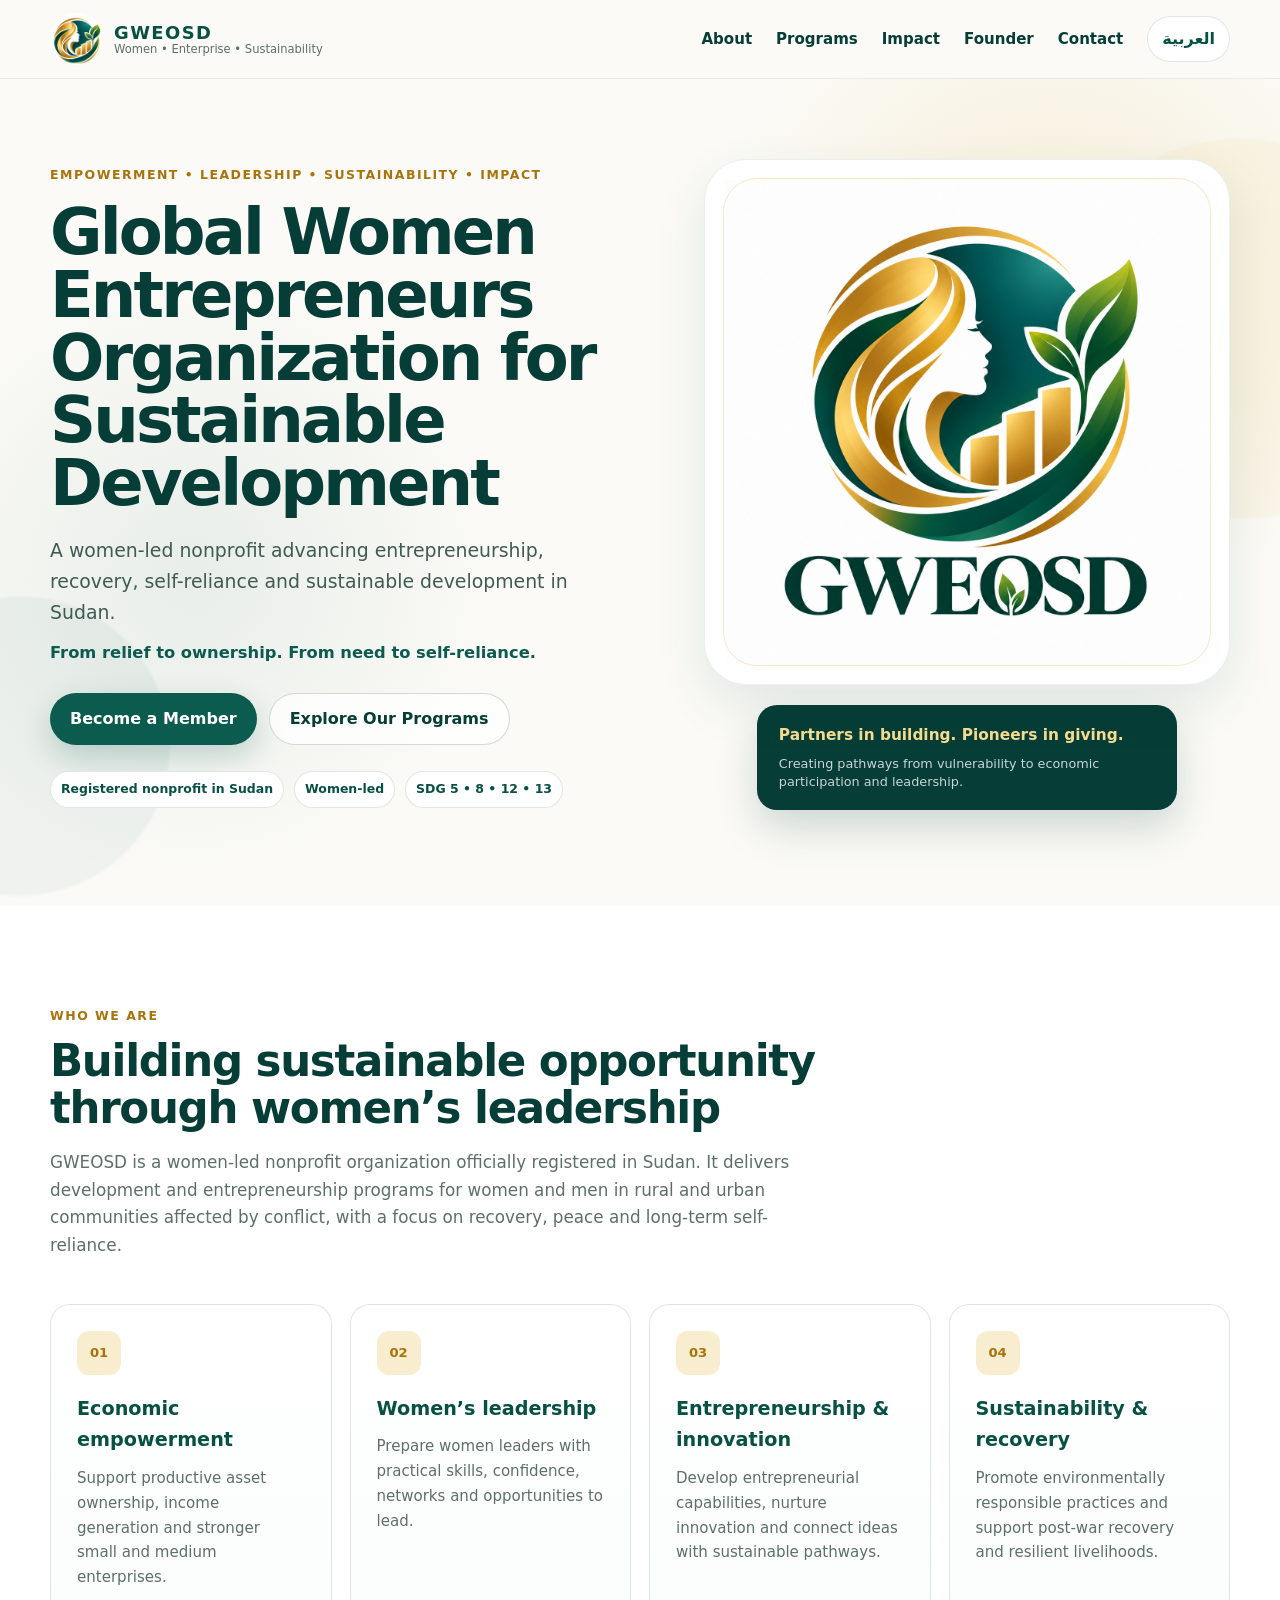
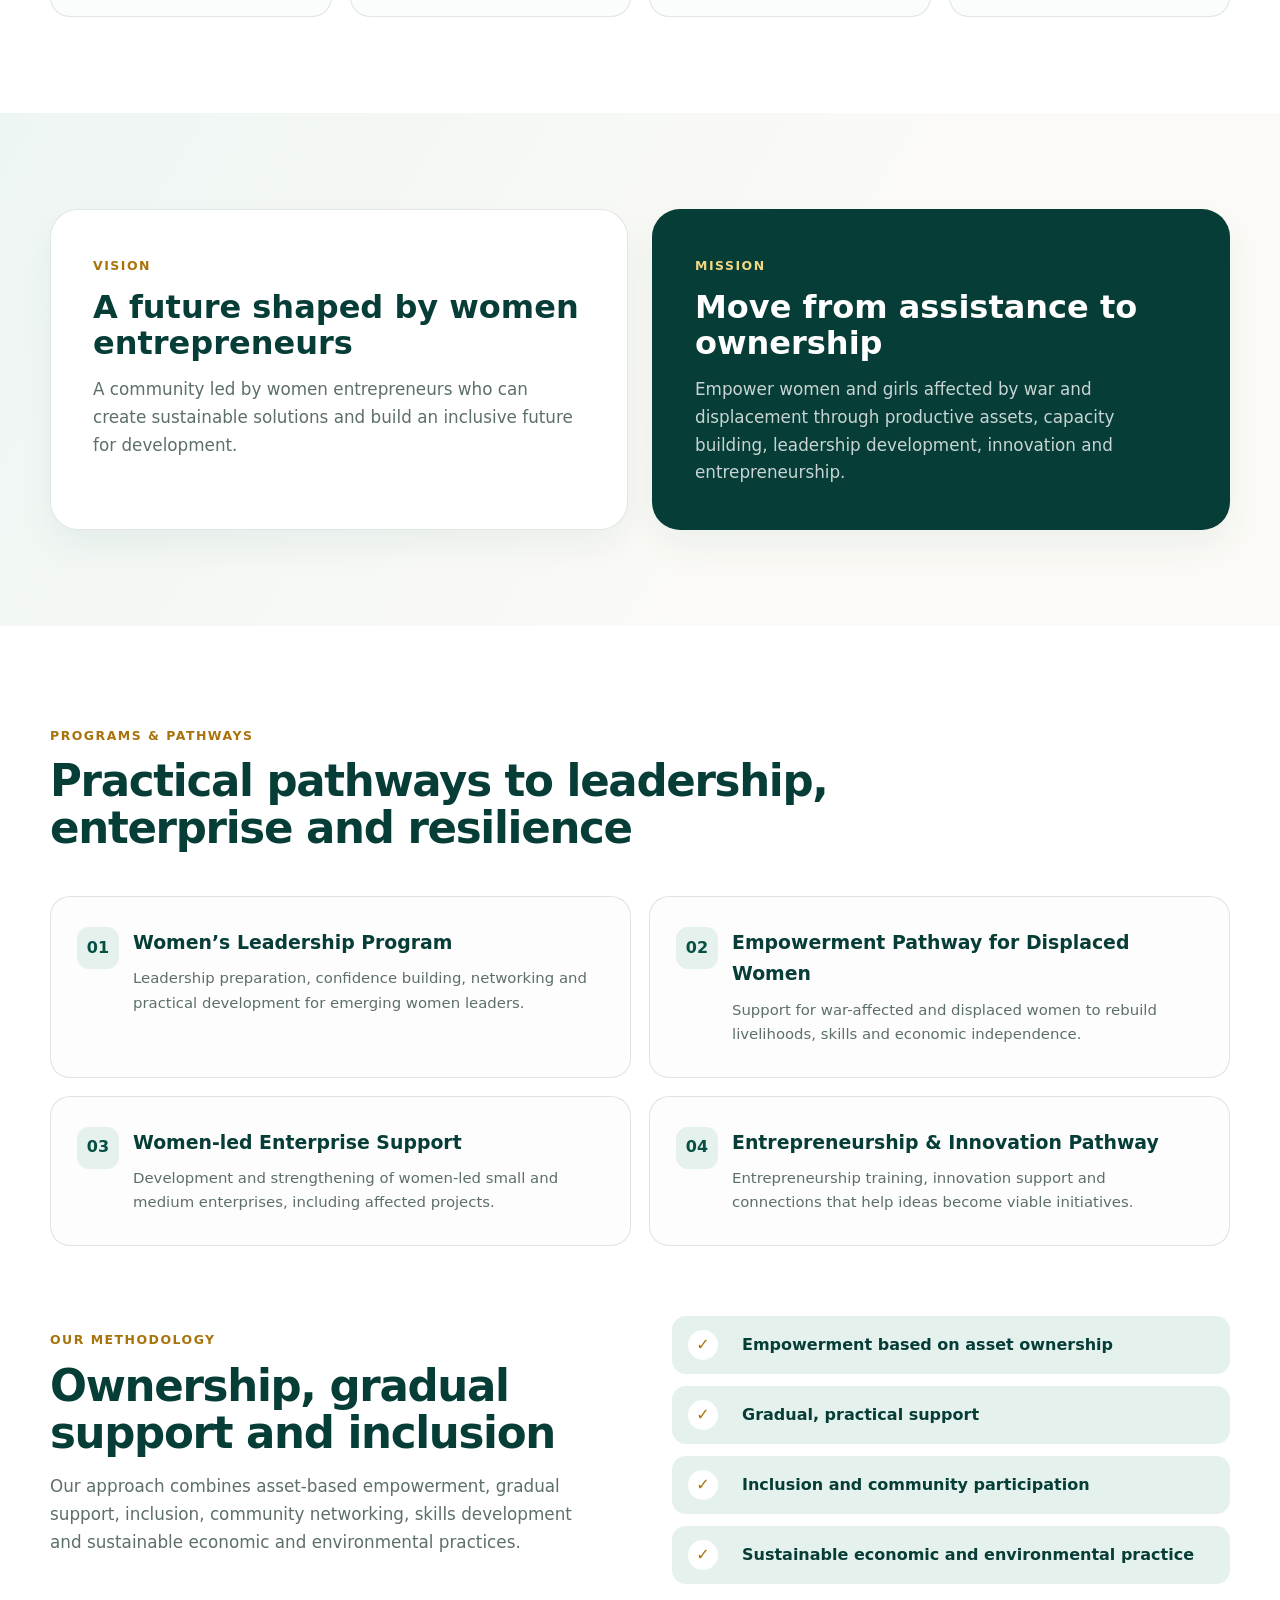
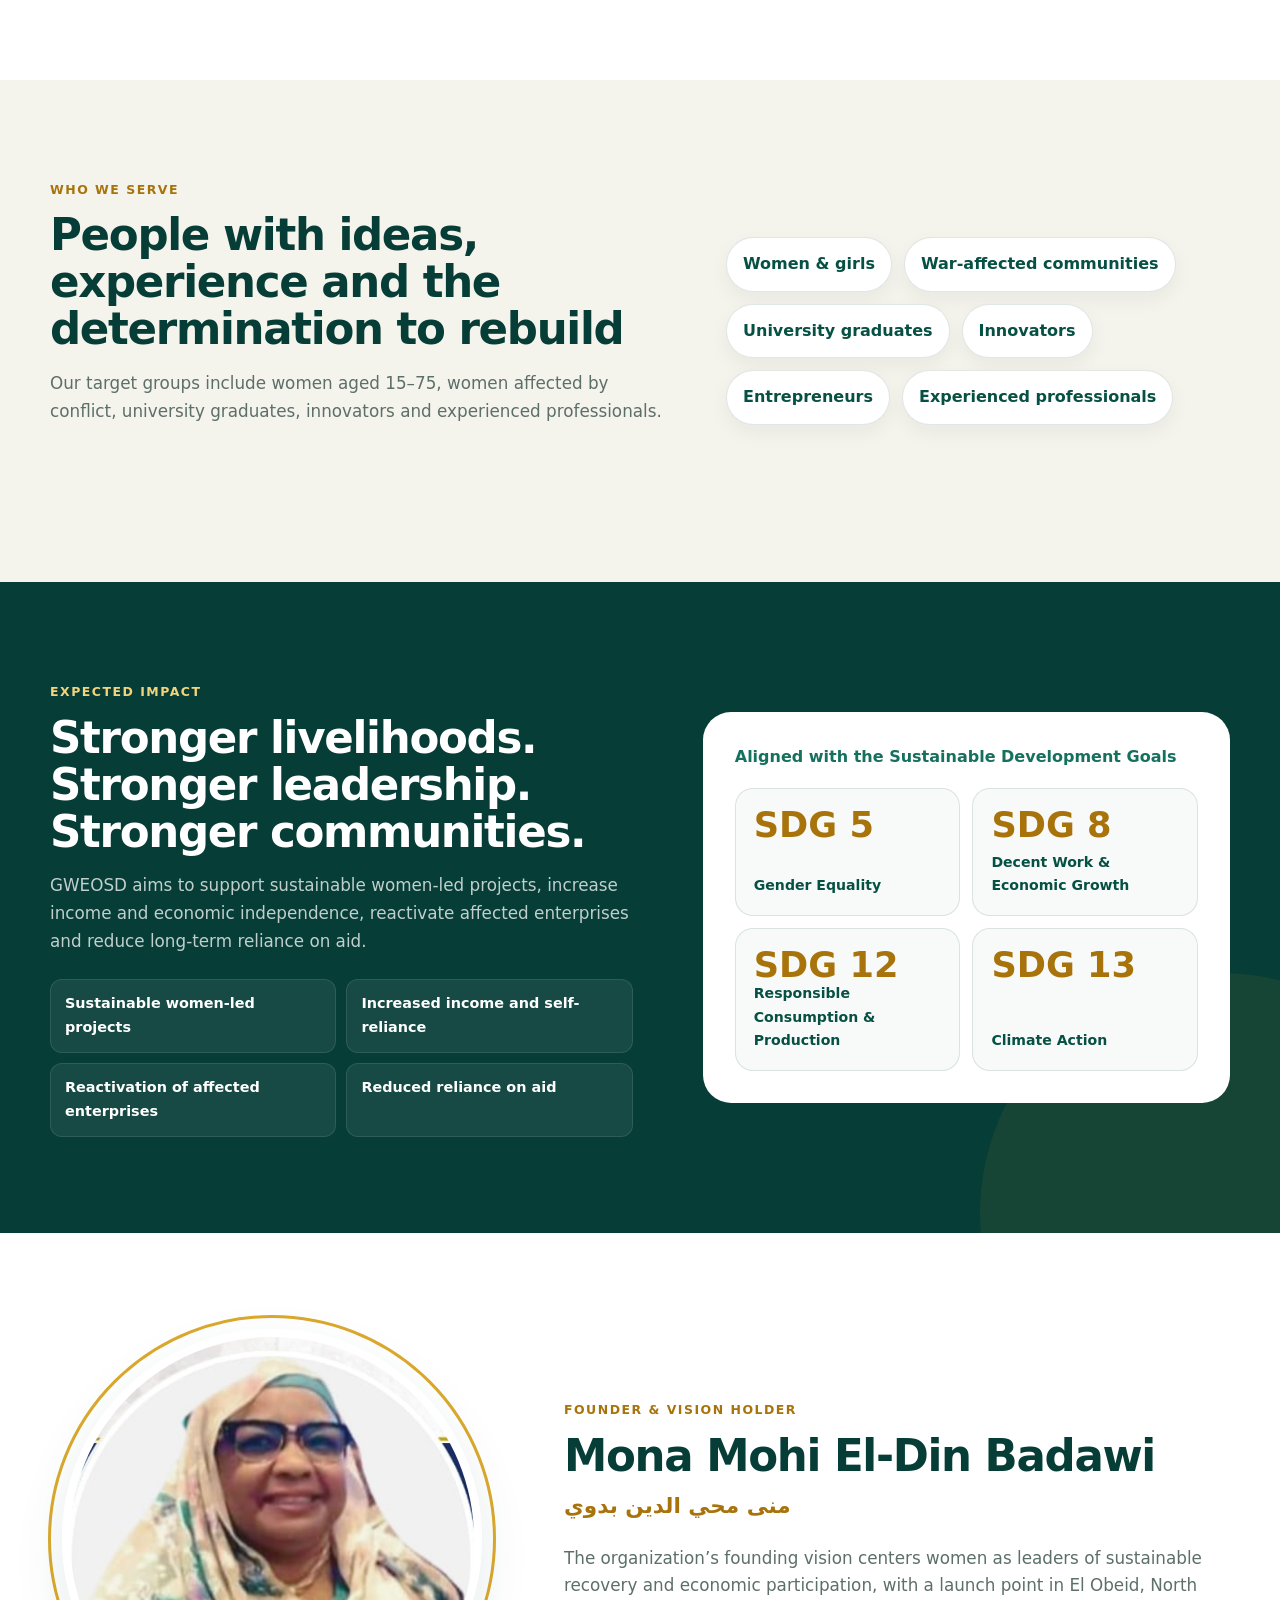
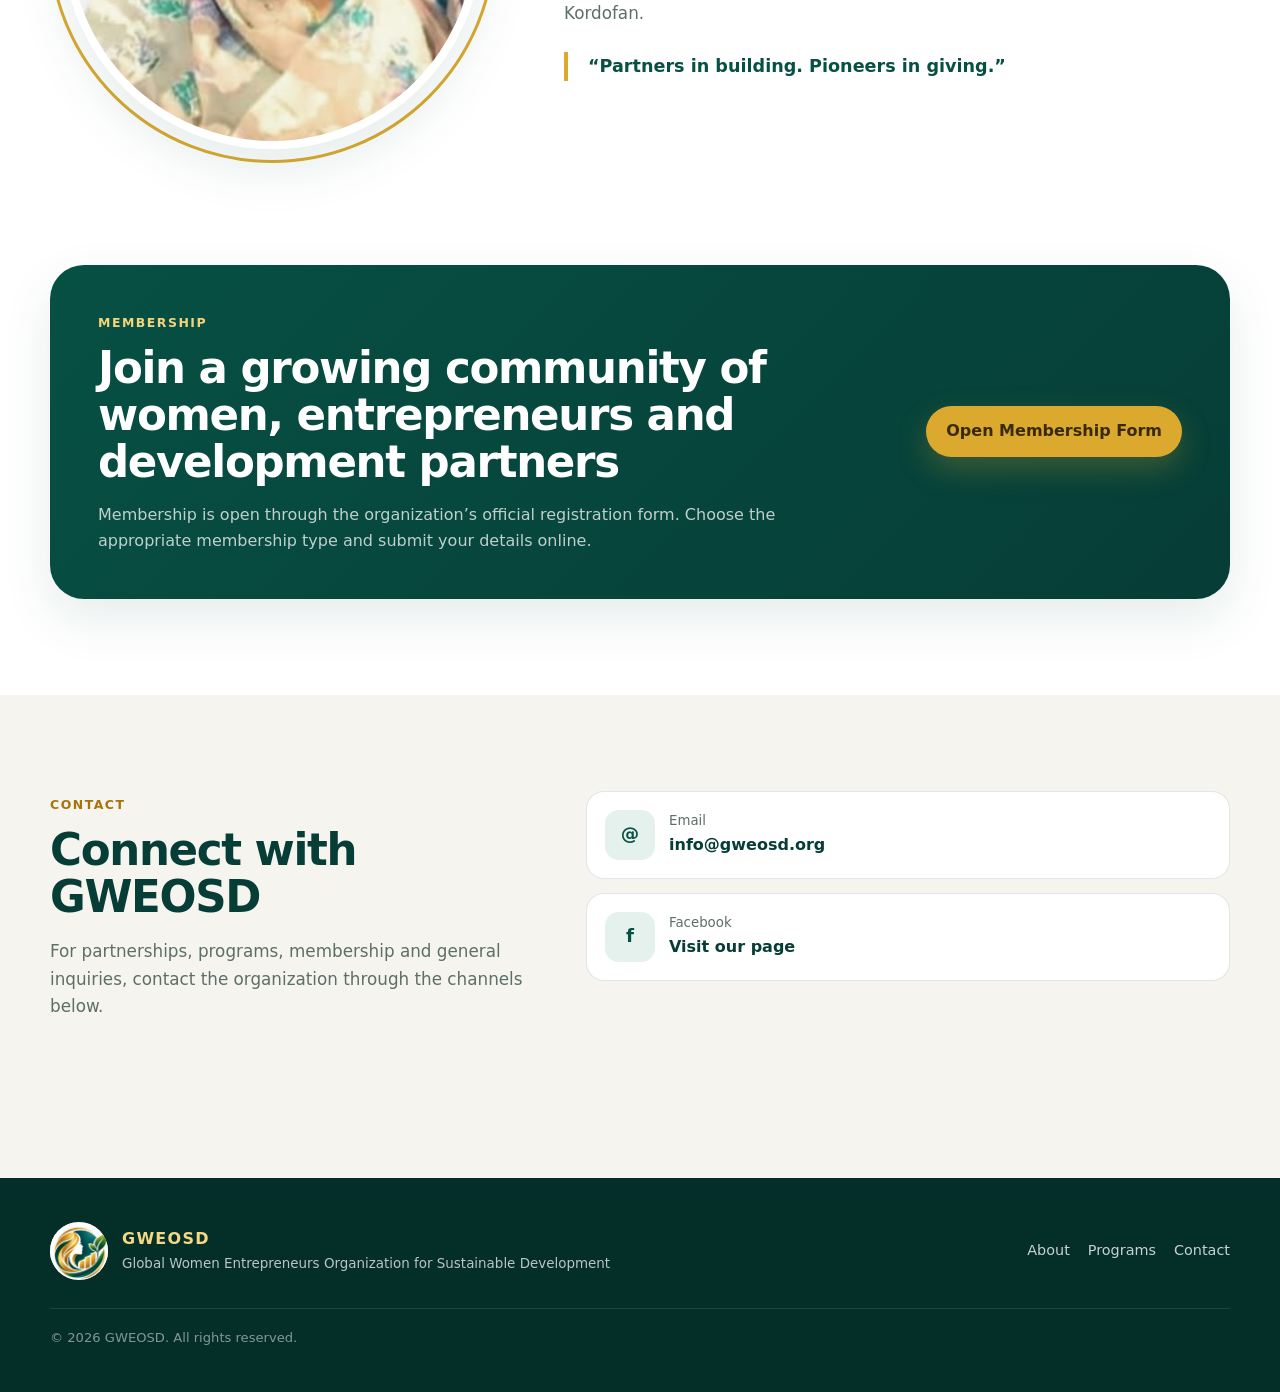
==== index.html @ f2658f23 "site files" ====
<!doctype html>
<html lang="en" dir="ltr">
<head>
  <meta charset="utf-8" />
  <meta name="viewport" content="width=device-width, initial-scale=1" />
  <meta name="theme-color" content="#0b5b4f" />
  <meta name="description" content="GWEOSD - Global Women Entrepreneurs Organization for Sustainable Development. A women-led nonprofit supporting entrepreneurship, recovery, leadership and sustainable development in Sudan." />
  <meta property="og:title" content="GWEOSD | Global Women Entrepreneurs Organization for Sustainable Development" />
  <meta property="og:description" content="Empowerment, leadership, sustainability and impact." />
  <meta property="og:image" content="assets/img/gweosd-logo.png" />
  <meta property="og:type" content="website" />
  <link rel="icon" type="image/png" href="assets/img/favicon.png" />
  <link rel="stylesheet" href="styles.css" />
  <title>GWEOSD | Global Women Entrepreneurs Organization for Sustainable Development</title>
</head>
<body>
  <a class="skip-link" href="#main" data-i18n="skip">Skip to content</a>

  <header class="site-header" id="top">
    <div class="container header-inner">
      <a class="brand" href="#top" aria-label="GWEOSD home">
        <img src="assets/img/gweosd-mark.png" alt="GWEOSD emblem" />
        <span class="brand-copy">
          <strong>GWEOSD</strong>
          <small data-i18n="brand.short">Women • Enterprise • Sustainability</small>
        </span>
      </a>

      <button class="menu-toggle" id="menuToggle" type="button" aria-expanded="false" aria-controls="mainNav" aria-label="Open menu">
        <span></span><span></span><span></span>
      </button>

      <nav class="main-nav" id="mainNav" aria-label="Primary navigation">
        <a href="#about" data-i18n="nav.about">About</a>
        <a href="#programs" data-i18n="nav.programs">Programs</a>
        <a href="#impact" data-i18n="nav.impact">Impact</a>
        <a href="#founder" data-i18n="nav.founder">Founder</a>
        <a href="#contact" data-i18n="nav.contact">Contact</a>
      </nav>

      <button class="lang-toggle" id="langToggle" type="button" aria-label="Switch language">العربية</button>
    </div>
  </header>

  <main id="main">
    <section class="hero section-pad">
      <div class="hero-orb hero-orb-a" aria-hidden="true"></div>
      <div class="hero-orb hero-orb-b" aria-hidden="true"></div>
      <div class="container hero-grid">
        <div class="hero-copy reveal">
          <div class="eyebrow" data-i18n="hero.eyebrow">Empowerment • Leadership • Sustainability • Impact</div>
          <h1 data-i18n="hero.title">Global Women Entrepreneurs Organization for Sustainable Development</h1>
          <p class="hero-lead" data-i18n="hero.lead">A women-led nonprofit advancing entrepreneurship, recovery, self-reliance and sustainable development in Sudan.</p>
          <p class="hero-tagline" data-i18n="hero.tagline">From relief to ownership. From need to self-reliance.</p>
          <div class="hero-actions">
            <a class="btn btn-primary" target="_blank" rel="noopener" href="https://docs.google.com/forms/d/e/1FAIpQLSdX2hirrXFvqdhuylFfF2Cf5Be0JFQV0zEkDz3DdsgaZJVn3w/viewform?usp=publish-editor" data-i18n="cta.join">Become a Member</a>
            <a class="btn btn-secondary" href="#programs" data-i18n="cta.programs">Explore Our Programs</a>
          </div>
          <div class="trust-row" aria-label="Organization highlights">
            <span data-i18n="trust.registered">Registered nonprofit in Sudan</span>
            <span data-i18n="trust.womenled">Women-led</span>
            <span>SDG 5 • 8 • 12 • 13</span>
          </div>
        </div>
        <div class="hero-visual reveal">
          <div class="logo-card">
            <img src="assets/img/gweosd-logo.png" alt="GWEOSD logo" />
          </div>
          <div class="floating-note">
            <strong data-i18n="hero.noteTitle">Partners in building. Pioneers in giving.</strong>
            <span data-i18n="hero.noteText">Creating pathways from vulnerability to economic participation and leadership.</span>
          </div>
        </div>
      </div>
    </section>

    <section class="section-pad about" id="about">
      <div class="container">
        <div class="section-heading reveal">
          <span class="eyebrow" data-i18n="about.eyebrow">Who we are</span>
          <h2 data-i18n="about.title">Building sustainable opportunity through women’s leadership</h2>
          <p data-i18n="about.text">GWEOSD is a women-led nonprofit organization officially registered in Sudan. It delivers development and entrepreneurship programs for women and men in rural and urban communities affected by conflict, with a focus on recovery, peace and long-term self-reliance.</p>
        </div>

        <div class="pillars-grid">
          <article class="pillar reveal">
            <div class="icon-badge" aria-hidden="true">01</div>
            <h3 data-i18n="pillar.empower.title">Economic empowerment</h3>
            <p data-i18n="pillar.empower.text">Support productive asset ownership, income generation and stronger small and medium enterprises.</p>
          </article>
          <article class="pillar reveal">
            <div class="icon-badge" aria-hidden="true">02</div>
            <h3 data-i18n="pillar.lead.title">Women’s leadership</h3>
            <p data-i18n="pillar.lead.text">Prepare women leaders with practical skills, confidence, networks and opportunities to lead.</p>
          </article>
          <article class="pillar reveal">
            <div class="icon-badge" aria-hidden="true">03</div>
            <h3 data-i18n="pillar.innovation.title">Entrepreneurship & innovation</h3>
            <p data-i18n="pillar.innovation.text">Develop entrepreneurial capabilities, nurture innovation and connect ideas with sustainable pathways.</p>
          </article>
          <article class="pillar reveal">
            <div class="icon-badge" aria-hidden="true">04</div>
            <h3 data-i18n="pillar.green.title">Sustainability & recovery</h3>
            <p data-i18n="pillar.green.text">Promote environmentally responsible practices and support post-war recovery and resilient livelihoods.</p>
          </article>
        </div>
      </div>
    </section>

    <section class="section-pad vision-section">
      <div class="container vision-grid">
        <article class="vision-card reveal">
          <span class="card-kicker" data-i18n="vision.label">Vision</span>
          <h2 data-i18n="vision.title">A future shaped by women entrepreneurs</h2>
          <p data-i18n="vision.text">A community led by women entrepreneurs who can create sustainable solutions and build an inclusive future for development.</p>
        </article>
        <article class="vision-card mission reveal">
          <span class="card-kicker" data-i18n="mission.label">Mission</span>
          <h2 data-i18n="mission.title">Move from assistance to ownership</h2>
          <p data-i18n="mission.text">Empower women and girls affected by war and displacement through productive assets, capacity building, leadership development, innovation and entrepreneurship.</p>
        </article>
      </div>
    </section>

    <section class="section-pad programs" id="programs">
      <div class="container">
        <div class="section-heading reveal">
          <span class="eyebrow" data-i18n="programs.eyebrow">Programs & pathways</span>
          <h2 data-i18n="programs.title">Practical pathways to leadership, enterprise and resilience</h2>
        </div>

        <div class="program-grid">
          <article class="program-card reveal">
            <span class="program-num">01</span>
            <h3 data-i18n="program.leadership.title">Women’s Leadership Program</h3>
            <p data-i18n="program.leadership.text">Leadership preparation, confidence building, networking and practical development for emerging women leaders.</p>
          </article>
          <article class="program-card reveal">
            <span class="program-num">02</span>
            <h3 data-i18n="program.displaced.title">Empowerment Pathway for Displaced Women</h3>
            <p data-i18n="program.displaced.text">Support for war-affected and displaced women to rebuild livelihoods, skills and economic independence.</p>
          </article>
          <article class="program-card reveal">
            <span class="program-num">03</span>
            <h3 data-i18n="program.sme.title">Women-led Enterprise Support</h3>
            <p data-i18n="program.sme.text">Development and strengthening of women-led small and medium enterprises, including affected projects.</p>
          </article>
          <article class="program-card reveal">
            <span class="program-num">04</span>
            <h3 data-i18n="program.innovation.title">Entrepreneurship & Innovation Pathway</h3>
            <p data-i18n="program.innovation.text">Entrepreneurship training, innovation support and connections that help ideas become viable initiatives.</p>
          </article>
        </div>

        <div class="method-grid">
          <div class="method-copy reveal">
            <span class="eyebrow" data-i18n="method.eyebrow">Our methodology</span>
            <h2 data-i18n="method.title">Ownership, gradual support and inclusion</h2>
            <p data-i18n="method.text">Our approach combines asset-based empowerment, gradual support, inclusion, community networking, skills development and sustainable economic and environmental practices.</p>
          </div>
          <div class="method-list reveal">
            <div><span>✓</span><p data-i18n="method.item1">Empowerment based on asset ownership</p></div>
            <div><span>✓</span><p data-i18n="method.item2">Gradual, practical support</p></div>
            <div><span>✓</span><p data-i18n="method.item3">Inclusion and community participation</p></div>
            <div><span>✓</span><p data-i18n="method.item4">Sustainable economic and environmental practice</p></div>
          </div>
        </div>
      </div>
    </section>

    <section class="section-pad target-section">
      <div class="container target-grid">
        <div class="section-heading reveal">
          <span class="eyebrow" data-i18n="target.eyebrow">Who we serve</span>
          <h2 data-i18n="target.title">People with ideas, experience and the determination to rebuild</h2>
          <p data-i18n="target.text">Our target groups include women aged 15–75, women affected by conflict, university graduates, innovators and experienced professionals.</p>
        </div>
        <div class="target-chips reveal">
          <span data-i18n="target.chip1">Women & girls</span>
          <span data-i18n="target.chip2">War-affected communities</span>
          <span data-i18n="target.chip3">University graduates</span>
          <span data-i18n="target.chip4">Innovators</span>
          <span data-i18n="target.chip5">Entrepreneurs</span>
          <span data-i18n="target.chip6">Experienced professionals</span>
        </div>
      </div>
    </section>

    <section class="section-pad impact" id="impact">
      <div class="container impact-grid">
        <div class="impact-copy reveal">
          <span class="eyebrow light" data-i18n="impact.eyebrow">Expected impact</span>
          <h2 data-i18n="impact.title">Stronger livelihoods. Stronger leadership. Stronger communities.</h2>
          <p data-i18n="impact.text">GWEOSD aims to support sustainable women-led projects, increase income and economic independence, reactivate affected enterprises and reduce long-term reliance on aid.</p>
          <div class="impact-list">
            <span data-i18n="impact.item1">Sustainable women-led projects</span>
            <span data-i18n="impact.item2">Increased income and self-reliance</span>
            <span data-i18n="impact.item3">Reactivation of affected enterprises</span>
            <span data-i18n="impact.item4">Reduced reliance on aid</span>
          </div>
        </div>
        <div class="sdg-panel reveal">
          <span class="small-label" data-i18n="sdg.label">Aligned with the Sustainable Development Goals</span>
          <div class="sdg-grid">
            <div><strong>SDG 5</strong><span data-i18n="sdg.5">Gender Equality</span></div>
            <div><strong>SDG 8</strong><span data-i18n="sdg.8">Decent Work & Economic Growth</span></div>
            <div><strong>SDG 12</strong><span data-i18n="sdg.12">Responsible Consumption & Production</span></div>
            <div><strong>SDG 13</strong><span data-i18n="sdg.13">Climate Action</span></div>
          </div>
        </div>
      </div>
    </section>

    <section class="section-pad founder" id="founder">
      <div class="container founder-grid">
        <div class="founder-photo-wrap reveal">
          <img src="assets/img/founder-mona-badawi.jpg" alt="Mona Mohi El-Din Badawi, founder and vision holder" />
          <div class="founder-ring" aria-hidden="true"></div>
        </div>
        <div class="founder-copy reveal">
          <span class="eyebrow" data-i18n="founder.eyebrow">Founder & vision holder</span>
          <h2 data-i18n="founder.name">Mona Mohi El-Din Badawi</h2>
          <p class="arabic-name">منى محي الدين بدوي</p>
          <p data-i18n="founder.text">The organization’s founding vision centers women as leaders of sustainable recovery and economic participation, with a launch point in El Obeid, North Kordofan.</p>
          <blockquote data-i18n="founder.quote">“Partners in building. Pioneers in giving.”</blockquote>
        </div>
      </div>
    </section>

    <section class="section-pad join-section">
      <div class="container join-card reveal">
        <div>
          <span class="eyebrow light" data-i18n="join.eyebrow">Membership</span>
          <h2 data-i18n="join.title">Join a growing community of women, entrepreneurs and development partners</h2>
          <p data-i18n="join.text">Membership is open through the organization’s official registration form. Choose the appropriate membership type and submit your details online.</p>
        </div>
        <a class="btn btn-gold" target="_blank" rel="noopener" href="https://docs.google.com/forms/d/e/1FAIpQLSdX2hirrXFvqdhuylFfF2Cf5Be0JFQV0zEkDz3DdsgaZJVn3w/viewform?usp=publish-editor" data-i18n="cta.form">Open Membership Form</a>
      </div>
    </section>

    <section class="section-pad contact" id="contact">
      <div class="container contact-grid">
        <div class="section-heading reveal">
          <span class="eyebrow" data-i18n="contact.eyebrow">Contact</span>
          <h2 data-i18n="contact.title">Connect with GWEOSD</h2>
          <p data-i18n="contact.text">For partnerships, programs, membership and general inquiries, contact the organization through the channels below.</p>
        </div>
        <div class="contact-cards reveal">
          <a class="contact-card" href="mailto:info@gweosd.org">
            <span class="contact-icon">@</span>
            <div><small data-i18n="contact.emailLabel">Email</small><strong>info@gweosd.org</strong></div>
          </a>
          <a class="contact-card" href="https://www.facebook.com/profile.php?id=61594741172172" target="_blank" rel="noopener">
            <span class="contact-icon">f</span>
            <div><small>Facebook</small><strong data-i18n="contact.facebook">Visit our page</strong></div>
          </a>
        </div>
      </div>
    </section>
  </main>

  <footer class="site-footer">
    <div class="container footer-grid">
      <div class="footer-brand">
        <img src="assets/img/gweosd-mark.png" alt="" />
        <div><strong>GWEOSD</strong><span data-i18n="footer.name">Global Women Entrepreneurs Organization for Sustainable Development</span></div>
      </div>
      <div class="footer-links">
        <a href="#about" data-i18n="nav.about">About</a>
        <a href="#programs" data-i18n="nav.programs">Programs</a>
        <a href="#contact" data-i18n="nav.contact">Contact</a>
      </div>
      <p class="copyright">© <span id="year"></span> GWEOSD. <span data-i18n="footer.rights">All rights reserved.</span></p>
    </div>
  </footer>

  <script src="script.js"></script>
</body>
</html>
---- styles.css ----
:root {
  --green-950: #063d36;
  --green-900: #075044;
  --green-800: #0b5b4f;
  --green-700: #15705f;
  --green-100: #e5f1ed;
  --gold-700: #a8730b;
  --gold-600: #c38f1d;
  --gold-500: #dba92d;
  --gold-100: #f8edce;
  --cream: #fbfaf6;
  --ink: #19302b;
  --muted: #5d6f69;
  --white: #ffffff;
  --border: rgba(6, 61, 54, 0.12);
  --shadow: 0 20px 50px rgba(7, 80, 68, 0.10);
  --radius-lg: 28px;
  --radius-md: 20px;
  --radius-sm: 14px;
  --container: 1180px;
}

* { box-sizing: border-box; }
html { scroll-behavior: smooth; }
body {
  margin: 0;
  font-family: Inter, ui-sans-serif, system-ui, -apple-system, BlinkMacSystemFont, "Segoe UI", Arial, sans-serif;
  background: var(--cream);
  color: var(--ink);
  line-height: 1.65;
  overflow-x: hidden;
}
html[dir="rtl"] body {
  font-family: Tahoma, Arial, "Segoe UI", sans-serif;
}
img { max-width: 100%; display: block; }
a { color: inherit; text-decoration: none; }
button, a { -webkit-tap-highlight-color: transparent; }
button { font: inherit; }

.container { width: min(var(--container), calc(100% - 40px)); margin-inline: auto; }
.section-pad { padding: 96px 0; position: relative; }
.skip-link { position: fixed; top: -80px; left: 20px; z-index: 9999; background: var(--green-950); color: white; padding: 12px 16px; border-radius: 10px; }
.skip-link:focus { top: 20px; }

.site-header {
  position: sticky;
  top: 0;
  z-index: 100;
  background: rgba(251, 250, 246, 0.92);
  backdrop-filter: blur(16px);
  border-bottom: 1px solid rgba(6, 61, 54, 0.08);
}
.header-inner { min-height: 78px; display: flex; align-items: center; gap: 24px; }
.brand { display: inline-flex; align-items: center; gap: 12px; min-width: 230px; }
.brand img { width: 52px; height: 52px; object-fit: contain; border-radius: 50%; background: white; }
.brand-copy { display: flex; flex-direction: column; line-height: 1.18; }
.brand-copy strong { font-size: 1.12rem; letter-spacing: .08em; color: var(--green-900); }
.brand-copy small { color: var(--muted); font-size: .72rem; }
.main-nav { display: flex; align-items: center; gap: 24px; margin-left: auto; }
html[dir="rtl"] .main-nav { margin-left: 0; margin-right: auto; }
.main-nav a { color: var(--green-950); font-size: .94rem; font-weight: 650; position: relative; }
.main-nav a::after { content: ""; position: absolute; height: 2px; left: 0; right: 100%; bottom: -7px; background: var(--gold-500); transition: right .25s ease; }
html[dir="rtl"] .main-nav a::after { left: 100%; right: 0; transition: left .25s ease; }
.main-nav a:hover::after { right: 0; }
html[dir="rtl"] .main-nav a:hover::after { left: 0; }
.lang-toggle { border: 1px solid var(--border); background: white; color: var(--green-900); font-weight: 750; border-radius: 999px; padding: 9px 14px; cursor: pointer; }
.lang-toggle:hover { border-color: var(--gold-500); }
.menu-toggle { display: none; margin-left: auto; width: 44px; height: 44px; border: 1px solid var(--border); border-radius: 12px; background: white; cursor: pointer; padding: 10px; }
html[dir="rtl"] .menu-toggle { margin-left: 0; margin-right: auto; }
.menu-toggle span { display: block; height: 2px; background: var(--green-900); margin: 5px 0; border-radius: 99px; }

.hero { min-height: 730px; display: flex; align-items: center; padding-top: 80px; overflow: hidden; }
.hero::before { content: ""; position: absolute; inset: 0; background: radial-gradient(circle at 82% 25%, rgba(219,169,45,.16), transparent 28%), radial-gradient(circle at 15% 60%, rgba(11,91,79,.08), transparent 26%); pointer-events: none; }
.hero-grid { display: grid; grid-template-columns: 1.05fr .95fr; gap: 72px; align-items: center; position: relative; z-index: 2; }
.hero-copy h1 { margin: 14px 0 20px; font-size: clamp(2.65rem, 5vw, 5.2rem); line-height: .98; letter-spacing: -0.045em; color: var(--green-950); max-width: 880px; }
html[dir="rtl"] .hero-copy h1 { letter-spacing: 0; line-height: 1.12; }
.eyebrow { display: inline-block; color: var(--gold-700); font-size: .78rem; font-weight: 850; letter-spacing: .12em; text-transform: uppercase; }
html[dir="rtl"] .eyebrow { letter-spacing: 0; }
.eyebrow.light { color: #f3d47d; }
.hero-lead { font-size: 1.18rem; color: #405b54; max-width: 720px; margin: 0 0 12px; }
.hero-tagline { color: var(--green-800); font-weight: 800; font-size: 1.02rem; margin: 0 0 26px; }
.hero-actions { display: flex; flex-wrap: wrap; gap: 12px; }
.btn { display: inline-flex; align-items: center; justify-content: center; min-height: 50px; padding: 12px 20px; border-radius: 999px; font-weight: 800; transition: transform .2s ease, box-shadow .2s ease, background .2s ease; }
.btn:hover { transform: translateY(-2px); }
.btn-primary { background: var(--green-800); color: white; box-shadow: 0 12px 30px rgba(11,91,79,.22); }
.btn-primary:hover { background: var(--green-950); }
.btn-secondary { border: 1px solid rgba(6,61,54,.18); background: rgba(255,255,255,.75); color: var(--green-950); }
.btn-gold { background: var(--gold-500); color: #3a2a04; box-shadow: 0 12px 30px rgba(219,169,45,.25); white-space: nowrap; }
.trust-row { display: flex; flex-wrap: wrap; gap: 10px; margin-top: 26px; }
.trust-row span { background: white; border: 1px solid var(--border); color: var(--green-900); padding: 7px 10px; border-radius: 999px; font-size: .78rem; font-weight: 700; }
.hero-visual { position: relative; display: flex; flex-direction: column; align-items: center; justify-content: center; gap: 20px; }
.logo-card { width: min(100%, 540px); aspect-ratio: 1; border-radius: 42px; background: white; padding: 20px; box-shadow: var(--shadow); position: relative; border: 1px solid rgba(6,61,54,.08); }
.logo-card::after { content: ""; position: absolute; inset: 18px; border-radius: 34px; border: 1px solid rgba(219,169,45,.26); pointer-events: none; }
.logo-card img { width: 100%; height: 100%; object-fit: contain; }
.floating-note { position: static; width: min(100% - 36px, 420px); max-width: 420px; background: var(--green-950); color: white; border-radius: 20px; padding: 18px 22px; box-shadow: 0 18px 40px rgba(6,61,54,.18); text-align: start; }
html[dir="rtl"] .floating-note { text-align: right; }
.floating-note strong { display: block; font-size: .96rem; margin-bottom: 6px; color: #f7dd92; }
.floating-note span { display: block; font-size: .8rem; color: rgba(255,255,255,.78); line-height: 1.45; }
.hero-orb { position: absolute; border-radius: 50%; filter: blur(1px); opacity: .6; }
.hero-orb-a { width: 380px; height: 380px; background: rgba(219,169,45,.11); right: -150px; top: 60px; }
.hero-orb-b { width: 300px; height: 300px; background: rgba(11,91,79,.08); left: -130px; bottom: 10px; }

.section-heading { max-width: 780px; margin-bottom: 44px; }
.section-heading h2, .method-copy h2, .impact-copy h2, .founder-copy h2, .join-card h2 { margin: 10px 0 16px; font-size: clamp(2rem, 3.4vw, 3.35rem); line-height: 1.08; letter-spacing: -.03em; color: var(--green-950); }
html[dir="rtl"] .section-heading h2, html[dir="rtl"] .method-copy h2, html[dir="rtl"] .impact-copy h2, html[dir="rtl"] .founder-copy h2, html[dir="rtl"] .join-card h2 { letter-spacing: 0; line-height: 1.25; }
.section-heading p, .method-copy p, .founder-copy p { color: var(--muted); font-size: 1.05rem; }

.about { background: white; }
.pillars-grid { display: grid; grid-template-columns: repeat(4, 1fr); gap: 18px; }
.pillar { border: 1px solid var(--border); border-radius: var(--radius-md); padding: 26px; background: linear-gradient(180deg, white, #fbfdfc); min-height: 250px; }
.pillar h3 { color: var(--green-900); margin: 18px 0 10px; font-size: 1.2rem; }
.pillar p { color: var(--muted); font-size: .94rem; margin: 0; }
.icon-badge { width: 44px; height: 44px; display: grid; place-items: center; border-radius: 12px; color: var(--gold-700); background: var(--gold-100); font-weight: 900; font-size: .82rem; }

.vision-section { background: linear-gradient(120deg, #eef6f3, #fbfaf6 62%); }
.vision-grid { display: grid; grid-template-columns: 1fr 1fr; gap: 24px; }
.vision-card { border-radius: var(--radius-lg); background: white; padding: 42px; border: 1px solid var(--border); box-shadow: 0 16px 35px rgba(7,80,68,.06); }
.vision-card.mission { background: var(--green-950); color: white; border-color: transparent; }
.card-kicker { color: var(--gold-700); font-weight: 900; text-transform: uppercase; letter-spacing: .12em; font-size: .78rem; }
.vision-card.mission .card-kicker { color: #f2d782; }
.vision-card h2 { margin: 12px 0 14px; color: var(--green-950); font-size: 2rem; line-height: 1.12; }
.vision-card.mission h2 { color: white; }
.vision-card p { margin: 0; color: var(--muted); font-size: 1.05rem; }
.vision-card.mission p { color: rgba(255,255,255,.78); }

.programs { background: white; }
.program-grid { display: grid; grid-template-columns: repeat(2, 1fr); gap: 18px; }
.program-card { position: relative; padding: 30px 30px 30px 82px; border-radius: var(--radius-md); border: 1px solid var(--border); background: #fcfdfc; }
html[dir="rtl"] .program-card { padding: 30px 82px 30px 30px; }
.program-num { position: absolute; left: 26px; top: 30px; width: 42px; height: 42px; border-radius: 12px; display: grid; place-items: center; background: var(--green-100); color: var(--green-900); font-weight: 900; }
html[dir="rtl"] .program-num { left: auto; right: 26px; }
.program-card h3 { color: var(--green-950); margin: 0 0 8px; font-size: 1.18rem; }
.program-card p { margin: 0; color: var(--muted); font-size: .93rem; }
.method-grid { margin-top: 70px; display: grid; grid-template-columns: 1fr 1fr; gap: 64px; align-items: center; }
.method-list { display: grid; gap: 12px; }
.method-list > div { display: grid; grid-template-columns: 42px 1fr; gap: 12px; align-items: center; padding: 14px 16px; border-radius: 14px; background: var(--green-100); color: var(--green-950); }
.method-list span { width: 30px; height: 30px; border-radius: 50%; background: white; display: grid; place-items: center; color: var(--gold-700); font-weight: 900; }
.method-list p { margin: 0; font-weight: 700; }

.target-section { background: #f4f3ec; }
.target-grid { display: grid; grid-template-columns: 1.1fr .9fr; gap: 60px; align-items: center; }
.target-chips { display: flex; flex-wrap: wrap; gap: 12px; align-content: center; }
.target-chips span { padding: 13px 16px; border-radius: 999px; background: white; border: 1px solid var(--border); color: var(--green-900); font-weight: 750; box-shadow: 0 8px 20px rgba(6,61,54,.05); }

.impact { background: var(--green-950); color: white; overflow: hidden; }
.impact::after { content:""; position:absolute; width:480px; height:480px; border-radius:50%; background:rgba(219,169,45,.08); right:-180px; bottom:-220px; }
.impact-grid { display: grid; grid-template-columns: 1.05fr .95fr; gap: 70px; align-items: center; position: relative; z-index: 2; }
.impact-copy h2 { color: white; }
.impact-copy p { color: rgba(255,255,255,.75); font-size: 1.05rem; }
.impact-list { display: grid; grid-template-columns: 1fr 1fr; gap: 10px; margin-top: 24px; }
.impact-list span { padding: 12px 14px; border-radius: 12px; background: rgba(255,255,255,.07); border: 1px solid rgba(255,255,255,.1); font-weight: 700; font-size: .9rem; }
.sdg-panel { background: white; color: var(--ink); border-radius: 28px; padding: 32px; }
.small-label { display: block; color: var(--green-700); font-weight: 850; margin-bottom: 18px; }
.sdg-grid { display: grid; grid-template-columns: repeat(2, 1fr); gap: 12px; }
.sdg-grid div { min-height: 128px; border-radius: 18px; padding: 18px; background: #f7faf8; display: flex; flex-direction: column; justify-content: space-between; border: 1px solid var(--border); }
.sdg-grid strong { font-size: 2.2rem; color: var(--gold-700); line-height: 1; }
.sdg-grid span { color: var(--green-900); font-weight: 700; font-size: .88rem; }

.founder { background: white; }
.founder-grid { display: grid; grid-template-columns: .8fr 1.2fr; gap: 70px; align-items: center; }
.founder-photo-wrap { width: min(420px, 100%); aspect-ratio: 1; border-radius: 50%; position: relative; margin-inline: auto; }
.founder-photo-wrap img { width: 100%; height: 100%; object-fit: cover; border-radius: 50%; position: relative; z-index: 2; border: 8px solid white; box-shadow: var(--shadow); }
.founder-ring { position: absolute; inset: -14px; border-radius: 50%; border: 3px solid var(--gold-500); z-index: 1; }
.founder-copy .arabic-name { font-size: 1.35rem; color: var(--gold-700); font-weight: 850; margin-top: -8px; }
.founder-copy blockquote { margin: 24px 0 0; padding-left: 20px; border-left: 4px solid var(--gold-500); color: var(--green-900); font-size: 1.1rem; font-weight: 800; }
html[dir="rtl"] .founder-copy blockquote { padding-left: 0; padding-right: 20px; border-left: 0; border-right: 4px solid var(--gold-500); }

.join-section { padding-top: 20px; background: white; }
.join-card { border-radius: 34px; background: linear-gradient(135deg, var(--green-900), var(--green-950)); color: white; padding: 44px 48px; display: grid; grid-template-columns: 1fr auto; gap: 40px; align-items: center; box-shadow: var(--shadow); }
.join-card h2 { color: white; max-width: 850px; }
.join-card p { margin: 0; color: rgba(255,255,255,.74); max-width: 760px; }

.contact { background: #f5f4ee; }
.contact-grid { display: grid; grid-template-columns: .85fr 1.15fr; gap: 60px; align-items: start; }
.contact-cards { display: grid; gap: 14px; }
.contact-card { background: white; border-radius: 18px; padding: 18px; display: grid; grid-template-columns: 50px 1fr; gap: 14px; align-items: center; border: 1px solid var(--border); transition: transform .2s ease, border-color .2s ease; }
.contact-card:hover { transform: translateY(-2px); border-color: rgba(219,169,45,.55); }
.contact-icon { width: 50px; height: 50px; display: grid; place-items: center; border-radius: 14px; background: var(--green-100); color: var(--green-900); font-weight: 900; font-size: 1.15rem; }
.contact-card div { min-width: 0; }
.contact-card small { display: block; color: var(--muted); }
.contact-card strong { color: var(--green-950); overflow-wrap: anywhere; }

.site-footer { padding: 44px 0; background: #042f29; color: white; }
.footer-grid { display: grid; grid-template-columns: 1fr auto; gap: 28px; align-items: center; }
.footer-brand { display: flex; align-items: center; gap: 14px; max-width: 580px; }
.footer-brand img { width: 58px; height: 58px; object-fit: contain; border-radius: 50%; background: white; }
.footer-brand div { display: flex; flex-direction: column; }
.footer-brand strong { letter-spacing: .08em; color: #f5d882; }
.footer-brand span { color: rgba(255,255,255,.72); font-size: .84rem; }
.footer-links { display: flex; gap: 18px; color: rgba(255,255,255,.78); font-size: .9rem; }
.copyright { grid-column: 1 / -1; margin: 0; padding-top: 18px; border-top: 1px solid rgba(255,255,255,.1); color: rgba(255,255,255,.5); font-size: .82rem; }

.reveal { opacity: 0; transform: translateY(18px); transition: opacity .65s ease, transform .65s ease; }
.reveal.is-visible { opacity: 1; transform: translateY(0); }

@media (max-width: 980px) {
  .header-inner { flex-wrap: wrap; }
  .menu-toggle { display: block; }
  .lang-toggle { order: 3; margin-left: auto; }
  html[dir="rtl"] .lang-toggle { margin-left: 0; margin-right: auto; }
  .main-nav { display: none; order: 4; width: 100%; margin: 0; padding: 14px 0 18px; flex-direction: column; align-items: stretch; gap: 0; }
  .main-nav.open { display: flex; }
  .main-nav a { padding: 11px 4px; }
  .main-nav a::after { display: none; }
  .hero-grid, .impact-grid, .founder-grid, .contact-grid, .target-grid { grid-template-columns: 1fr; }
  .hero { padding-top: 54px; }
  .hero-visual { max-width: 620px; margin-inline: auto; width: 100%; }
  .floating-note { width: min(100% - 36px, 420px); }
  .pillars-grid { grid-template-columns: repeat(2, 1fr); }
  .method-grid { grid-template-columns: 1fr; gap: 32px; }
  .join-card { grid-template-columns: 1fr; }
  .footer-grid { grid-template-columns: 1fr; }
}

@media (max-width: 680px) {
  .container { width: min(100% - 28px, var(--container)); }
  .section-pad { padding: 72px 0; }
  .brand { min-width: 0; }
  .brand-copy small { display: none; }
  .hero-copy h1 { font-size: clamp(2.35rem, 13vw, 3.8rem); }
  .hero-grid { gap: 42px; }
  .logo-card { border-radius: 28px; }
  .floating-note { width: calc(100% - 24px); max-width: none; margin: 0 12px; }
  .pillars-grid, .vision-grid, .program-grid, .sdg-grid, .impact-list { grid-template-columns: 1fr; }
  .pillar { min-height: 0; }
  .vision-card { padding: 30px; }
  .program-card, html[dir="rtl"] .program-card { padding: 82px 24px 24px; }
  .program-num, html[dir="rtl"] .program-num { left: 24px; right: auto; top: 24px; }
  html[dir="rtl"] .program-num { left: auto; right: 24px; }
  .join-card { padding: 34px 26px; }
  .footer-links { flex-wrap: wrap; }
  .founder-photo-wrap { max-width: 330px; }
}

@media (prefers-reduced-motion: reduce) {
  * { scroll-behavior: auto !important; transition: none !important; animation: none !important; }
  .reveal { opacity: 1; transform: none; }
}

/* Mobile hero: preserve the desktop's side-by-side identity layout.
   The logo stays on one side and the title/content on the other in both LTR and RTL. */
@media (max-width: 680px) {
  .hero {
    min-height: auto;
    padding-top: 34px;
    padding-bottom: 54px;
  }

  .hero .container {
    width: min(100% - 20px, var(--container));
  }

  .hero-grid {
    grid-template-columns: minmax(0, .88fr) minmax(0, 1.12fr);
    gap: 14px;
    align-items: center;
  }

  .hero-copy {
    min-width: 0;
  }

  .hero-copy h1 {
    margin: 8px 0 10px;
    font-size: clamp(1.22rem, 5.8vw, 1.72rem);
    line-height: 1.08;
    letter-spacing: -0.025em;
    overflow-wrap: anywhere;
  }

  html[dir="rtl"] .hero-copy h1 {
    font-size: clamp(1.3rem, 6.1vw, 1.82rem);
    line-height: 1.22;
    letter-spacing: 0;
  }

  .hero .eyebrow {
    font-size: .57rem;
    line-height: 1.35;
    letter-spacing: .055em;
  }

  html[dir="rtl"] .hero .eyebrow {
    font-size: .62rem;
    line-height: 1.45;
    letter-spacing: 0;
  }

  .hero-lead {
    font-size: .77rem;
    line-height: 1.48;
    margin-bottom: 7px;
  }

  .hero-tagline {
    font-size: .76rem;
    line-height: 1.45;
    margin-bottom: 13px;
  }

  .hero-actions {
    gap: 7px;
  }

  .hero .btn {
    min-height: 38px;
    padding: 8px 11px;
    font-size: .72rem;
    line-height: 1.2;
  }

  .trust-row {
    gap: 5px;
    margin-top: 13px;
  }

  .trust-row span {
    padding: 4px 6px;
    font-size: .57rem;
    line-height: 1.25;
  }

  .hero-visual {
    width: 100%;
    max-width: none;
    gap: 10px;
    margin-inline: 0;
  }

  .logo-card {
    width: 100%;
    max-width: 250px;
    padding: 8px;
    border-radius: 20px;
  }

  .logo-card::after {
    inset: 7px;
    border-radius: 16px;
  }

  .floating-note {
    width: 100%;
    max-width: 250px;
    margin: 0;
    padding: 10px 11px;
    border-radius: 13px;
  }

  .floating-note strong {
    font-size: .66rem;
    line-height: 1.35;
    margin-bottom: 3px;
  }

  .floating-note span {
    font-size: .57rem;
    line-height: 1.35;
  }

  .hero-orb-a {
    width: 190px;
    height: 190px;
    right: -90px;
    top: 30px;
  }

  .hero-orb-b {
    width: 160px;
    height: 160px;
    left: -85px;
  }
}

/* Extra-small phones: keep the two-column hero but tighten it further instead of stacking. */
@media (max-width: 390px) {
  .hero-grid {
    grid-template-columns: minmax(0, .84fr) minmax(0, 1.16fr);
    gap: 9px;
  }

  .hero-copy h1 {
    font-size: clamp(1.05rem, 5.6vw, 1.28rem);
  }

  html[dir="rtl"] .hero-copy h1 {
    font-size: clamp(1.12rem, 5.9vw, 1.4rem);
  }

  .hero-lead,
  .hero-tagline {
    font-size: .68rem;
  }

  .hero .btn {
    width: 100%;
    min-height: 34px;
    padding: 7px 8px;
    font-size: .65rem;
  }

  .trust-row span {
    font-size: .52rem;
  }

  .floating-note span {
    display: none;
  }
}

/* Mobile hero refinement: give the organization name more horizontal room so
   the Arabic/English title stays compact in the upper hero area while the logo
   remains beside it. */
@media (max-width: 680px) {
  .hero-grid {
    grid-template-columns: minmax(0, 1.16fr) minmax(0, .84fr);
    gap: 12px;
    align-items: center;
  }

  .hero-copy h1 {
    margin: 6px 0 10px;
    font-size: clamp(.96rem, 4.1vw, 1.18rem);
    line-height: 1.18;
    letter-spacing: -0.015em;
    overflow-wrap: normal;
    word-break: normal;
    text-wrap: balance;
  }

  html[dir="rtl"] .hero-copy h1 {
    font-size: clamp(1rem, 4.25vw, 1.22rem);
    line-height: 1.3;
    letter-spacing: 0;
    text-wrap: balance;
  }

  .logo-card {
    max-width: 215px;
  }

  .floating-note {
    max-width: 215px;
  }

  .hero-lead {
    font-size: .74rem;
    line-height: 1.46;
  }

  .hero-tagline {
    font-size: .73rem;
    line-height: 1.42;
  }
}

@media (max-width: 390px) {
  .hero-grid {
    grid-template-columns: minmax(0, 1.18fr) minmax(0, .82fr);
    gap: 8px;
  }

  .hero-copy h1 {
    font-size: .9rem;
    line-height: 1.18;
  }

  html[dir="rtl"] .hero-copy h1 {
    font-size: .94rem;
    line-height: 1.28;
  }

  .logo-card,
  .floating-note {
    max-width: 185px;
  }
}


/* Final mobile refinements — SDG labels remain explicit and readable. */
@media (max-width: 680px) {
  .sdg-grid strong {
    font-size: 1.55rem;
    line-height: 1.05;
    letter-spacing: .01em;
  }

  .sdg-grid div {
    min-height: 118px;
  }
}
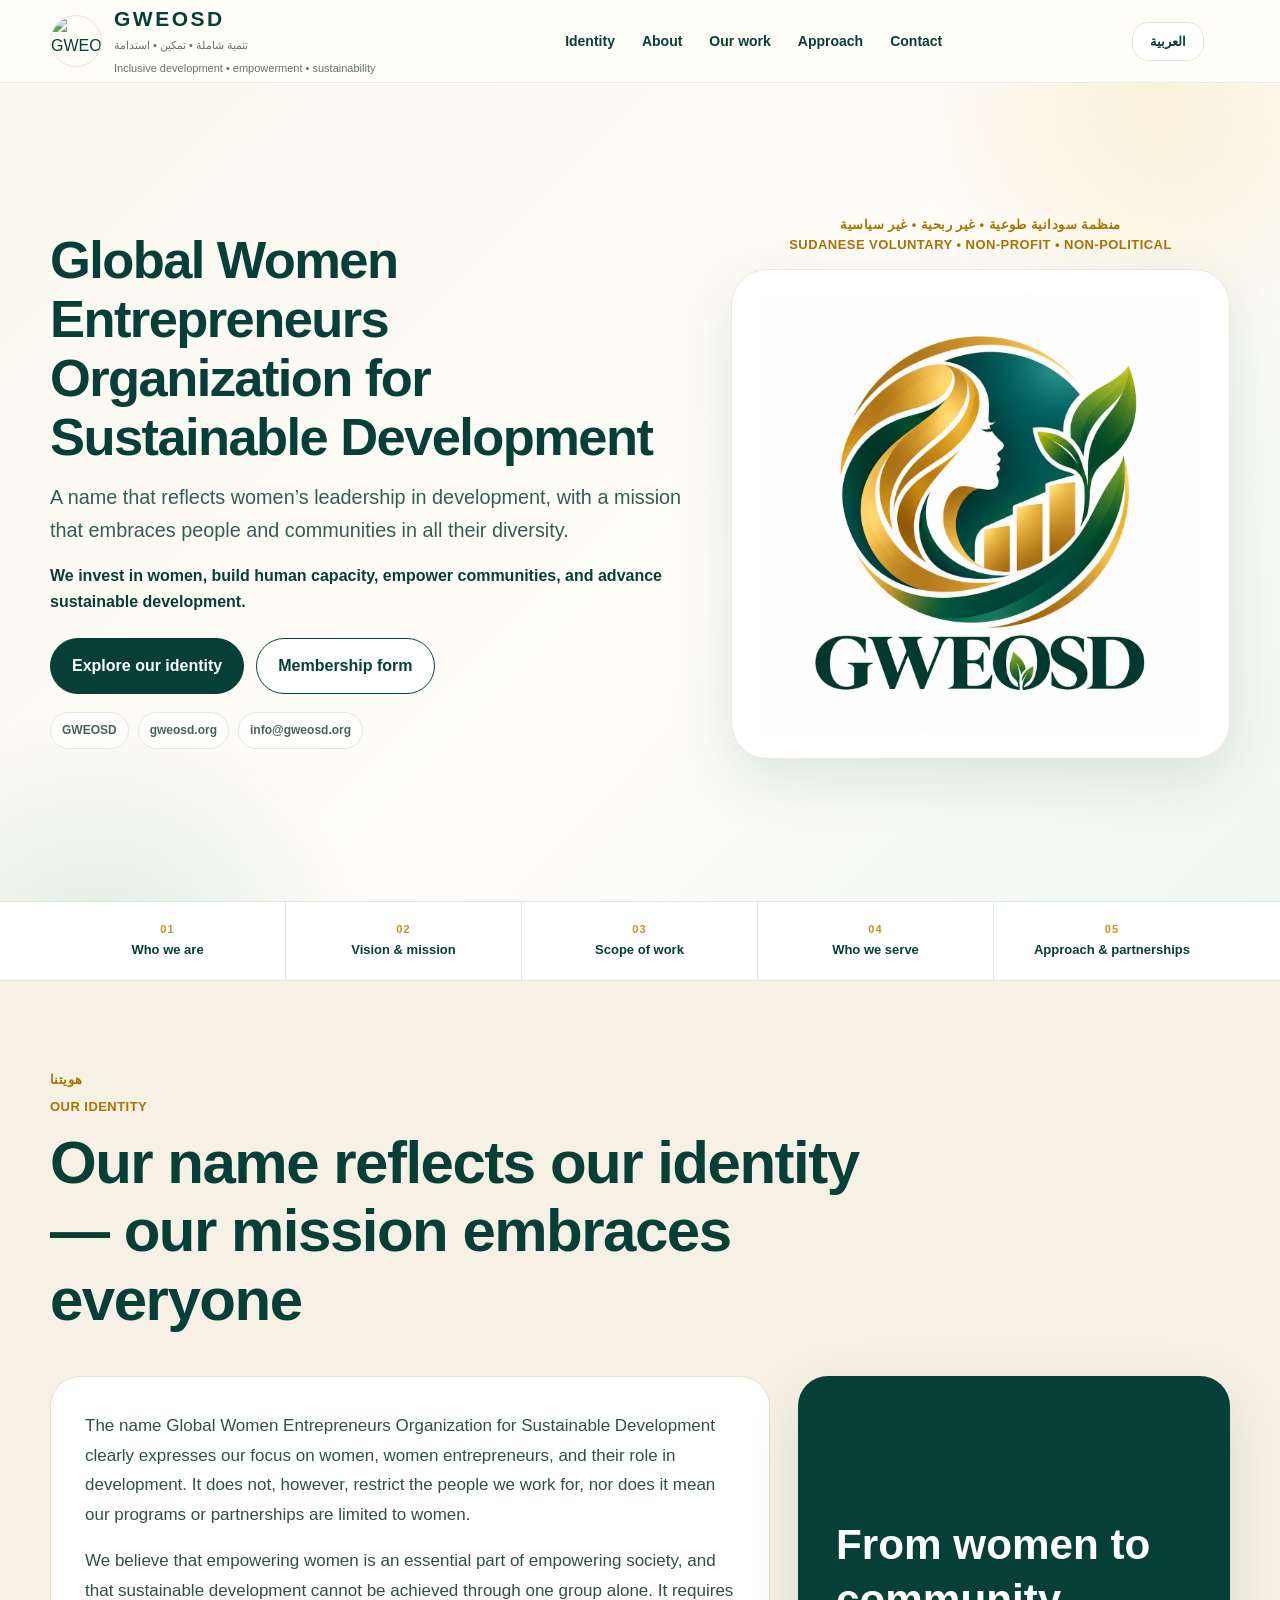
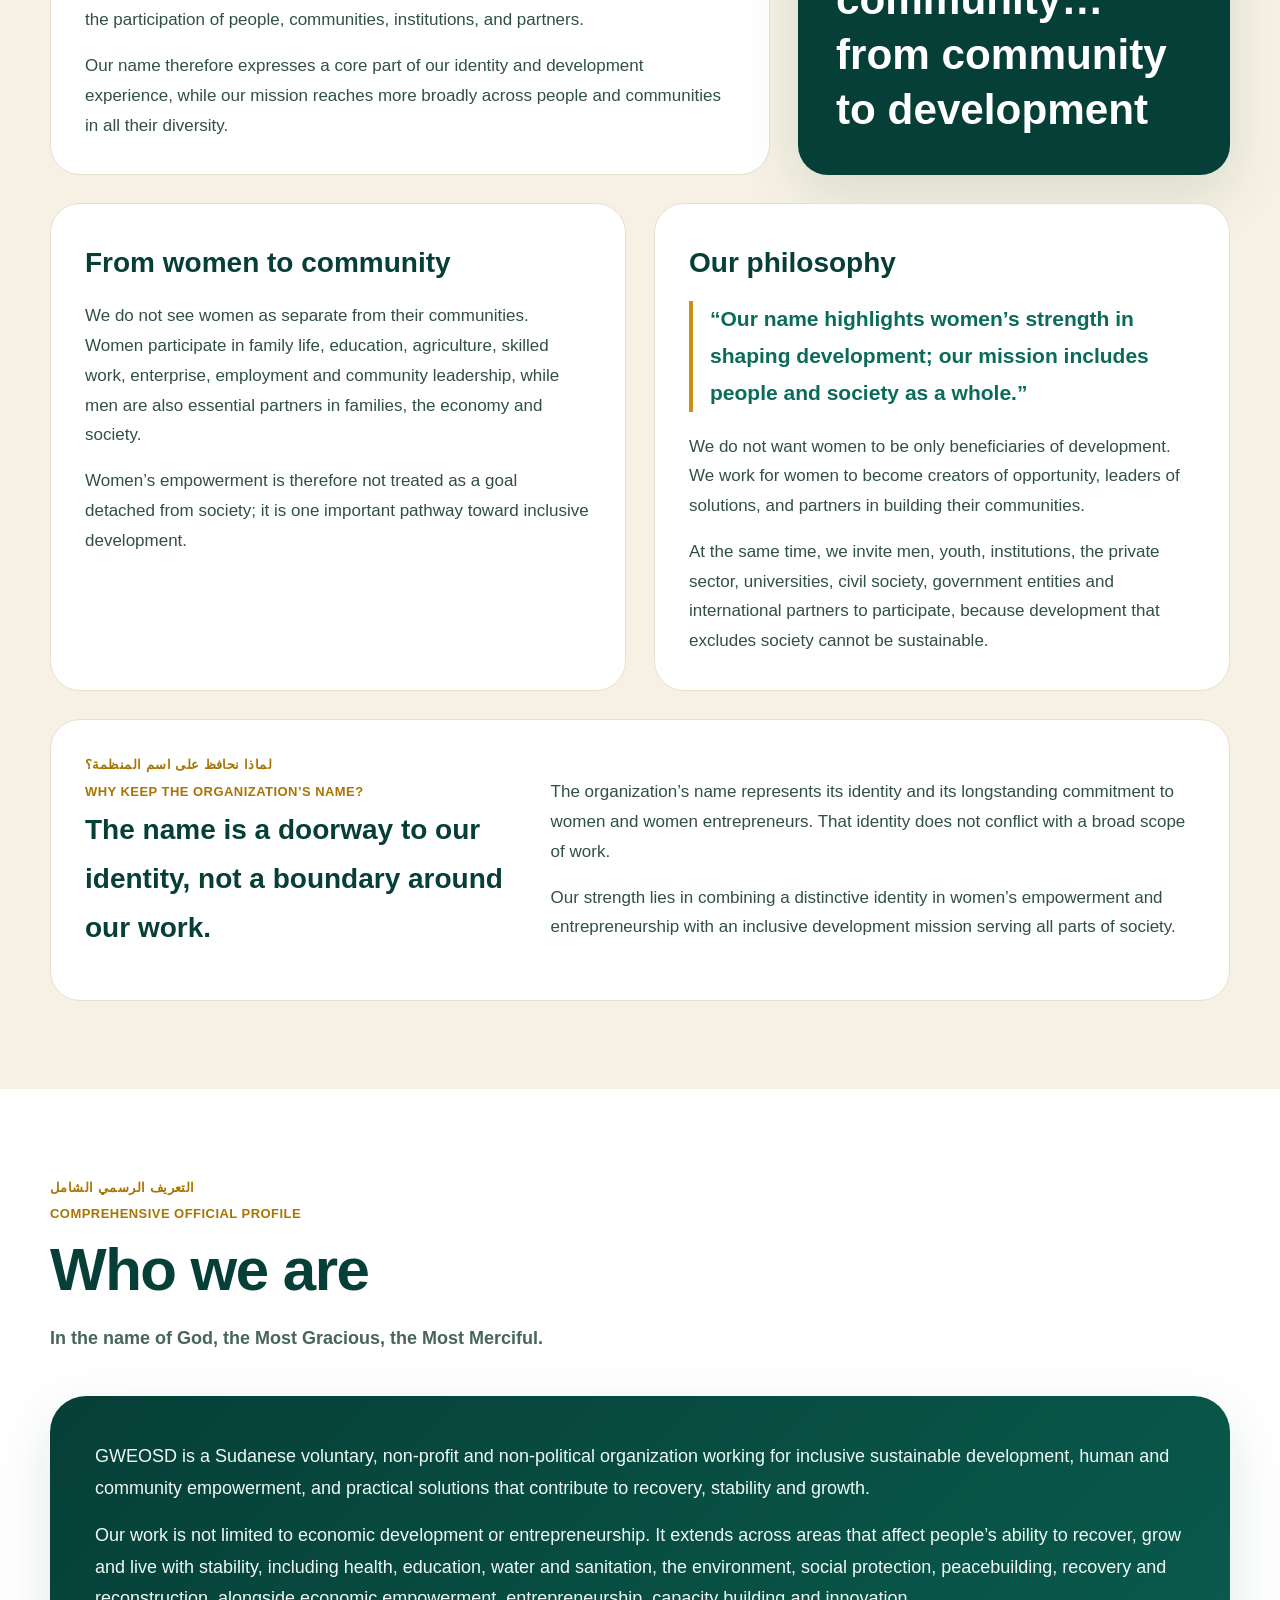
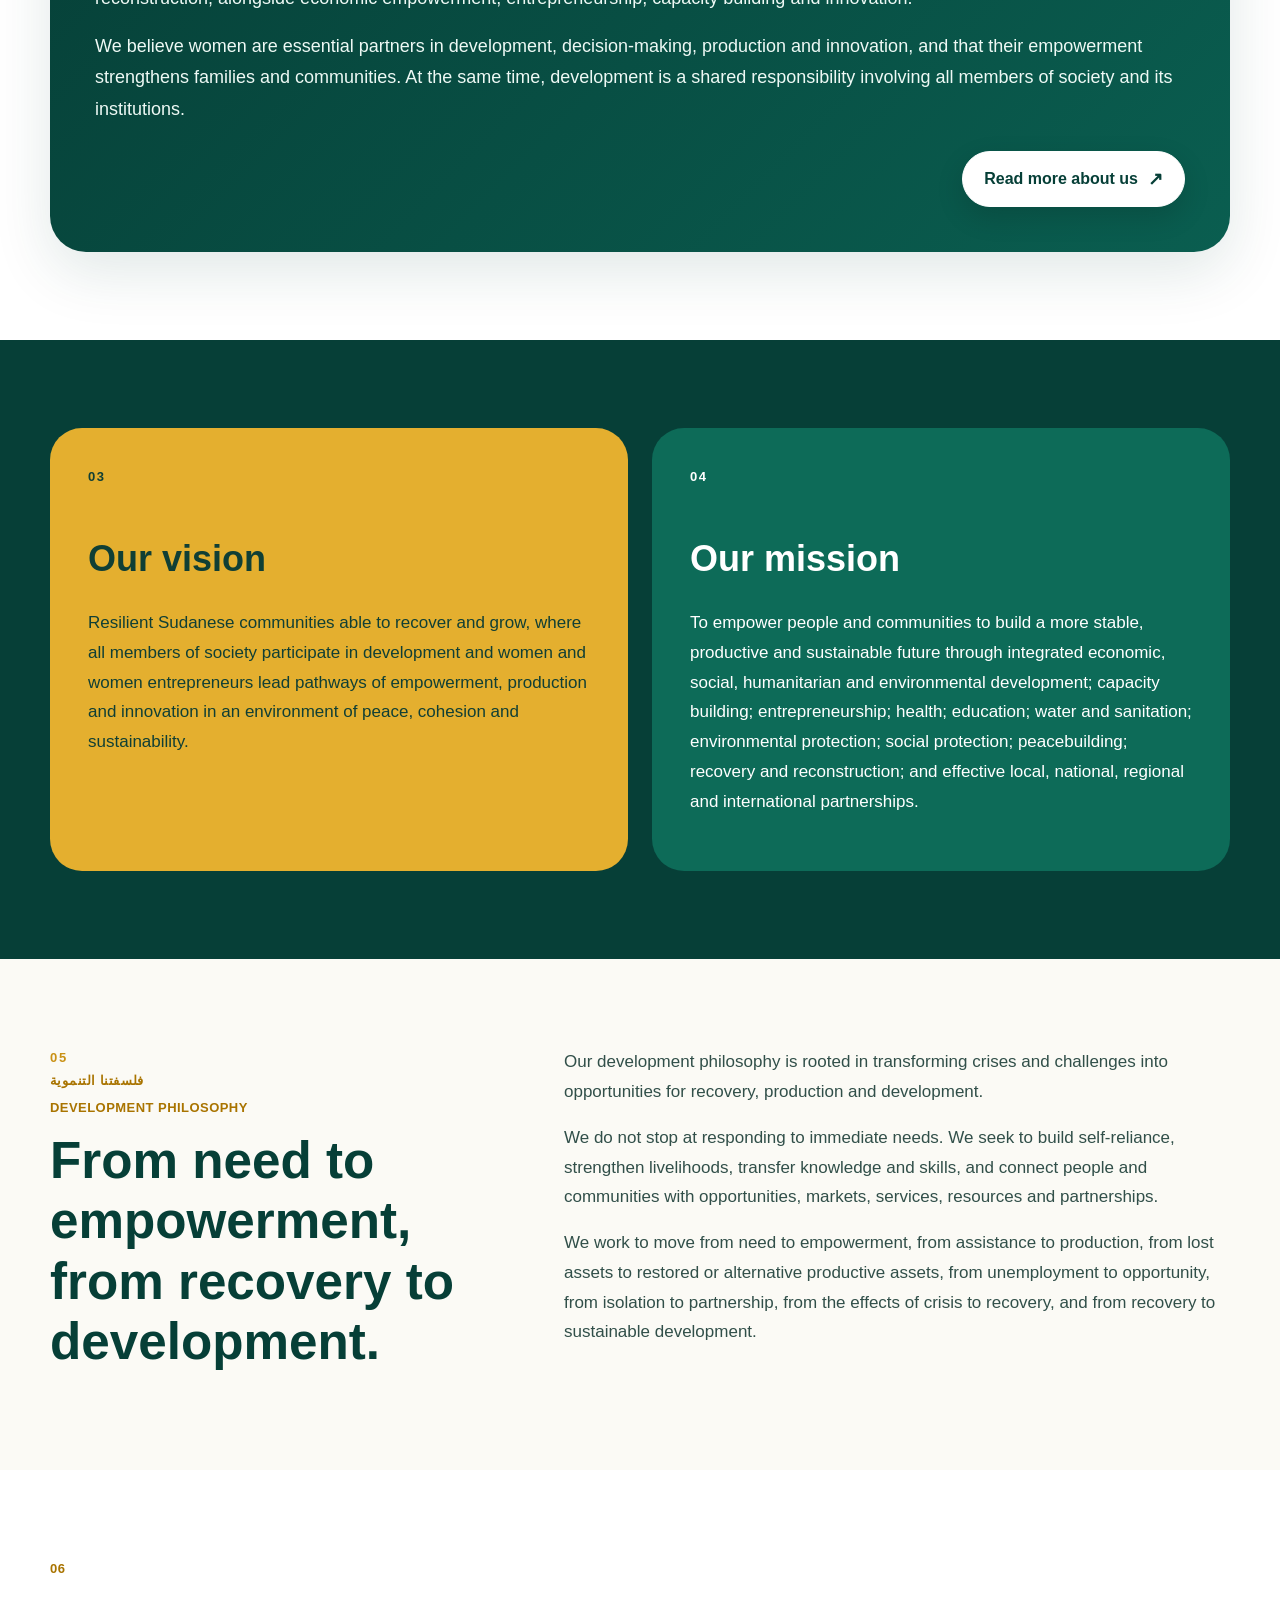
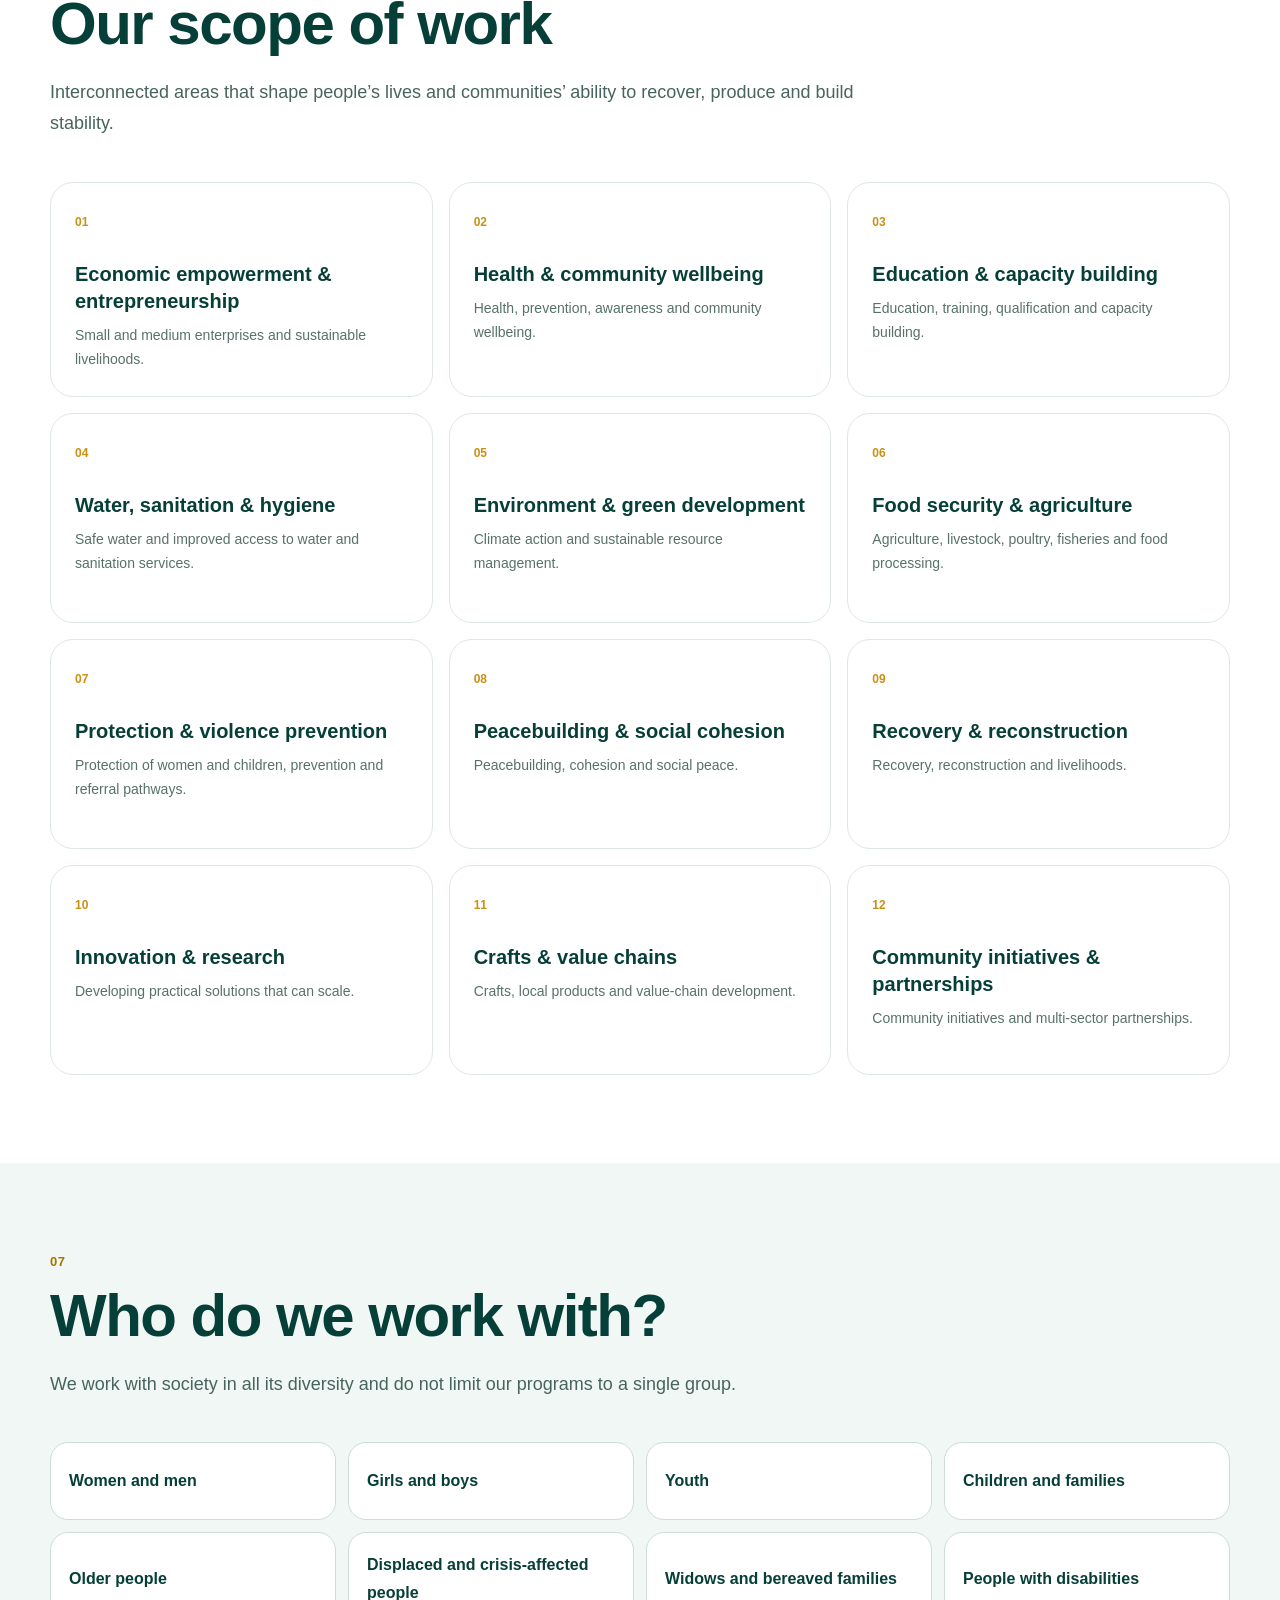
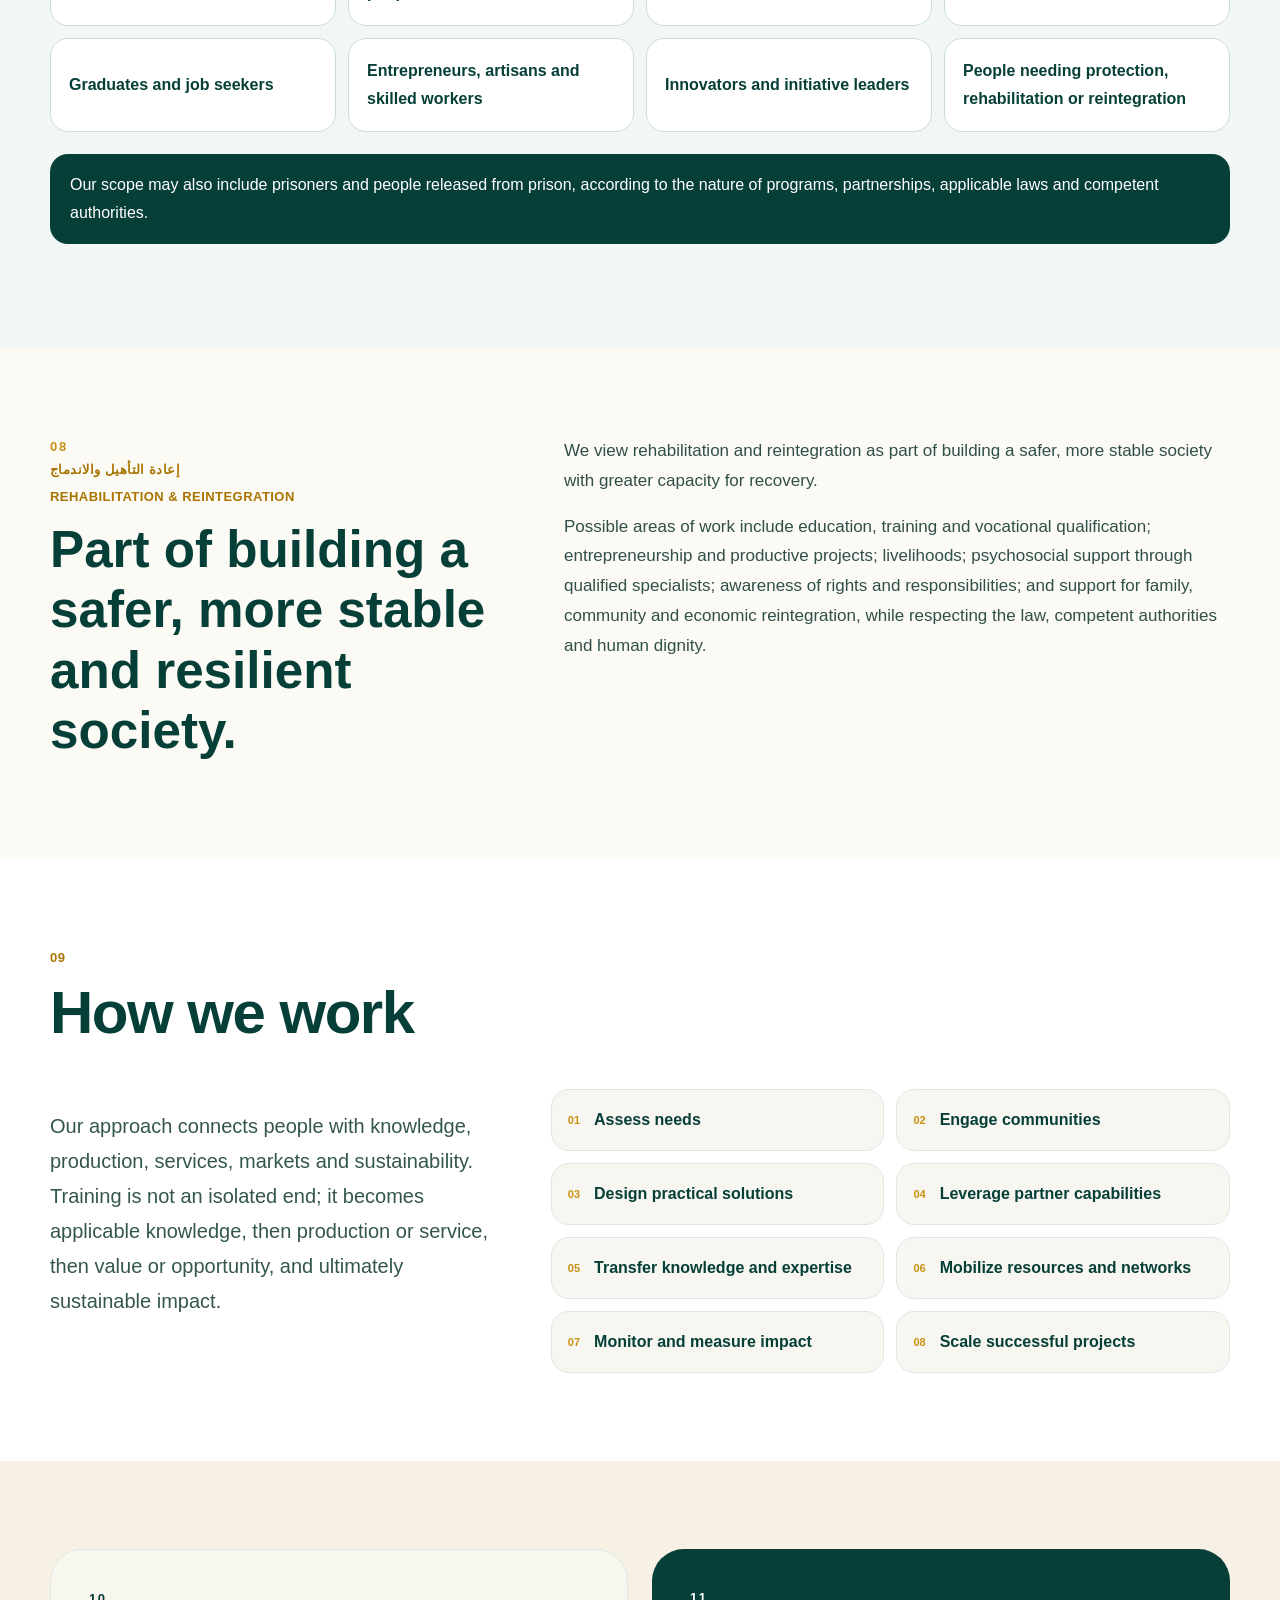
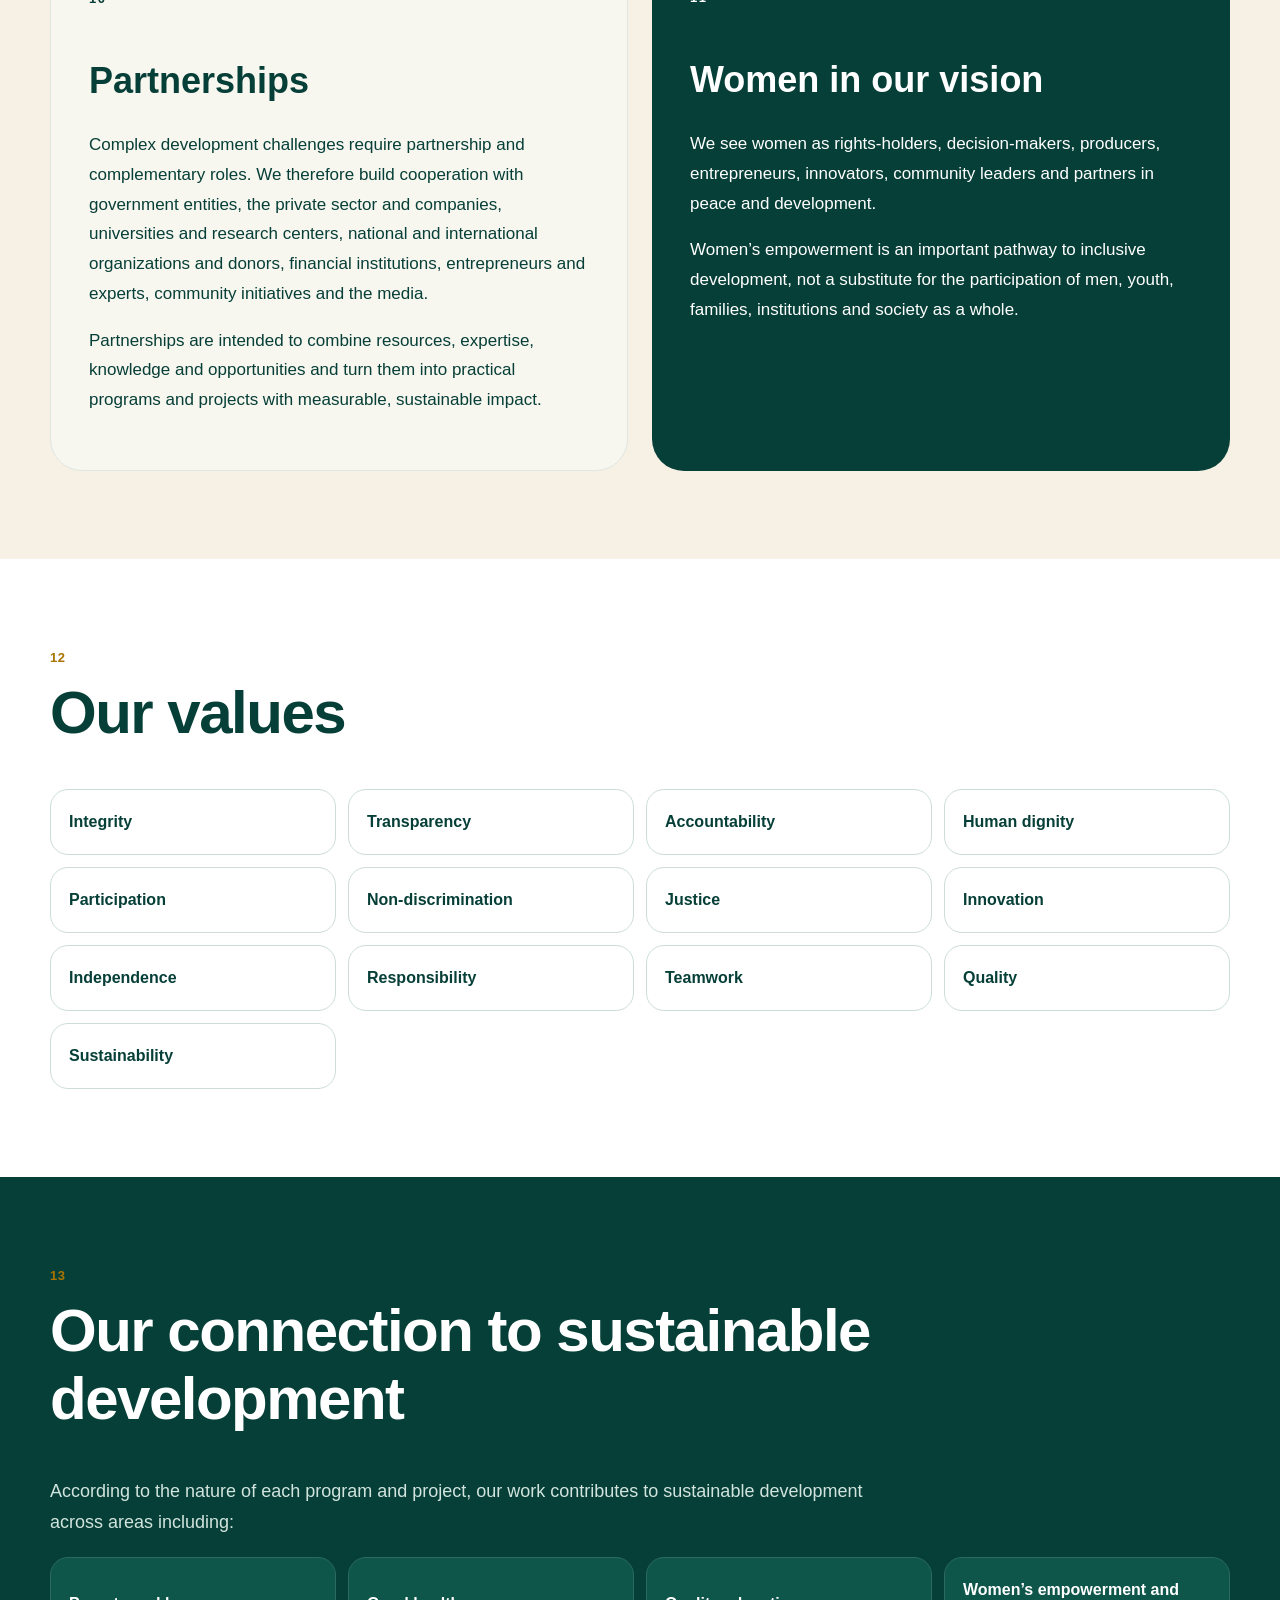
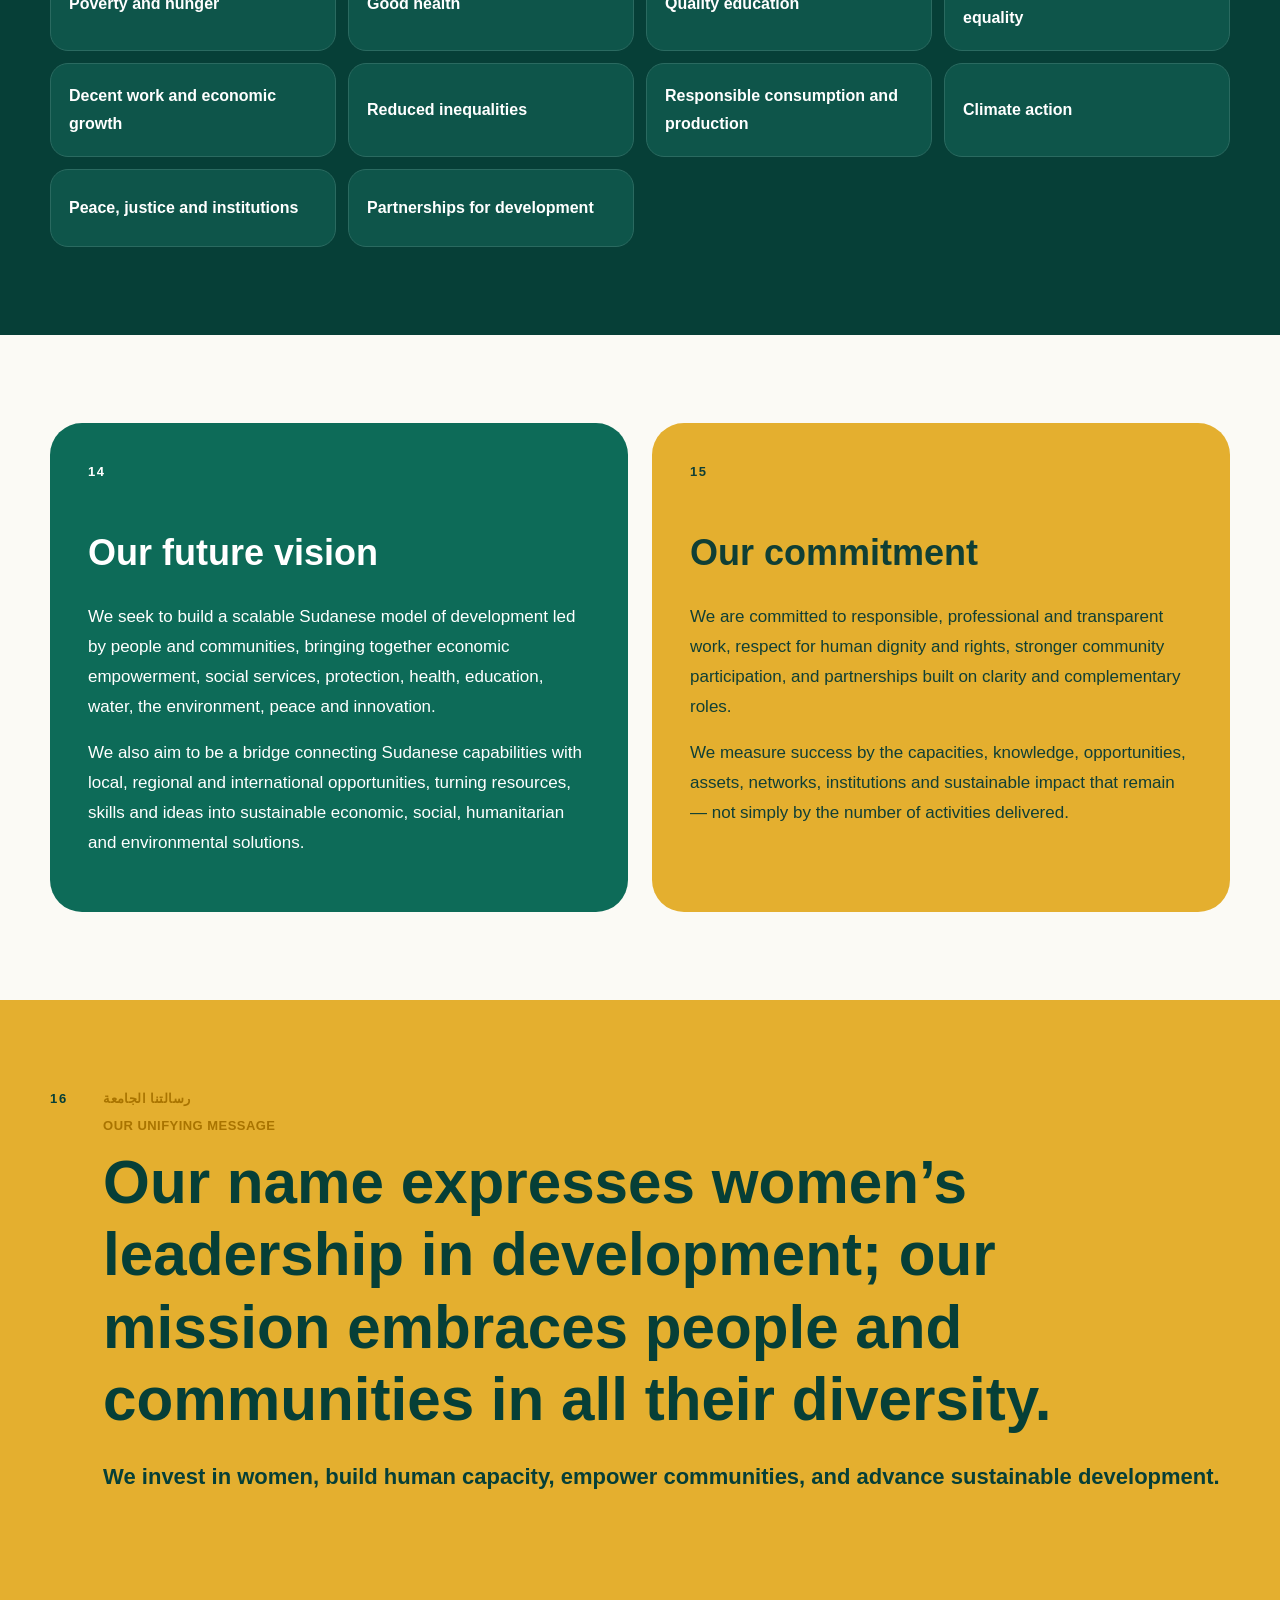
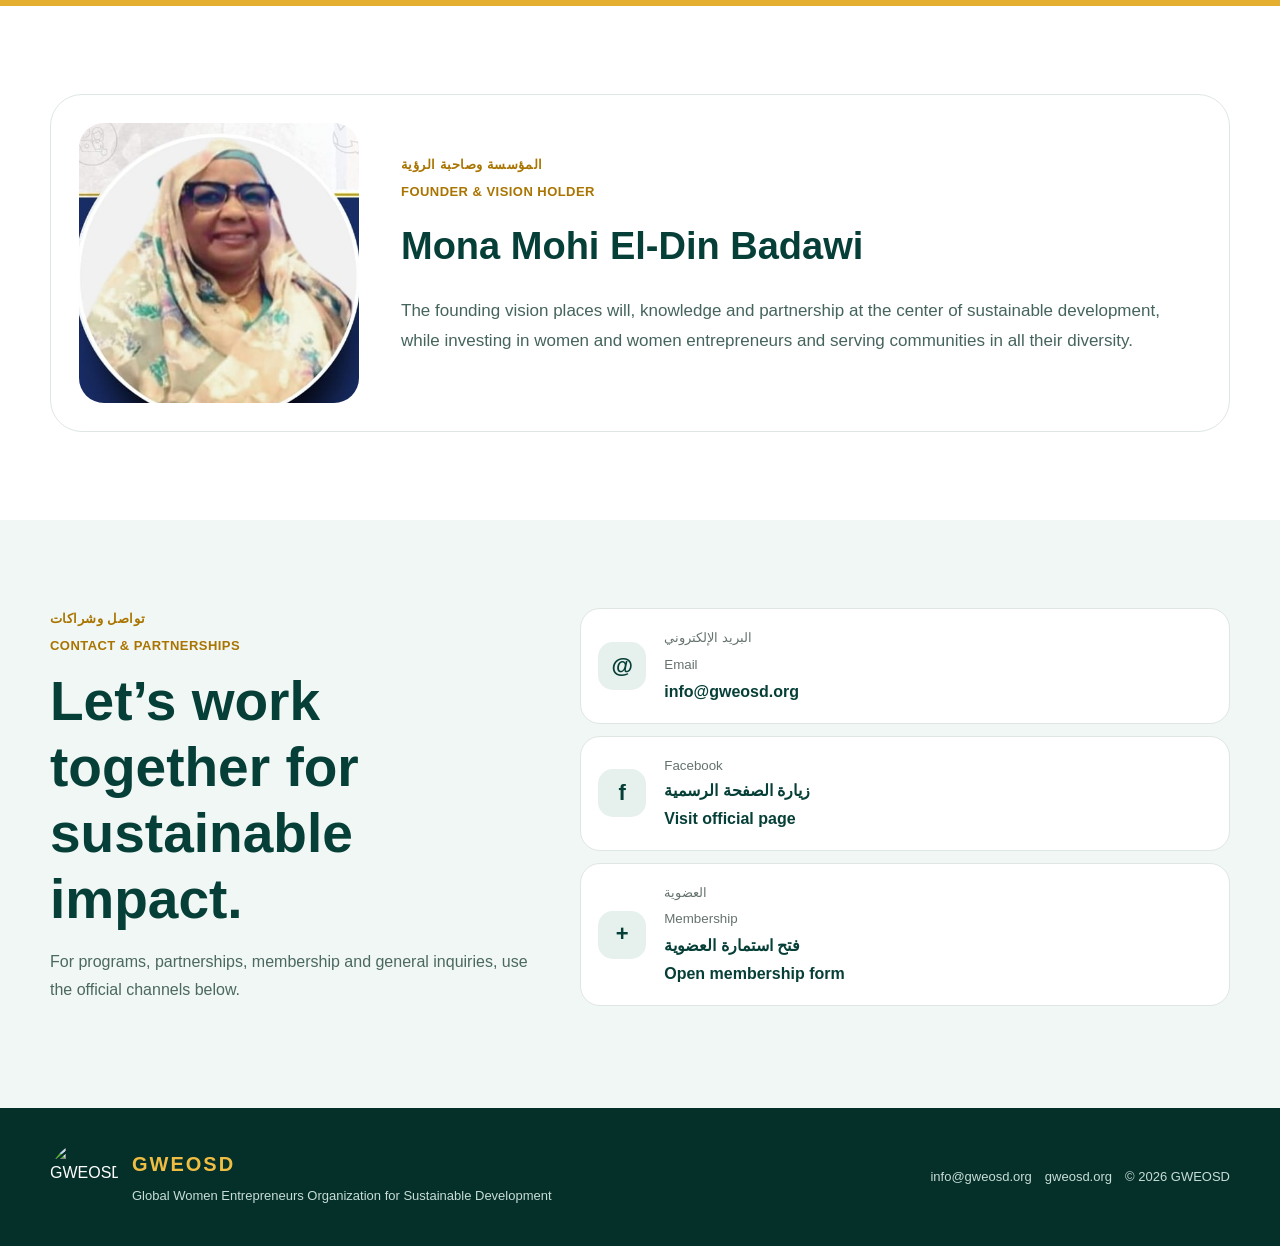
==== commit b7589442: "Add files via upload" ====
--- a/index.html
+++ b/index.html
@@ -1,259 +1,429 @@
 <!doctype html>
-<html lang="en" dir="ltr">
+<html lang="ar" dir="rtl">
 <head>
   <meta charset="utf-8" />
   <meta name="viewport" content="width=device-width, initial-scale=1" />
-  <meta name="theme-color" content="#0b5b4f" />
-  <meta name="description" content="GWEOSD - Global Women Entrepreneurs Organization for Sustainable Development. A women-led nonprofit supporting entrepreneurship, recovery, leadership and sustainable development in Sudan." />
+  <meta name="theme-color" content="#063f37" />
+  <meta name="description" content="GWEOSD — Global Women Entrepreneurs Organization for Sustainable Development. A Sudanese voluntary, non-profit and non-political organization working for inclusive sustainable development, recovery and community empowerment." />
   <meta property="og:title" content="GWEOSD | Global Women Entrepreneurs Organization for Sustainable Development" />
-  <meta property="og:description" content="Empowerment, leadership, sustainability and impact." />
-  <meta property="og:image" content="assets/img/gweosd-logo.png" />
+  <meta property="og:description" content="We invest in women, build human capacity, empower communities, and advance sustainable development." />
+  <meta property="og:image" content="assets/img/social-preview.jpg" />
   <meta property="og:type" content="website" />
   <link rel="icon" type="image/png" href="assets/img/favicon.png" />
   <link rel="stylesheet" href="styles.css" />
-  <title>GWEOSD | Global Women Entrepreneurs Organization for Sustainable Development</title>
+  <title>GWEOSD | منظمة سيدات ورائدات الأعمال العالمية للتنمية المستدامة</title>
 </head>
 <body>
-  <a class="skip-link" href="#main" data-i18n="skip">Skip to content</a>
+  <a class="skip-link" href="#main">تخطي إلى المحتوى</a>
 
   <header class="site-header" id="top">
     <div class="container header-inner">
       <a class="brand" href="#top" aria-label="GWEOSD home">
-        <img src="assets/img/gweosd-mark.png" alt="GWEOSD emblem" />
-        <span class="brand-copy">
-          <strong>GWEOSD</strong>
-          <small data-i18n="brand.short">Women • Enterprise • Sustainability</small>
-        </span>
+        <img src="assets/img/gweosd-mark.jpg" alt="GWEOSD emblem" />
+        <span><strong>GWEOSD</strong><small class="lang ar">تنمية شاملة • تمكين • استدامة</small><small class="lang en">Inclusive development • empowerment • sustainability</small></span>
       </a>
 
-      <button class="menu-toggle" id="menuToggle" type="button" aria-expanded="false" aria-controls="mainNav" aria-label="Open menu">
+      <button class="menu-toggle" id="menuToggle" type="button" aria-expanded="false" aria-controls="mainNav" aria-label="فتح القائمة">
         <span></span><span></span><span></span>
       </button>
 
       <nav class="main-nav" id="mainNav" aria-label="Primary navigation">
-        <a href="#about" data-i18n="nav.about">About</a>
-        <a href="#programs" data-i18n="nav.programs">Programs</a>
-        <a href="#impact" data-i18n="nav.impact">Impact</a>
-        <a href="#founder" data-i18n="nav.founder">Founder</a>
-        <a href="#contact" data-i18n="nav.contact">Contact</a>
+        <a href="#identity"><span class="lang ar">هويتنا</span><span class="lang en">Identity</span></a>
+        <a href="#official-about"><span class="lang ar">من نحن</span><span class="lang en">About</span></a>
+        <a href="#work"><span class="lang ar">مجالات العمل</span><span class="lang en">Our work</span></a>
+        <a href="#approach"><span class="lang ar">كيف نعمل</span><span class="lang en">Approach</span></a>
+        <a href="#contact"><span class="lang ar">تواصل</span><span class="lang en">Contact</span></a>
       </nav>
 
-      <button class="lang-toggle" id="langToggle" type="button" aria-label="Switch language">العربية</button>
+      <button class="lang-toggle" id="langToggle" type="button" aria-label="Switch language">English</button>
     </div>
   </header>
 
   <main id="main">
-    <section class="hero section-pad">
-      <div class="hero-orb hero-orb-a" aria-hidden="true"></div>
-      <div class="hero-orb hero-orb-b" aria-hidden="true"></div>
-      <div class="container hero-grid">
+    <section class="hero">
+      <div class="hero-glow glow-a"></div><div class="hero-glow glow-b"></div>
+      <div class="container hero-card">
+        <div class="hero-kicker reveal">
+          <p class="eyebrow lang ar">منظمة سودانية طوعية • غير ربحية • غير سياسية</p>
+          <p class="eyebrow lang en">Sudanese voluntary • non-profit • non-political</p>
+        </div>
+        <div class="hero-visual reveal">
+          <img src="assets/img/gweosd-logo.png" alt="GWEOSD logo" />
+        </div>
         <div class="hero-copy reveal">
-          <div class="eyebrow" data-i18n="hero.eyebrow">Empowerment • Leadership • Sustainability • Impact</div>
-          <h1 data-i18n="hero.title">Global Women Entrepreneurs Organization for Sustainable Development</h1>
-          <p class="hero-lead" data-i18n="hero.lead">A women-led nonprofit advancing entrepreneurship, recovery, self-reliance and sustainable development in Sudan.</p>
-          <p class="hero-tagline" data-i18n="hero.tagline">From relief to ownership. From need to self-reliance.</p>
+          <h1 class="lang ar">منظمة سيدات ورائدات الأعمال العالمية للتنمية المستدامة</h1>
+          <h1 class="lang en">Global Women Entrepreneurs Organization for Sustainable Development</h1>
+          <p class="hero-lead lang ar">اسمٌ يعكس ريادة المرأة في التنمية، ورسالةٌ تتسع للإنسان والمجتمع بكل فئاته.</p>
+          <p class="hero-lead lang en">A name that reflects women’s leadership in development, with a mission that embraces people and communities in all their diversity.</p>
+          <p class="hero-manifesto lang ar">نستثمر في المرأة، نبني الإنسان، نمكّن المجتمع، ونصنع التنمية المستدامة.</p>
+          <p class="hero-manifesto lang en">We invest in women, build human capacity, empower communities, and advance sustainable development.</p>
           <div class="hero-actions">
-            <a class="btn btn-primary" target="_blank" rel="noopener" href="https://docs.google.com/forms/d/e/1FAIpQLSdX2hirrXFvqdhuylFfF2Cf5Be0JFQV0zEkDz3DdsgaZJVn3w/viewform?usp=publish-editor" data-i18n="cta.join">Become a Member</a>
-            <a class="btn btn-secondary" href="#programs" data-i18n="cta.programs">Explore Our Programs</a>
-          </div>
-          <div class="trust-row" aria-label="Organization highlights">
-            <span data-i18n="trust.registered">Registered nonprofit in Sudan</span>
-            <span data-i18n="trust.womenled">Women-led</span>
-            <span>SDG 5 • 8 • 12 • 13</span>
-          </div>
-        </div>
-        <div class="hero-visual reveal">
-          <div class="logo-card">
-            <img src="assets/img/gweosd-logo.png" alt="GWEOSD logo" />
-          </div>
-          <div class="floating-note">
-            <strong data-i18n="hero.noteTitle">Partners in building. Pioneers in giving.</strong>
-            <span data-i18n="hero.noteText">Creating pathways from vulnerability to economic participation and leadership.</span>
-          </div>
-        </div>
-      </div>
-    </section>
-
-    <section class="section-pad about" id="about">
+            <a class="btn primary" href="#identity"><span class="lang ar">استكشف هويتنا</span><span class="lang en">Explore our identity</span></a>
+            <a class="btn ghost" target="_blank" rel="noopener" href="https://docs.google.com/forms/d/e/1FAIpQLSdX2hirrXFvqdhuylFfF2Cf5Be0JFQV0zEkDz3DdsgaZJVn3w/viewform?usp=publish-editor"><span class="lang ar">طلب العضوية</span><span class="lang en">Membership form</span></a>
+          </div>
+          <div class="hero-meta">
+            <span>GWEOSD</span><span>gweosd.org</span><span>info@gweosd.org</span>
+          </div>
+        </div>
+      </div>
+    </section>
+
+    <section class="quick-nav" aria-label="Page sections">
+      <div class="container quick-nav-inner">
+        <a href="#official-about"><b>01</b><span class="lang ar">من نحن</span><span class="lang en">Who we are</span></a>
+        <a href="#vision"><b>02</b><span class="lang ar">الرؤية والرسالة</span><span class="lang en">Vision & mission</span></a>
+        <a href="#work"><b>03</b><span class="lang ar">نطاق العمل</span><span class="lang en">Scope of work</span></a>
+        <a href="#people"><b>04</b><span class="lang ar">لمن نعمل</span><span class="lang en">Who we serve</span></a>
+        <a href="#approach"><b>05</b><span class="lang ar">المنهج والشراكات</span><span class="lang en">Approach & partnerships</span></a>
+      </div>
+    </section>
+
+    <section class="identity section-pad" id="identity">
       <div class="container">
         <div class="section-heading reveal">
-          <span class="eyebrow" data-i18n="about.eyebrow">Who we are</span>
-          <h2 data-i18n="about.title">Building sustainable opportunity through women’s leadership</h2>
-          <p data-i18n="about.text">GWEOSD is a women-led nonprofit organization officially registered in Sudan. It delivers development and entrepreneurship programs for women and men in rural and urban communities affected by conflict, with a focus on recovery, peace and long-term self-reliance.</p>
-        </div>
-
-        <div class="pillars-grid">
-          <article class="pillar reveal">
-            <div class="icon-badge" aria-hidden="true">01</div>
-            <h3 data-i18n="pillar.empower.title">Economic empowerment</h3>
-            <p data-i18n="pillar.empower.text">Support productive asset ownership, income generation and stronger small and medium enterprises.</p>
+          <span class="eyebrow lang ar">هويتنا</span><span class="eyebrow lang en">Our identity</span>
+          <h2 class="lang ar">اسمنا يعكس هويتنا… ورسالتنا تتسع للجميع</h2>
+          <h2 class="lang en">Our name reflects our identity — our mission embraces everyone</h2>
+        </div>
+
+        <div class="identity-grid">
+          <article class="identity-story reveal">
+            <div class="lang ar prose">
+              <p>يحمل اسم منظمة سيدات ورائدات الأعمال العالمية للتنمية المستدامة دلالة واضحة على اهتمام المنظمة بالنساء ورائدات الأعمال ودورهن في التنمية، لكنه لا يمثل حصراً للفئة التي تعمل المنظمة من أجلها، ولا يعني أن برامجها أو شراكاتها مقتصرة على النساء.</p>
+              <p>فالمنظمة تنطلق من الإيمان بأن تمكين المرأة جزء أساسي من تمكين المجتمع، وأن التنمية المستدامة لا يمكن أن تتحقق من خلال فئة واحدة، وإنما من خلال مشاركة جميع أفراد المجتمع ومؤسساته.</p>
+              <p>ومن هنا فإن اسم المنظمة يعبّر عن إحدى ركائز هويتها وخبرتها التنموية، بينما تعبر رسالتها عن نطاق أوسع يشمل الإنسان والمجتمع بكل فئاته.</p>
+            </div>
+            <div class="lang en prose">
+              <p>The name Global Women Entrepreneurs Organization for Sustainable Development clearly expresses our focus on women, women entrepreneurs, and their role in development. It does not, however, restrict the people we work for, nor does it mean our programs or partnerships are limited to women.</p>
+              <p>We believe that empowering women is an essential part of empowering society, and that sustainable development cannot be achieved through one group alone. It requires the participation of people, communities, institutions, and partners.</p>
+              <p>Our name therefore expresses a core part of our identity and development experience, while our mission reaches more broadly across people and communities in all their diversity.</p>
+            </div>
           </article>
-          <article class="pillar reveal">
-            <div class="icon-badge" aria-hidden="true">02</div>
-            <h3 data-i18n="pillar.lead.title">Women’s leadership</h3>
-            <p data-i18n="pillar.lead.text">Prepare women leaders with practical skills, confidence, networks and opportunities to lead.</p>
+
+          <aside class="identity-quote reveal">
+            <span class="lang ar">من المرأة إلى المجتمع…<br/>ومن المجتمع إلى التنمية</span>
+            <span class="lang en">From women to community…<br/>from community to development</span>
+          </aside>
+        </div>
+
+        <div class="identity-columns">
+          <article class="story-card reveal">
+            <h3 class="lang ar">من المرأة إلى المجتمع</h3><h3 class="lang en">From women to community</h3>
+            <div class="lang ar prose">
+              <p>تؤمن المنظمة بأن المرأة ليست جزيرة منفصلة عن مجتمعها؛ فهي أم، وابنة، وزوجة، ومربية، وموظفة، ومزارعة، وحرفية، ورائدة أعمال، وقائدة مجتمع، كما أن الرجل شريك أساسي في الأسرة والاقتصاد والمجتمع.</p>
+              <p>لذلك لا تنظر المنظمة إلى تمكين المرأة باعتباره هدفاً منفصلاً عن المجتمع، وإنما باعتباره مدخلاً من مداخل التنمية الشاملة.</p>
+            </div>
+            <div class="lang en prose">
+              <p>We do not see women as separate from their communities. Women participate in family life, education, agriculture, skilled work, enterprise, employment and community leadership, while men are also essential partners in families, the economy and society.</p>
+              <p>Women’s empowerment is therefore not treated as a goal detached from society; it is one important pathway toward inclusive development.</p>
+            </div>
           </article>
-          <article class="pillar reveal">
-            <div class="icon-badge" aria-hidden="true">03</div>
-            <h3 data-i18n="pillar.innovation.title">Entrepreneurship & innovation</h3>
-            <p data-i18n="pillar.innovation.text">Develop entrepreneurial capabilities, nurture innovation and connect ideas with sustainable pathways.</p>
+
+          <article class="story-card reveal">
+            <h3 class="lang ar">فلسفتنا</h3><h3 class="lang en">Our philosophy</h3>
+            <blockquote class="lang ar">«اسمنا يركز على قوة المرأة في صناعة التنمية، ورسالتنا تشمل الإنسان والمجتمع كله.»</blockquote>
+            <blockquote class="lang en">“Our name highlights women’s strength in shaping development; our mission includes people and society as a whole.”</blockquote>
+            <div class="lang ar prose">
+              <p>فالمنظمة لا تريد فقط أن تكون المرأة مستفيدة من التنمية، بل تسعى إلى أن تكون صانعة للفرص وقائدة للحلول وشريكة في بناء مجتمعها.</p>
+              <p>وفي الوقت نفسه، تدعو الرجال والشباب والمؤسسات والقطاع الخاص والجامعات والمجتمع المدني والجهات الحكومية والشركاء الدوليين إلى المشاركة في هذه العملية؛ لأن التنمية التي تستبعد المجتمع لا يمكن أن تكون تنمية مستدامة.</p>
+            </div>
+            <div class="lang en prose">
+              <p>We do not want women to be only beneficiaries of development. We work for women to become creators of opportunity, leaders of solutions, and partners in building their communities.</p>
+              <p>At the same time, we invite men, youth, institutions, the private sector, universities, civil society, government entities and international partners to participate, because development that excludes society cannot be sustainable.</p>
+            </div>
           </article>
-          <article class="pillar reveal">
-            <div class="icon-badge" aria-hidden="true">04</div>
-            <h3 data-i18n="pillar.green.title">Sustainability & recovery</h3>
-            <p data-i18n="pillar.green.text">Promote environmentally responsible practices and support post-war recovery and resilient livelihoods.</p>
-          </article>
-        </div>
-      </div>
-    </section>
-
-    <section class="section-pad vision-section">
-      <div class="container vision-grid">
-        <article class="vision-card reveal">
-          <span class="card-kicker" data-i18n="vision.label">Vision</span>
-          <h2 data-i18n="vision.title">A future shaped by women entrepreneurs</h2>
-          <p data-i18n="vision.text">A community led by women entrepreneurs who can create sustainable solutions and build an inclusive future for development.</p>
-        </article>
-        <article class="vision-card mission reveal">
-          <span class="card-kicker" data-i18n="mission.label">Mission</span>
-          <h2 data-i18n="mission.title">Move from assistance to ownership</h2>
-          <p data-i18n="mission.text">Empower women and girls affected by war and displacement through productive assets, capacity building, leadership development, innovation and entrepreneurship.</p>
-        </article>
-      </div>
-    </section>
-
-    <section class="section-pad programs" id="programs">
+        </div>
+
+        <article class="name-card reveal">
+          <div>
+            <span class="eyebrow lang ar">لماذا نحافظ على اسم المنظمة؟</span><span class="eyebrow lang en">Why keep the organization’s name?</span>
+            <h3 class="lang ar">الاسم بوابة لهويتنا، وليس حدوداً لعملنا.</h3>
+            <h3 class="lang en">The name is a doorway to our identity, not a boundary around our work.</h3>
+          </div>
+          <div class="lang ar prose">
+            <p>إن اسم المنظمة يمثل هويتها ورسالتها التاريخية في دعم النساء ورائدات الأعمال، ولا يتعارض ذلك مع اتساع نطاق عملها.</p>
+            <p>قوة المنظمة تكمن في الجمع بين هوية واضحة ومميزة في تمكين المرأة وريادة الأعمال، ورسالة تنموية شاملة تخدم جميع فئات المجتمع.</p>
+          </div>
+          <div class="lang en prose">
+            <p>The organization’s name represents its identity and its longstanding commitment to women and women entrepreneurs. That identity does not conflict with a broad scope of work.</p>
+            <p>Our strength lies in combining a distinctive identity in women’s empowerment and entrepreneurship with an inclusive development mission serving all parts of society.</p>
+          </div>
+        </article>
+      </div>
+    </section>
+
+    <section class="official-about section-pad" id="official-about">
       <div class="container">
         <div class="section-heading reveal">
-          <span class="eyebrow" data-i18n="programs.eyebrow">Programs & pathways</span>
-          <h2 data-i18n="programs.title">Practical pathways to leadership, enterprise and resilience</h2>
-        </div>
-
-        <div class="program-grid">
-          <article class="program-card reveal">
-            <span class="program-num">01</span>
-            <h3 data-i18n="program.leadership.title">Women’s Leadership Program</h3>
-            <p data-i18n="program.leadership.text">Leadership preparation, confidence building, networking and practical development for emerging women leaders.</p>
-          </article>
-          <article class="program-card reveal">
-            <span class="program-num">02</span>
-            <h3 data-i18n="program.displaced.title">Empowerment Pathway for Displaced Women</h3>
-            <p data-i18n="program.displaced.text">Support for war-affected and displaced women to rebuild livelihoods, skills and economic independence.</p>
-          </article>
-          <article class="program-card reveal">
-            <span class="program-num">03</span>
-            <h3 data-i18n="program.sme.title">Women-led Enterprise Support</h3>
-            <p data-i18n="program.sme.text">Development and strengthening of women-led small and medium enterprises, including affected projects.</p>
-          </article>
-          <article class="program-card reveal">
-            <span class="program-num">04</span>
-            <h3 data-i18n="program.innovation.title">Entrepreneurship & Innovation Pathway</h3>
-            <p data-i18n="program.innovation.text">Entrepreneurship training, innovation support and connections that help ideas become viable initiatives.</p>
-          </article>
-        </div>
-
-        <div class="method-grid">
-          <div class="method-copy reveal">
-            <span class="eyebrow" data-i18n="method.eyebrow">Our methodology</span>
-            <h2 data-i18n="method.title">Ownership, gradual support and inclusion</h2>
-            <p data-i18n="method.text">Our approach combines asset-based empowerment, gradual support, inclusion, community networking, skills development and sustainable economic and environmental practices.</p>
-          </div>
-          <div class="method-list reveal">
-            <div><span>✓</span><p data-i18n="method.item1">Empowerment based on asset ownership</p></div>
-            <div><span>✓</span><p data-i18n="method.item2">Gradual, practical support</p></div>
-            <div><span>✓</span><p data-i18n="method.item3">Inclusion and community participation</p></div>
-            <div><span>✓</span><p data-i18n="method.item4">Sustainable economic and environmental practice</p></div>
-          </div>
-        </div>
-      </div>
-    </section>
-
-    <section class="section-pad target-section">
-      <div class="container target-grid">
+          <span class="eyebrow lang ar">التعريف الرسمي الشامل</span><span class="eyebrow lang en">Comprehensive official profile</span>
+          <h2 class="lang ar">من نحن</h2><h2 class="lang en">Who we are</h2>
+          <p class="bismillah lang ar">بسم الله الرحمن الرحيم</p>
+          <p class="bismillah lang en">In the name of God, the Most Gracious, the Most Merciful.</p>
+        </div>
+
+        <div class="about-lead reveal">
+          <div class="lang ar prose">
+            <p>منظمة سيدات ورائدات الأعمال العالمية للتنمية المستدامة هي منظمة سودانية طوعية، غير ربحية وغير سياسية، تعمل من أجل التنمية المستدامة الشاملة وتمكين الإنسان والمجتمع، وتطوير حلول عملية تسهم في التعافي والاستقرار والنمو.</p>
+            <p>ولا يقتصر عمل المنظمة على المجال الاقتصادي أو ريادة الأعمال، بل يمتد إلى مختلف المجالات التي تمس حياة الإنسان وقدرته على التعافي والنمو والاستقرار، بما يشمل الصحة والتعليم والمياه والإصحاح والبيئة والحماية الاجتماعية وبناء السلام والتعافي وإعادة الإعمار، إلى جانب التمكين الاقتصادي وريادة الأعمال وبناء القدرات والابتكار.</p>
+            <p>وتنطلق المنظمة من قناعة بأن المرأة شريك أساسي في التنمية وصناعة القرار والإنتاج والابتكار، وأن تمكينها ينعكس على الأسرة والمجتمع، مع التأكيد في الوقت نفسه على أن التنمية مسؤولية مشتركة يشارك فيها جميع أفراد المجتمع ومؤسساته.</p>
+          </div>
+          <div class="lang en prose">
+            <p>GWEOSD is a Sudanese voluntary, non-profit and non-political organization working for inclusive sustainable development, human and community empowerment, and practical solutions that contribute to recovery, stability and growth.</p>
+            <p>Our work is not limited to economic development or entrepreneurship. It extends across areas that affect people’s ability to recover, grow and live with stability, including health, education, water and sanitation, the environment, social protection, peacebuilding, recovery and reconstruction, alongside economic empowerment, entrepreneurship, capacity building and innovation.</p>
+            <p>We believe women are essential partners in development, decision-making, production and innovation, and that their empowerment strengthens families and communities. At the same time, development is a shared responsibility involving all members of society and its institutions.</p>
+          </div>
+          <div class="about-read-more-row">
+            <a class="btn about-read-more" href="about.html">
+              <span class="lang ar">اقرأ المزيد عنّا</span>
+              <span class="lang en">Read more about us</span>
+              <span class="about-arrow" aria-hidden="true">↗</span>
+            </a>
+          </div>
+        </div>
+      </div>
+    </section>
+
+    <section class="vision-band section-pad" id="vision">
+      <div class="container feature-grid">
+        <article class="feature-card gold reveal">
+          <span>03</span><h2 class="lang ar">رؤيتنا</h2><h2 class="lang en">Our vision</h2>
+          <p class="lang ar">مجتمعات سودانية قادرة على الصمود والتعافي والنمو، يشارك فيها جميع أفراد المجتمع في صناعة التنمية، وتقود فيها النساء ورائدات الأعمال مسارات التمكين والإنتاج والابتكار، في بيئة يسودها السلام والتماسك والاستدامة.</p>
+          <p class="lang en">Resilient Sudanese communities able to recover and grow, where all members of society participate in development and women and women entrepreneurs lead pathways of empowerment, production and innovation in an environment of peace, cohesion and sustainability.</p>
+        </article>
+        <article class="feature-card green reveal">
+          <span>04</span><h2 class="lang ar">رسالتنا</h2><h2 class="lang en">Our mission</h2>
+          <p class="lang ar">تمكين الإنسان والمجتمع من بناء مستقبل أكثر استقراراً وإنتاجية واستدامة، من خلال برامج ومشروعات متكاملة في التنمية الاقتصادية والاجتماعية والإنسانية والبيئية، وبناء القدرات، وريادة الأعمال، والصحة، والتعليم، والمياه والإصحاح، وحماية البيئة، والحماية الاجتماعية، وبناء السلام والتعافي وإعادة الإعمار، مع تطوير شراكات فعالة على المستويات المحلية والوطنية والإقليمية والدولية.</p>
+          <p class="lang en">To empower people and communities to build a more stable, productive and sustainable future through integrated economic, social, humanitarian and environmental development; capacity building; entrepreneurship; health; education; water and sanitation; environmental protection; social protection; peacebuilding; recovery and reconstruction; and effective local, national, regional and international partnerships.</p>
+        </article>
+      </div>
+    </section>
+
+    <section class="philosophy section-pad" id="philosophy">
+      <div class="container split-layout">
+        <div class="split-title reveal">
+          <span class="big-num">05</span>
+          <span class="eyebrow lang ar">فلسفتنا التنموية</span><span class="eyebrow lang en">Development philosophy</span>
+          <h2 class="lang ar">من الاحتياج إلى التمكين، ومن التعافي إلى التنمية.</h2>
+          <h2 class="lang en">From need to empowerment, from recovery to development.</h2>
+        </div>
+        <div class="lang ar prose reveal">
+          <p>تنطلق فلسفة المنظمة من تحويل الأزمات والتحديات إلى فرص للتعافي والإنتاج والتنمية.</p>
+          <p>ولا تتوقف المنظمة عند الاستجابة للاحتياجات، بل تسعى إلى بناء القدرة على الاعتماد على الذات، وتطوير سبل كسب العيش، ونقل المعرفة والمهارات، وربط الأفراد والمجتمعات بالفرص والأسواق والخدمات والموارد والشراكات.</p>
+          <p>وتعمل على الانتقال من الاحتياج إلى التمكين، ومن المساعدة إلى الإنتاج، ومن فقدان الأصول إلى استعادة أو بناء أصول إنتاجية بديلة، ومن البطالة إلى الفرص، ومن العزلة إلى الشراكات، ومن آثار الأزمات إلى التعافي، ومن التعافي إلى التنمية المستدامة.</p>
+        </div>
+        <div class="lang en prose reveal">
+          <p>Our development philosophy is rooted in transforming crises and challenges into opportunities for recovery, production and development.</p>
+          <p>We do not stop at responding to immediate needs. We seek to build self-reliance, strengthen livelihoods, transfer knowledge and skills, and connect people and communities with opportunities, markets, services, resources and partnerships.</p>
+          <p>We work to move from need to empowerment, from assistance to production, from lost assets to restored or alternative productive assets, from unemployment to opportunity, from isolation to partnership, from the effects of crisis to recovery, and from recovery to sustainable development.</p>
+        </div>
+      </div>
+    </section>
+
+    <section class="work section-pad" id="work">
+      <div class="container">
         <div class="section-heading reveal">
-          <span class="eyebrow" data-i18n="target.eyebrow">Who we serve</span>
-          <h2 data-i18n="target.title">People with ideas, experience and the determination to rebuild</h2>
-          <p data-i18n="target.text">Our target groups include women aged 15–75, women affected by conflict, university graduates, innovators and experienced professionals.</p>
-        </div>
-        <div class="target-chips reveal">
-          <span data-i18n="target.chip1">Women & girls</span>
-          <span data-i18n="target.chip2">War-affected communities</span>
-          <span data-i18n="target.chip3">University graduates</span>
-          <span data-i18n="target.chip4">Innovators</span>
-          <span data-i18n="target.chip5">Entrepreneurs</span>
-          <span data-i18n="target.chip6">Experienced professionals</span>
-        </div>
-      </div>
-    </section>
-
-    <section class="section-pad impact" id="impact">
-      <div class="container impact-grid">
-        <div class="impact-copy reveal">
-          <span class="eyebrow light" data-i18n="impact.eyebrow">Expected impact</span>
-          <h2 data-i18n="impact.title">Stronger livelihoods. Stronger leadership. Stronger communities.</h2>
-          <p data-i18n="impact.text">GWEOSD aims to support sustainable women-led projects, increase income and economic independence, reactivate affected enterprises and reduce long-term reliance on aid.</p>
-          <div class="impact-list">
-            <span data-i18n="impact.item1">Sustainable women-led projects</span>
-            <span data-i18n="impact.item2">Increased income and self-reliance</span>
-            <span data-i18n="impact.item3">Reactivation of affected enterprises</span>
-            <span data-i18n="impact.item4">Reduced reliance on aid</span>
-          </div>
-        </div>
-        <div class="sdg-panel reveal">
-          <span class="small-label" data-i18n="sdg.label">Aligned with the Sustainable Development Goals</span>
-          <div class="sdg-grid">
-            <div><strong>SDG 5</strong><span data-i18n="sdg.5">Gender Equality</span></div>
-            <div><strong>SDG 8</strong><span data-i18n="sdg.8">Decent Work & Economic Growth</span></div>
-            <div><strong>SDG 12</strong><span data-i18n="sdg.12">Responsible Consumption & Production</span></div>
-            <div><strong>SDG 13</strong><span data-i18n="sdg.13">Climate Action</span></div>
-          </div>
-        </div>
-      </div>
-    </section>
-
-    <section class="section-pad founder" id="founder">
-      <div class="container founder-grid">
-        <div class="founder-photo-wrap reveal">
-          <img src="assets/img/founder-mona-badawi.jpg" alt="Mona Mohi El-Din Badawi, founder and vision holder" />
-          <div class="founder-ring" aria-hidden="true"></div>
-        </div>
-        <div class="founder-copy reveal">
-          <span class="eyebrow" data-i18n="founder.eyebrow">Founder & vision holder</span>
-          <h2 data-i18n="founder.name">Mona Mohi El-Din Badawi</h2>
-          <p class="arabic-name">منى محي الدين بدوي</p>
-          <p data-i18n="founder.text">The organization’s founding vision centers women as leaders of sustainable recovery and economic participation, with a launch point in El Obeid, North Kordofan.</p>
-          <blockquote data-i18n="founder.quote">“Partners in building. Pioneers in giving.”</blockquote>
-        </div>
-      </div>
-    </section>
-
-    <section class="section-pad join-section">
-      <div class="container join-card reveal">
+          <span class="eyebrow">06</span>
+          <h2 class="lang ar">نطاق عملنا</h2><h2 class="lang en">Our scope of work</h2>
+          <p class="lang ar">مجالات مترابطة تمس حياة الإنسان وقدرة المجتمع على التعافي والإنتاج والاستقرار.</p>
+          <p class="lang en">Interconnected areas that shape people’s lives and communities’ ability to recover, produce and build stability.</p>
+        </div>
+        <div class="work-grid">
+          <article><b>01</b><h3 class="lang ar">التمكين الاقتصادي وريادة الأعمال</h3><h3 class="lang en">Economic empowerment & entrepreneurship</h3><p class="lang ar">المشروعات الصغيرة والمتوسطة وسبل كسب العيش.</p><p class="lang en">Small and medium enterprises and sustainable livelihoods.</p></article>
+          <article><b>02</b><h3 class="lang ar">الصحة والرفاه المجتمعي</h3><h3 class="lang en">Health & community wellbeing</h3><p class="lang ar">الصحة والوقاية والتوعية وتعزيز الرفاه المجتمعي.</p><p class="lang en">Health, prevention, awareness and community wellbeing.</p></article>
+          <article><b>03</b><h3 class="lang ar">التعليم وبناء القدرات</h3><h3 class="lang en">Education & capacity building</h3><p class="lang ar">التعليم والتدريب والتأهيل وبناء القدرات.</p><p class="lang en">Education, training, qualification and capacity building.</p></article>
+          <article><b>04</b><h3 class="lang ar">المياه والإصحاح والنظافة</h3><h3 class="lang en">Water, sanitation & hygiene</h3><p class="lang ar">توفير المياه الآمنة وتحسين الوصول إلى خدمات المياه والإصحاح.</p><p class="lang en">Safe water and improved access to water and sanitation services.</p></article>
+          <article><b>05</b><h3 class="lang ar">البيئة والتنمية الخضراء</h3><h3 class="lang en">Environment & green development</h3><p class="lang ar">العمل المناخي والإدارة المستدامة للموارد.</p><p class="lang en">Climate action and sustainable resource management.</p></article>
+          <article><b>06</b><h3 class="lang ar">الأمن الغذائي والزراعة</h3><h3 class="lang en">Food security & agriculture</h3><p class="lang ar">الزراعة والثروة الحيوانية والدواجن والأسماك والتصنيع الغذائي.</p><p class="lang en">Agriculture, livestock, poultry, fisheries and food processing.</p></article>
+          <article><b>07</b><h3 class="lang ar">الحماية والوقاية من العنف</h3><h3 class="lang en">Protection & violence prevention</h3><p class="lang ar">حماية النساء والأطفال ومسارات الإحالة والحماية.</p><p class="lang en">Protection of women and children, prevention and referral pathways.</p></article>
+          <article><b>08</b><h3 class="lang ar">بناء السلام والتماسك</h3><h3 class="lang en">Peacebuilding & social cohesion</h3><p class="lang ar">بناء السلام والتماسك والسلم الاجتماعي.</p><p class="lang en">Peacebuilding, cohesion and social peace.</p></article>
+          <article><b>09</b><h3 class="lang ar">التعافي وإعادة الإعمار</h3><h3 class="lang en">Recovery & reconstruction</h3><p class="lang ar">التعافي وإعادة الإعمار وسبل كسب العيش.</p><p class="lang en">Recovery, reconstruction and livelihoods.</p></article>
+          <article><b>10</b><h3 class="lang ar">الابتكار والبحث</h3><h3 class="lang en">Innovation & research</h3><p class="lang ar">تطوير حلول عملية قابلة للتوسع.</p><p class="lang en">Developing practical solutions that can scale.</p></article>
+          <article><b>11</b><h3 class="lang ar">الحرف وسلاسل القيمة</h3><h3 class="lang en">Crafts & value chains</h3><p class="lang ar">الحرف والمنتجات المحلية وسلاسل القيمة.</p><p class="lang en">Crafts, local products and value-chain development.</p></article>
+          <article><b>12</b><h3 class="lang ar">المبادرات والشراكات</h3><h3 class="lang en">Community initiatives & partnerships</h3><p class="lang ar">المبادرات المجتمعية والشراكات متعددة القطاعات.</p><p class="lang en">Community initiatives and multi-sector partnerships.</p></article>
+        </div>
+      </div>
+    </section>
+
+    <section class="people section-pad" id="people">
+      <div class="container">
+        <div class="section-heading reveal">
+          <span class="eyebrow">07</span><h2 class="lang ar">لمن نعمل؟</h2><h2 class="lang en">Who do we work with?</h2>
+          <p class="lang ar">تعمل المنظمة مع المجتمع بكل فئاته، ولا تحصر برامجها في فئة واحدة.</p>
+          <p class="lang en">We work with society in all its diversity and do not limit our programs to a single group.</p>
+        </div>
+        <div class="people-grid reveal">
+          <span class="lang ar">النساء والرجال</span><span class="lang en">Women and men</span>
+          <span class="lang ar">الفتيات والفتيان</span><span class="lang en">Girls and boys</span>
+          <span class="lang ar">الشباب</span><span class="lang en">Youth</span>
+          <span class="lang ar">الأطفال والأسر</span><span class="lang en">Children and families</span>
+          <span class="lang ar">كبار السن</span><span class="lang en">Older people</span>
+          <span class="lang ar">النازحون والمتأثرون بالحرب والأزمات</span><span class="lang en">Displaced and crisis-affected people</span>
+          <span class="lang ar">الأرامل وأسر المتوفين</span><span class="lang en">Widows and bereaved families</span>
+          <span class="lang ar">الأشخاص ذوو الإعاقة</span><span class="lang en">People with disabilities</span>
+          <span class="lang ar">الخريجون والباحثون عن فرص العمل</span><span class="lang en">Graduates and job seekers</span>
+          <span class="lang ar">أصحاب المشروعات والحرف والمهارات</span><span class="lang en">Entrepreneurs, artisans and skilled workers</span>
+          <span class="lang ar">المبتكرون وأصحاب المبادرات</span><span class="lang en">Innovators and initiative leaders</span>
+          <span class="lang ar">الفئات المحتاجة للحماية والتأهيل وإعادة الاندماج</span><span class="lang en">People needing protection, rehabilitation or reintegration</span>
+        </div>
+        <p class="people-note lang ar reveal">كما يشمل نطاق عمل المنظمة السجناء والمفرج عنهم، وفقاً لطبيعة البرامج والشراكات والقوانين والجهات المختصة.</p>
+        <p class="people-note lang en reveal">Our scope may also include prisoners and people released from prison, according to the nature of programs, partnerships, applicable laws and competent authorities.</p>
+      </div>
+    </section>
+
+    <section class="reintegration section-pad" id="reintegration">
+      <div class="container split-layout">
+        <div class="split-title reveal">
+          <span class="big-num">08</span><span class="eyebrow lang ar">إعادة التأهيل والاندماج</span><span class="eyebrow lang en">Rehabilitation & reintegration</span>
+          <h2 class="lang ar">جزء من بناء مجتمع أكثر أمناً واستقراراً وقدرة على التعافي.</h2>
+          <h2 class="lang en">Part of building a safer, more stable and resilient society.</h2>
+        </div>
+        <div class="lang ar prose reveal">
+          <p>تتعامل المنظمة مع إعادة التأهيل والاندماج باعتبارهما جزءاً من بناء مجتمع أكثر أمناً واستقراراً وقدرة على التعافي.</p>
+          <p>وتشمل مجالات العمل الممكنة التدريب والتعليم والتأهيل المهني، وريادة الأعمال والمشروعات الإنتاجية، وسبل كسب العيش، والدعم النفسي والاجتماعي من خلال المختصين، والتوعية بالحقوق والمسؤوليات، ودعم إعادة الاندماج الأسري والمجتمعي والاقتصادي، مع احترام القوانين والجهات المختصة وكرامة الإنسان.</p>
+        </div>
+        <div class="lang en prose reveal">
+          <p>We view rehabilitation and reintegration as part of building a safer, more stable society with greater capacity for recovery.</p>
+          <p>Possible areas of work include education, training and vocational qualification; entrepreneurship and productive projects; livelihoods; psychosocial support through qualified specialists; awareness of rights and responsibilities; and support for family, community and economic reintegration, while respecting the law, competent authorities and human dignity.</p>
+        </div>
+      </div>
+    </section>
+
+    <section class="approach section-pad" id="approach">
+      <div class="container">
+        <div class="section-heading reveal"><span class="eyebrow">09</span><h2 class="lang ar">كيف نعمل؟</h2><h2 class="lang en">How we work</h2></div>
+        <div class="approach-grid">
+          <div class="approach-copy reveal">
+            <p class="lang ar">تعتمد المنظمة منهجاً يربط الإنسان بالمعرفة والإنتاج والخدمات والسوق والاستدامة. فالتدريب لا يكون غاية منفصلة، بل يتحول إلى معرفة قابلة للتطبيق، ثم إلى إنتاج أو خدمة، ثم إلى قيمة أو فرصة، وصولاً إلى أثر مستدام.</p>
+            <p class="lang en">Our approach connects people with knowledge, production, services, markets and sustainability. Training is not an isolated end; it becomes applicable knowledge, then production or service, then value or opportunity, and ultimately sustainable impact.</p>
+          </div>
+          <ol class="steps reveal">
+            <li><b>01</b><span class="lang ar">دراسة الاحتياجات</span><span class="lang en">Assess needs</span></li>
+            <li><b>02</b><span class="lang ar">المشاركة المجتمعية</span><span class="lang en">Engage communities</span></li>
+            <li><b>03</b><span class="lang ar">تصميم حلول عملية</span><span class="lang en">Design practical solutions</span></li>
+            <li><b>04</b><span class="lang ar">الاستفادة من قدرات الشركاء</span><span class="lang en">Leverage partner capabilities</span></li>
+            <li><b>05</b><span class="lang ar">نقل المعرفة والخبرات</span><span class="lang en">Transfer knowledge and expertise</span></li>
+            <li><b>06</b><span class="lang ar">تعبئة الموارد وبناء الشبكات</span><span class="lang en">Mobilize resources and networks</span></li>
+            <li><b>07</b><span class="lang ar">المتابعة وقياس الأثر</span><span class="lang en">Monitor and measure impact</span></li>
+            <li><b>08</b><span class="lang ar">تطوير المشروعات الناجحة وتوسيع نطاقها</span><span class="lang en">Scale successful projects</span></li>
+          </ol>
+        </div>
+      </div>
+    </section>
+
+    <section class="partnerships section-pad" id="partnerships">
+      <div class="container feature-grid">
+        <article class="feature-card light reveal">
+          <span>10</span><h2 class="lang ar">الشراكات</h2><h2 class="lang en">Partnerships</h2>
+          <p class="lang ar">تؤمن المنظمة بأن التحديات التنموية المعقدة تحتاج إلى شراكات وتكامل في الأدوار، ولذلك تعمل على بناء علاقات تعاون مع الجهات الحكومية، والقطاع الخاص والشركات، والجامعات ومراكز البحث، والمنظمات الوطنية والدولية والجهات المانحة، والمؤسسات المالية، ورائدات ورواد الأعمال والخبراء، والمبادرات المجتمعية ووسائل الإعلام.</p>
+          <p class="lang en">Complex development challenges require partnership and complementary roles. We therefore build cooperation with government entities, the private sector and companies, universities and research centers, national and international organizations and donors, financial institutions, entrepreneurs and experts, community initiatives and the media.</p>
+          <p class="lang ar">وتهدف الشراكات إلى دمج الموارد والخبرات والمعرفة والفرص وتحويلها إلى برامج ومشروعات عملية ذات أثر قابل للقياس والاستدامة.</p>
+          <p class="lang en">Partnerships are intended to combine resources, expertise, knowledge and opportunities and turn them into practical programs and projects with measurable, sustainable impact.</p>
+        </article>
+        <article class="feature-card dark reveal">
+          <span>11</span><h2 class="lang ar">المرأة في رؤيتنا</h2><h2 class="lang en">Women in our vision</h2>
+          <p class="lang ar">تنظر المنظمة إلى المرأة باعتبارها صاحبة حق، وصانعة قرار، ومنتجة، ورائدة أعمال، ومبتكرة، وقائدة مجتمعية، وشريكاً في السلام والتنمية.</p>
+          <p class="lang en">We see women as rights-holders, decision-makers, producers, entrepreneurs, innovators, community leaders and partners in peace and development.</p>
+          <p class="lang ar">ويمثل تمكين المرأة مدخلاً مهماً للتنمية الشاملة، وليس بديلاً عن مشاركة الرجال والشباب والأسر والمؤسسات والمجتمع بأكمله في صناعة التنمية.</p>
+          <p class="lang en">Women’s empowerment is an important pathway to inclusive development, not a substitute for the participation of men, youth, families, institutions and society as a whole.</p>
+        </article>
+      </div>
+    </section>
+
+    <section class="values section-pad" id="values">
+      <div class="container">
+        <div class="section-heading reveal"><span class="eyebrow">12</span><h2 class="lang ar">قيمنا</h2><h2 class="lang en">Our values</h2></div>
+        <div class="values-grid reveal">
+          <span class="lang ar">النزاهة</span><span class="lang en">Integrity</span>
+          <span class="lang ar">الشفافية</span><span class="lang en">Transparency</span>
+          <span class="lang ar">المساءلة</span><span class="lang en">Accountability</span>
+          <span class="lang ar">كرامة الإنسان</span><span class="lang en">Human dignity</span>
+          <span class="lang ar">المشاركة</span><span class="lang en">Participation</span>
+          <span class="lang ar">عدم التمييز</span><span class="lang en">Non-discrimination</span>
+          <span class="lang ar">العدالة</span><span class="lang en">Justice</span>
+          <span class="lang ar">الابتكار</span><span class="lang en">Innovation</span>
+          <span class="lang ar">الاستقلالية</span><span class="lang en">Independence</span>
+          <span class="lang ar">المسؤولية</span><span class="lang en">Responsibility</span>
+          <span class="lang ar">العمل الجماعي</span><span class="lang en">Teamwork</span>
+          <span class="lang ar">الجودة</span><span class="lang en">Quality</span>
+          <span class="lang ar">الاستدامة</span><span class="lang en">Sustainability</span>
+        </div>
+      </div>
+    </section>
+
+    <section class="sdg section-pad" id="sdg">
+      <div class="container">
+        <div class="section-heading reveal"><span class="eyebrow">13</span><h2 class="lang ar">ارتباطنا بالتنمية المستدامة</h2><h2 class="lang en">Our connection to sustainable development</h2></div>
+        <p class="section-intro lang ar reveal">تسهم المنظمة، بحسب طبيعة كل مشروع وبرنامج، في دعم أهداف التنمية المستدامة، بما في ذلك المجالات التالية:</p>
+        <p class="section-intro lang en reveal">According to the nature of each program and project, our work contributes to sustainable development across areas including:</p>
+        <div class="sdg-grid reveal">
+          <span class="lang ar">القضاء على الفقر والجوع</span><span class="lang en">Poverty and hunger</span>
+          <span class="lang ar">الصحة الجيدة</span><span class="lang en">Good health</span>
+          <span class="lang ar">التعليم الجيد</span><span class="lang en">Quality education</span>
+          <span class="lang ar">تمكين المرأة والمساواة</span><span class="lang en">Women’s empowerment and equality</span>
+          <span class="lang ar">العمل اللائق والنمو الاقتصادي</span><span class="lang en">Decent work and economic growth</span>
+          <span class="lang ar">الحد من أوجه عدم المساواة</span><span class="lang en">Reduced inequalities</span>
+          <span class="lang ar">الاستهلاك والإنتاج المسؤولان</span><span class="lang en">Responsible consumption and production</span>
+          <span class="lang ar">العمل المناخي</span><span class="lang en">Climate action</span>
+          <span class="lang ar">السلام والعدل والمؤسسات</span><span class="lang en">Peace, justice and institutions</span>
+          <span class="lang ar">الشراكات من أجل التنمية</span><span class="lang en">Partnerships for development</span>
+        </div>
+      </div>
+    </section>
+
+    <section class="future section-pad" id="future">
+      <div class="container feature-grid">
+        <article class="feature-card green reveal"><span>14</span><h2 class="lang ar">رؤيتنا للمستقبل</h2><h2 class="lang en">Our future vision</h2>
+          <p class="lang ar">تسعى المنظمة إلى بناء نموذج سوداني قابل للتوسع في التنمية، يقوده الإنسان والمجتمع، ويجمع بين التمكين الاقتصادي والخدمات الاجتماعية والحماية والصحة والتعليم والمياه والبيئة والسلام والابتكار.</p>
+          <p class="lang en">We seek to build a scalable Sudanese model of development led by people and communities, bringing together economic empowerment, social services, protection, health, education, water, the environment, peace and innovation.</p>
+          <p class="lang ar">كما تسعى إلى أن تكون جسراً يربط القدرات السودانية بالفرص المحلية والإقليمية والدولية، وتحويل الموارد والمهارات والأفكار إلى حلول اقتصادية واجتماعية وإنسانية وبيئية مستدامة.</p>
+          <p class="lang en">We also aim to be a bridge connecting Sudanese capabilities with local, regional and international opportunities, turning resources, skills and ideas into sustainable economic, social, humanitarian and environmental solutions.</p>
+        </article>
+        <article class="feature-card gold reveal"><span>15</span><h2 class="lang ar">التزامنا</h2><h2 class="lang en">Our commitment</h2>
+          <p class="lang ar">تلتزم المنظمة بالعمل المسؤول والمهني والشفاف، واحترام كرامة الإنسان وحقوقه، وتعزيز المشاركة المجتمعية، وبناء شراكات قائمة على الوضوح وتكامل الأدوار.</p>
+          <p class="lang en">We are committed to responsible, professional and transparent work, respect for human dignity and rights, stronger community participation, and partnerships built on clarity and complementary roles.</p>
+          <p class="lang ar">ويقاس نجاح المنظمة بما تتركه من قدرات ومعرفة وفرص وأصول وشبكات ومؤسسات وأثر مستدام، وليس بعدد الأنشطة المنفذة فقط.</p>
+          <p class="lang en">We measure success by the capacities, knowledge, opportunities, assets, networks, institutions and sustainable impact that remain — not simply by the number of activities delivered.</p>
+        </article>
+      </div>
+    </section>
+
+    <section class="unifying section-pad" id="unifying">
+      <div class="container unifying-card reveal">
+        <span class="big-num">16</span>
         <div>
-          <span class="eyebrow light" data-i18n="join.eyebrow">Membership</span>
-          <h2 data-i18n="join.title">Join a growing community of women, entrepreneurs and development partners</h2>
-          <p data-i18n="join.text">Membership is open through the organization’s official registration form. Choose the appropriate membership type and submit your details online.</p>
-        </div>
-        <a class="btn btn-gold" target="_blank" rel="noopener" href="https://docs.google.com/forms/d/e/1FAIpQLSdX2hirrXFvqdhuylFfF2Cf5Be0JFQV0zEkDz3DdsgaZJVn3w/viewform?usp=publish-editor" data-i18n="cta.form">Open Membership Form</a>
-      </div>
-    </section>
-
-    <section class="section-pad contact" id="contact">
-      <div class="container contact-grid">
-        <div class="section-heading reveal">
-          <span class="eyebrow" data-i18n="contact.eyebrow">Contact</span>
-          <h2 data-i18n="contact.title">Connect with GWEOSD</h2>
-          <p data-i18n="contact.text">For partnerships, programs, membership and general inquiries, contact the organization through the channels below.</p>
-        </div>
-        <div class="contact-cards reveal">
-          <a class="contact-card" href="mailto:info@gweosd.org">
-            <span class="contact-icon">@</span>
-            <div><small data-i18n="contact.emailLabel">Email</small><strong>info@gweosd.org</strong></div>
-          </a>
-          <a class="contact-card" href="https://www.facebook.com/profile.php?id=61594741172172" target="_blank" rel="noopener">
-            <span class="contact-icon">f</span>
-            <div><small>Facebook</small><strong data-i18n="contact.facebook">Visit our page</strong></div>
-          </a>
+          <span class="eyebrow lang ar">رسالتنا الجامعة</span><span class="eyebrow lang en">Our unifying message</span>
+          <h2 class="lang ar">اسمنا يعبّر عن ريادة المرأة في التنمية، ورسالتنا تتسع للإنسان والمجتمع بكل فئاته.</h2>
+          <h2 class="lang en">Our name expresses women’s leadership in development; our mission embraces people and communities in all their diversity.</h2>
+          <p class="lang ar">نستثمر في المرأة، نبني الإنسان، نمكّن المجتمع، ونصنع التنمية المستدامة.</p>
+          <p class="lang en">We invest in women, build human capacity, empower communities, and advance sustainable development.</p>
+        </div>
+      </div>
+    </section>
+
+    <section class="founder section-pad" id="founder">
+      <div class="container founder-card reveal">
+        <div class="founder-photo"><img src="assets/img/founder-mona-badawi.jpg" alt="Founder of GWEOSD" /></div>
+        <div>
+          <span class="eyebrow lang ar">المؤسسة وصاحبة الرؤية</span><span class="eyebrow lang en">Founder & vision holder</span>
+          <h2 class="lang ar">منى محي الدين بدوي</h2><h2 class="lang en">Mona Mohi El-Din Badawi</h2>
+          <p class="lang ar">تقود الرؤية التأسيسية للمنظمة نحو تنمية مستدامة تقودها الإرادة والمعرفة والشراكة، مع الاستثمار في طاقات النساء ورائدات الأعمال وخدمة المجتمع بكل فئاته.</p>
+          <p class="lang en">The founding vision places will, knowledge and partnership at the center of sustainable development, while investing in women and women entrepreneurs and serving communities in all their diversity.</p>
+        </div>
+      </div>
+    </section>
+
+    <section class="contact section-pad" id="contact">
+      <div class="container contact-wrap">
+        <div class="contact-copy reveal">
+          <span class="eyebrow lang ar">تواصل وشراكات</span><span class="eyebrow lang en">Contact & partnerships</span>
+          <h2 class="lang ar">لنعمل معاً من أجل أثر مستدام.</h2><h2 class="lang en">Let’s work together for sustainable impact.</h2>
+          <p class="lang ar">للبرامج والشراكات والعضوية والاستفسارات العامة، يمكن التواصل عبر القنوات الرسمية التالية.</p>
+          <p class="lang en">For programs, partnerships, membership and general inquiries, use the official channels below.</p>
+        </div>
+        <div class="contact-links reveal">
+          <a href="mailto:info@gweosd.org"><b>@</b><span><small class="lang ar">البريد الإلكتروني</small><small class="lang en">Email</small><strong>info@gweosd.org</strong></span></a>
+          <a target="_blank" rel="noopener" href="https://www.facebook.com/profile.php?id=61594741172172"><b>f</b><span><small>Facebook</small><strong class="lang ar">زيارة الصفحة الرسمية</strong><strong class="lang en">Visit official page</strong></span></a>
+          <a target="_blank" rel="noopener" href="https://docs.google.com/forms/d/e/1FAIpQLSdX2hirrXFvqdhuylFfF2Cf5Be0JFQV0zEkDz3DdsgaZJVn3w/viewform?usp=publish-editor"><b>+</b><span><small class="lang ar">العضوية</small><small class="lang en">Membership</small><strong class="lang ar">فتح استمارة العضوية</strong><strong class="lang en">Open membership form</strong></span></a>
         </div>
       </div>
     </section>
@@ -261,16 +431,8 @@
 
   <footer class="site-footer">
     <div class="container footer-grid">
-      <div class="footer-brand">
-        <img src="assets/img/gweosd-mark.png" alt="" />
-        <div><strong>GWEOSD</strong><span data-i18n="footer.name">Global Women Entrepreneurs Organization for Sustainable Development</span></div>
-      </div>
-      <div class="footer-links">
-        <a href="#about" data-i18n="nav.about">About</a>
-        <a href="#programs" data-i18n="nav.programs">Programs</a>
-        <a href="#contact" data-i18n="nav.contact">Contact</a>
-      </div>
-      <p class="copyright">© <span id="year"></span> GWEOSD. <span data-i18n="footer.rights">All rights reserved.</span></p>
+      <div class="footer-brand"><img src="assets/img/gweosd-mark.jpg" alt="GWEOSD" /><div><strong>GWEOSD</strong><p class="lang ar">منظمة سيدات ورائدات الأعمال العالمية للتنمية المستدامة</p><p class="lang en">Global Women Entrepreneurs Organization for Sustainable Development</p></div></div>
+      <div class="footer-meta"><span>info@gweosd.org</span><span>gweosd.org</span><span>© <span id="year"></span> GWEOSD</span></div>
     </div>
   </footer>
 
--- a/styles.css
+++ b/styles.css
@@ -1,492 +1,123 @@
-:root {
-  --green-950: #063d36;
-  --green-900: #075044;
-  --green-800: #0b5b4f;
-  --green-700: #15705f;
-  --green-100: #e5f1ed;
-  --gold-700: #a8730b;
-  --gold-600: #c38f1d;
-  --gold-500: #dba92d;
-  --gold-100: #f8edce;
-  --cream: #fbfaf6;
-  --ink: #19302b;
-  --muted: #5d6f69;
-  --white: #ffffff;
-  --border: rgba(6, 61, 54, 0.12);
-  --shadow: 0 20px 50px rgba(7, 80, 68, 0.10);
-  --radius-lg: 28px;
-  --radius-md: 20px;
-  --radius-sm: 14px;
-  --container: 1180px;
+:root{
+  --ink:#063f37; --ink-2:#0b5c4f; --green:#0b6b59; --green-2:#18836a;
+  --gold:#c99115; --gold-2:#e8b63c; --lime:#84ad1d; --cream:#f8f5ec; --paper:#fffdf8;
+  --muted:#65736f; --line:#dfe7e2; --shadow:0 20px 60px rgba(5,63,55,.12);
+  --radius:30px; --container:1180px;
+}
+*{box-sizing:border-box}html{scroll-behavior:smooth}body{margin:0;font-family:Inter,"Segoe UI",Tahoma,Arial,sans-serif;background:var(--paper);color:var(--ink);line-height:1.75;-webkit-font-smoothing:antialiased}html[dir="rtl"] body{font-family:Tahoma,"Segoe UI",Arial,sans-serif}a{color:inherit}img{max-width:100%;display:block}.container{width:min(var(--container),calc(100% - 40px));margin-inline:auto}.section-pad{padding:88px 0}.skip-link{position:fixed;inset-inline-start:12px;top:-80px;z-index:999;background:var(--ink);color:white;padding:10px 16px;border-radius:0 0 12px 12px}.skip-link:focus{top:0}
+.lang{display:none}html[lang="ar"] .lang.ar,html[lang="en"] .lang.en{display:revert}
+.site-header{position:sticky;top:0;z-index:100;background:rgba(255,253,248,.91);backdrop-filter:blur(14px);border-bottom:1px solid rgba(6,63,55,.09)}.header-inner{min-height:82px;display:grid;grid-template-columns:auto 1fr auto auto;gap:26px;align-items:center}.brand{display:flex;gap:12px;align-items:center;text-decoration:none;min-width:210px}.brand img{width:52px;height:52px;object-fit:cover;border-radius:50%;border:1px solid #e9e4d7}.brand strong{display:block;font-size:21px;letter-spacing:.12em}.brand small{display:block;color:var(--muted);font-size:11px;line-height:1.35;margin-top:1px;white-space:nowrap}.main-nav{display:flex;gap:27px;align-items:center;justify-content:center}.main-nav a{font-weight:700;text-decoration:none;font-size:14px;position:relative}.main-nav a:after{content:"";position:absolute;inset-inline-start:0;bottom:-8px;width:0;height:2px;background:var(--gold);transition:.2s}.main-nav a:hover:after{width:100%}.lang-toggle,.menu-toggle{border:1px solid var(--line);background:white;color:var(--ink);border-radius:16px;font-weight:800;cursor:pointer}.lang-toggle{padding:11px 17px}.menu-toggle{display:none;width:48px;height:48px;padding:12px}.menu-toggle span{display:block;height:2px;background:var(--ink);margin:5px 0;border-radius:3px}
+.hero{position:relative;overflow:hidden;padding:56px 0 70px;background:linear-gradient(135deg,#fbf8ef 0%,#fffdf9 58%,#f1f7f2 100%)}.hero-glow{position:absolute;border-radius:50%;filter:blur(1px);pointer-events:none}.glow-a{width:500px;height:500px;background:radial-gradient(circle,rgba(232,182,60,.16),transparent 68%);top:-220px;inset-inline-end:-130px}.glow-b{width:560px;height:560px;background:radial-gradient(circle,rgba(11,107,89,.12),transparent 68%);bottom:-360px;inset-inline-start:-180px}.hero-card{position:relative;z-index:1;display:grid;grid-template-columns:.82fr 1.18fr;gap:64px;align-items:center}.hero-visual{background:white;border:1px solid #efe7d7;border-radius:44px;padding:28px;box-shadow:var(--shadow)}.hero-visual img{width:100%;max-width:480px;margin:auto}.hero-copy h1{font-size:clamp(40px,5.2vw,76px);line-height:1.08;margin:13px 0 19px;letter-spacing:-.03em;max-width:780px}html[dir="rtl"] .hero-copy h1{font-size:clamp(38px,5vw,72px);line-height:1.3}.eyebrow{display:block;color:#a97400;font-weight:900;letter-spacing:.035em;font-size:13px;text-transform:uppercase}.hero-lead{font-size:clamp(18px,2vw,24px);color:#315e55;max-width:760px;margin:0 0 13px}.hero-manifesto{font-weight:900;color:var(--ink);font-size:17px}.hero-actions{display:flex;flex-wrap:wrap;gap:12px;margin:28px 0 22px}.btn{display:inline-flex;align-items:center;justify-content:center;padding:13px 21px;border-radius:999px;text-decoration:none;font-weight:900;border:1px solid var(--ink)}.btn.primary{background:var(--ink);color:white}.btn.primary:hover{background:var(--green)}.btn.ghost{background:white}.hero-meta{display:flex;flex-wrap:wrap;gap:9px}.hero-meta span{border:1px solid var(--line);background:rgba(255,255,255,.65);border-radius:999px;padding:7px 11px;font-size:12px;font-weight:800;color:#46645e}
+.quick-nav{border-block:1px solid var(--line);background:white}.quick-nav-inner{display:grid;grid-template-columns:repeat(5,1fr)}.quick-nav a{padding:18px 14px;text-decoration:none;text-align:center;border-inline-end:1px solid var(--line);font-weight:800;font-size:13px}.quick-nav a:last-child{border-inline-end:0}.quick-nav b{color:var(--gold);display:block;font-size:11px;letter-spacing:.1em}
+.section-heading{max-width:850px;margin-bottom:42px}.section-heading h2{font-size:clamp(34px,4.7vw,60px);line-height:1.14;margin:9px 0 13px;letter-spacing:-.025em}html[dir="rtl"] .section-heading h2{line-height:1.35}.section-heading p,.section-intro{font-size:18px;color:#48645e;max-width:830px}.prose p{margin:0 0 16px;font-size:17px;color:#314f49}.prose p:last-child{margin-bottom:0}.identity{background:#f6f1e4}.identity-grid{display:grid;grid-template-columns:1.25fr .75fr;gap:28px}.identity-story,.story-card,.name-card{background:white;border:1px solid #e8e0ce;border-radius:var(--radius);padding:34px}.identity-quote{background:var(--ink);color:white;border-radius:var(--radius);padding:38px;display:flex;align-items:flex-end;font-size:clamp(28px,3.3vw,44px);font-weight:900;line-height:1.3;min-height:300px;box-shadow:var(--shadow)}.identity-columns{display:grid;grid-template-columns:1fr 1fr;gap:28px;margin-top:28px}.story-card h3,.name-card h3{font-size:28px;margin:0 0 14px}.story-card blockquote{font-size:21px;font-weight:900;color:var(--green);margin:0 0 20px;padding-inline-start:17px;border-inline-start:4px solid var(--gold)}.name-card{margin-top:28px;display:grid;grid-template-columns:.8fr 1.2fr;gap:36px;align-items:center}.official-about{background:white}.bismillah{color:#9d750c;font-weight:800}.about-lead{background:linear-gradient(135deg,#063f37,#0a5e50);border-radius:36px;padding:45px;box-shadow:var(--shadow)}.about-lead .prose p{color:#eef9f5;font-size:18px}.vision-band{background:#063f37}.feature-grid{display:grid;grid-template-columns:1fr 1fr;gap:24px}.feature-card{border-radius:32px;padding:38px;min-height:360px}.feature-card>span{display:block;font-size:13px;font-weight:900;letter-spacing:.12em;margin-bottom:38px}.feature-card h2{font-size:36px;margin:0 0 18px}.feature-card p{font-size:17px}.feature-card.gold{background:#e4af2f;color:#103f35}.feature-card.green{background:#0d6b58;color:white}.feature-card.dark{background:var(--ink);color:white}.feature-card.light{background:#f7f6ef;border:1px solid var(--line)}.philosophy,.reintegration{background:#fbfaf5}.split-layout{display:grid;grid-template-columns:.8fr 1.2fr;gap:70px;align-items:start}.split-title{position:sticky;top:120px}.big-num{display:block;font-size:13px;color:var(--gold);font-weight:900;letter-spacing:.14em}.split-title h2{font-size:clamp(34px,4vw,54px);line-height:1.18;margin:10px 0}.work{background:#fff}.work-grid{display:grid;grid-template-columns:repeat(3,1fr);gap:16px}.work-grid article{border:1px solid var(--line);border-radius:23px;padding:24px;min-height:210px;background:#fff;transition:.2s}.work-grid article:hover{transform:translateY(-4px);box-shadow:0 14px 35px rgba(5,63,55,.08)}.work-grid b{color:var(--gold);font-size:12px}.work-grid h3{font-size:20px;margin:26px 0 8px;line-height:1.35}.work-grid p{margin:0;color:#58716b;font-size:14px}.people{background:#f1f7f4}.people-grid,.values-grid,.sdg-grid{display:grid;grid-template-columns:repeat(4,1fr);gap:12px}.people-grid span,.values-grid span,.sdg-grid span{display:none;border:1px solid #ccddd7;background:white;border-radius:18px;padding:18px;font-weight:800;min-height:78px;align-items:center}html[lang="ar"] .people-grid .lang.ar,html[lang="en"] .people-grid .lang.en,html[lang="ar"] .values-grid .lang.ar,html[lang="en"] .values-grid .lang.en,html[lang="ar"] .sdg-grid .lang.ar,html[lang="en"] .sdg-grid .lang.en{display:flex}.people-note{margin-top:22px;background:#063f37;color:white;border-radius:18px;padding:17px 20px}.approach{background:white}.approach-grid{display:grid;grid-template-columns:.8fr 1.2fr;gap:48px}.approach-copy p{font-size:20px;color:#34564f}.steps{list-style:none;padding:0;margin:0;display:grid;grid-template-columns:1fr 1fr;gap:12px}.steps li{background:#f7f6f0;border:1px solid var(--line);border-radius:18px;padding:16px;display:flex;gap:14px;align-items:center;font-weight:800}.steps b{color:var(--gold);font-size:11px}.partnerships{background:#f6f1e4}.values{background:white}.values-grid span{min-height:64px}.sdg{background:#063f37;color:white}.sdg .section-intro{color:#d1e4de}.sdg-grid span{background:#0e554a;border-color:#2a6a60;color:white}.future{background:#fbfaf5}.unifying{background:#e4af2f}.unifying-card{display:grid;grid-template-columns:auto 1fr;gap:35px;align-items:start}.unifying-card .big-num{color:#063f37}.unifying-card h2{font-size:clamp(34px,4.7vw,62px);line-height:1.2;margin:8px 0 15px}.unifying-card p{font-size:22px;font-weight:900}.founder{background:white}.founder-card{display:grid;grid-template-columns:280px 1fr;gap:42px;align-items:center;border:1px solid var(--line);padding:28px;border-radius:32px}.founder-photo img{width:280px;height:280px;object-fit:cover;border-radius:25px}.founder-card h2{font-size:38px;margin:8px 0 12px}.founder-card p{font-size:17px;color:#45645d}.contact{background:#f1f7f4}.contact-wrap{display:grid;grid-template-columns:.85fr 1.15fr;gap:50px;align-items:start}.contact-copy h2{font-size:clamp(34px,4.3vw,56px);line-height:1.2;margin:9px 0 15px}.contact-copy p{color:#4b6861}.contact-links{display:grid;gap:12px}.contact-links a{display:flex;gap:18px;align-items:center;text-decoration:none;background:white;border:1px solid var(--line);border-radius:20px;padding:17px}.contact-links b{display:grid;place-items:center;width:48px;height:48px;background:#e6f0ec;border-radius:15px;font-size:22px}.contact-links small,.contact-links strong{display:block}.contact-links small{color:#65736f}.site-footer{background:#052f29;color:white;padding:35px 0}.footer-grid{display:flex;justify-content:space-between;gap:30px;align-items:center}.footer-brand{display:flex;gap:14px;align-items:center;max-width:620px}.footer-brand img{width:68px;height:68px;border-radius:50%;object-fit:cover}.footer-brand strong{font-size:20px;color:#f0bd43;letter-spacing:.1em}.footer-brand p{margin:3px 0 0;color:#c7ddd7;font-size:13px}.footer-meta{display:flex;gap:13px;flex-wrap:wrap;justify-content:flex-end;color:#c7ddd7;font-size:13px}
+.reveal{opacity:0;transform:translateY(16px);transition:opacity .55s ease,transform .55s ease}.reveal.is-visible{opacity:1;transform:none}
+@media(max-width:980px){.header-inner{grid-template-columns:auto 1fr auto auto;gap:12px}.brand{min-width:0}.brand small{display:none}.main-nav{position:absolute;top:82px;inset-inline:20px;background:white;border:1px solid var(--line);border-radius:20px;padding:14px;box-shadow:var(--shadow);display:none;flex-direction:column;align-items:stretch;gap:0}.main-nav.open{display:flex}.main-nav a{padding:12px}.menu-toggle{display:block}.hero-card{gap:28px;grid-template-columns:.72fr 1.28fr}.hero-visual{padding:15px;border-radius:28px}.hero-copy h1,html[dir="rtl"] .hero-copy h1{font-size:clamp(27px,5.3vw,47px)}.hero-lead{font-size:17px}.quick-nav-inner{overflow:auto;grid-template-columns:repeat(5,minmax(150px,1fr))}.identity-grid,.identity-columns,.name-card,.feature-grid,.split-layout,.approach-grid,.contact-wrap{grid-template-columns:1fr}.split-title{position:static}.work-grid{grid-template-columns:repeat(2,1fr)}.people-grid,.values-grid,.sdg-grid{grid-template-columns:repeat(3,1fr)}.founder-card{grid-template-columns:220px 1fr}.founder-photo img{width:220px;height:220px}.section-pad{padding:72px 0}}
+@media(max-width:680px){.container{width:min(100% - 28px,var(--container))}.site-header{position:sticky}.header-inner{min-height:72px;grid-template-columns:1fr auto auto}.brand img{width:48px;height:48px}.brand strong{font-size:18px}.lang-toggle{padding:9px 12px}.main-nav{top:72px}.hero{padding:26px 0 44px}.hero-card{grid-template-columns:.72fr 1.28fr;gap:16px;align-items:start}.hero-visual{padding:9px;border-radius:22px;margin-top:52px}.hero-copy h1,html[dir="rtl"] .hero-copy h1{font-size:clamp(20px,6.5vw,31px);line-height:1.35;margin:8px 0 10px}.eyebrow{font-size:10px}.hero-lead{font-size:14px;line-height:1.65}.hero-manifesto{font-size:13px;line-height:1.55}.hero-actions{grid-column:1/-1;display:grid;grid-template-columns:1fr 1fr;margin:17px 0 13px}.btn{padding:10px 12px;font-size:12px}.hero-meta{grid-column:1/-1}.hero-meta span{font-size:10px}.section-pad{padding:56px 0}.section-heading h2{font-size:32px}.section-heading p,.section-intro{font-size:15px}.identity-quote{min-height:200px;font-size:28px}.identity-story,.story-card,.name-card,.feature-card,.about-lead{padding:24px;border-radius:24px}.prose p{font-size:15px}.story-card h3,.name-card h3{font-size:23px}.feature-card{min-height:unset}.feature-card h2{font-size:29px}.feature-card p{font-size:15px}.work-grid{grid-template-columns:1fr}.work-grid article{min-height:0}.people-grid,.values-grid,.sdg-grid{grid-template-columns:1fr 1fr}.people-grid span,.values-grid span,.sdg-grid span{font-size:13px;min-height:62px;padding:14px}.steps{grid-template-columns:1fr}.unifying-card{grid-template-columns:1fr;gap:8px}.unifying-card h2{font-size:30px}.unifying-card p{font-size:17px}.founder-card{grid-template-columns:110px 1fr;gap:18px;padding:18px}.founder-photo img{width:110px;height:110px}.founder-card h2{font-size:25px}.founder-card p{font-size:13px}.footer-grid{flex-direction:column;align-items:flex-start}.footer-meta{justify-content:flex-start}.contact-links a{padding:14px}.contact-links b{width:42px;height:42px}.quick-nav{display:none}}
+@media(max-width:390px){.header-inner{grid-template-columns:1fr auto auto}.brand span{display:none}.hero-card{grid-template-columns:.75fr 1.25fr}.hero-visual{margin-top:44px}.hero-copy h1,html[dir="rtl"] .hero-copy h1{font-size:19px}.hero-lead{font-size:12.5px}.hero-manifesto{font-size:12px}.hero-actions{grid-template-columns:1fr}.people-grid,.values-grid,.sdg-grid{grid-template-columns:1fr}.founder-card{grid-template-columns:1fr}.founder-photo img{width:150px;height:150px}}
+
+.source-profile{background:#fffaf0;border-top:1px solid #eadfca;border-bottom:1px solid #eadfca}.source-intro{background:white;border:1px solid #e7decb;border-radius:28px;padding:30px;margin-bottom:24px}.source-intro h3{font-size:24px;margin:6px 0 12px}.source-intro p{margin:7px 0;color:#405d56}.source-profile-grid{display:grid;grid-template-columns:1fr 1fr;gap:18px}.source-chapter{position:relative;background:white;border:1px solid #e7decb;border-radius:24px;padding:28px;overflow:hidden}.source-chapter.source-wide{grid-column:1/-1}.source-chapter h3{font-size:24px;margin:0 0 16px;padding-inline-end:55px;line-height:1.45}.source-chapter p{font-size:15.5px;color:#36564f;margin:0 0 12px}.source-chapter ul{margin:0;padding-inline-start:24px;color:#36564f}.source-chapter li{margin:8px 0}.source-num{position:absolute;top:18px;inset-inline-end:20px;color:#d29a18;font-weight:900;font-size:14px}.source-profile.lang.ar{display:none}html[lang="ar"] .source-profile.lang.ar{display:block}
+@media(max-width:680px){.source-profile-grid{grid-template-columns:1fr}.source-chapter.source-wide{grid-column:auto}.source-chapter{padding:22px}.source-chapter h3{font-size:20px}.source-chapter p{font-size:14px}}
+
+
+/* About summary CTA */
+.about-read-more-row{display:flex;justify-content:flex-end;margin-top:26px}.about-read-more{background:#fff;color:var(--ink);border-color:#fff;box-shadow:0 10px 28px rgba(0,0,0,.14);gap:10px}.about-read-more:hover{background:var(--gold-2);border-color:var(--gold-2)}.about-arrow{font-size:18px;line-height:1}
+
+/* Comprehensive official profile page */
+.about-page{background:#fbfaf5}.about-header-inner{grid-template-columns:auto 1fr auto auto}.floating-home{position:fixed;top:104px;inset-inline-start:22px;z-index:90;display:inline-flex;align-items:center;gap:9px;background:var(--ink);color:#fff;text-decoration:none;font-weight:900;font-size:13px;padding:11px 15px;border-radius:999px;box-shadow:0 14px 35px rgba(6,63,55,.2);border:1px solid rgba(255,255,255,.22)}.floating-home:hover{background:var(--green)}.floating-home-icon{font-size:18px;line-height:1}.profile-hero{padding:76px 0 56px;background:linear-gradient(135deg,#f7f1df 0%,#fffdf8 55%,#edf6f1 100%);border-bottom:1px solid var(--line)}.profile-hero-inner{display:grid;grid-template-columns:170px 1fr;gap:38px;align-items:center}.profile-hero-mark img{width:170px;height:170px;object-fit:cover;border-radius:50%;border:1px solid #eadfc9;box-shadow:var(--shadow)}.profile-hero-copy h1{font-size:clamp(38px,5vw,68px);line-height:1.15;margin:10px 0 15px;letter-spacing:-.025em}.profile-hero-copy p{font-size:18px;color:#47665f;max-width:820px}.profile-intro-section{padding:42px 0 20px}.profile-intro-card{background:var(--ink);color:#fff;border-radius:30px;padding:34px 38px;box-shadow:var(--shadow);text-align:center}.profile-intro-card h2{margin:6px 0 12px;font-size:clamp(25px,3vw,38px)}.profile-intro-card .bismillah{color:#f1c24f;margin:0 0 8px}.profile-tagline{font-size:18px;color:#dceee8}.profile-manifesto{font-size:20px;font-weight:900;color:#f1c24f;margin-bottom:0}.profile-toc{padding:22px 0 8px}.profile-toc-grid{display:grid;grid-template-columns:repeat(4,1fr);gap:10px}.profile-toc a{display:flex;gap:10px;align-items:center;text-decoration:none;background:#fff;border:1px solid var(--line);border-radius:15px;padding:11px 13px;font-weight:800;font-size:12px;min-height:52px}.profile-toc a:hover{border-color:#b9cec7;box-shadow:0 10px 25px rgba(5,63,55,.07)}.profile-toc b{color:var(--gold);font-size:10px;letter-spacing:.08em}.official-profile-page{padding-top:52px}.official-grid{display:grid;grid-template-columns:1fr 1fr;gap:18px}.official-card{position:relative;background:#fff;border:1px solid #e3e8e3;border-radius:26px;padding:34px;overflow:hidden;scroll-margin-top:125px}.official-card.wide{grid-column:1/-1}.official-card h2{font-size:27px;line-height:1.38;margin:0 0 17px;padding-inline-end:58px}.official-card p{font-size:16px;color:#36564f;margin:0 0 13px}.official-card p:last-child{margin-bottom:0}.official-num{position:absolute;top:22px;inset-inline-end:24px;color:#c99115;font-size:13px;font-weight:900;letter-spacing:.12em}.official-list{columns:2;column-gap:42px;margin:0;padding-inline-start:22px;color:#36564f}.official-list li{break-inside:avoid;margin:0 0 10px}.official-final{background:linear-gradient(135deg,#063f37,#0b6b59);color:#fff;border:0}.official-final p{color:#eaf7f3}.official-final .official-num{color:#f1c24f}.final-manifesto{font-size:20px!important;color:#f1c24f!important;font-weight:900}.about-page .site-footer{margin-top:18px}
+
+@media(max-width:980px){.profile-toc-grid{grid-template-columns:repeat(3,1fr)}.profile-hero-inner{grid-template-columns:130px 1fr}.profile-hero-mark img{width:130px;height:130px}.floating-home{top:92px}.official-list{columns:1}}
+@media(max-width:680px){.about-read-more-row{justify-content:stretch}.about-read-more{width:100%}.floating-home{top:82px;inset-inline-start:14px;padding:9px 12px;font-size:11px}.profile-hero{padding:74px 0 40px}.profile-hero-inner{grid-template-columns:82px 1fr;gap:16px}.profile-hero-mark img{width:82px;height:82px}.profile-hero-copy h1{font-size:28px}.profile-hero-copy p{font-size:14px}.profile-intro-section{padding-top:28px}.profile-intro-card{padding:24px 20px;border-radius:24px;text-align:start}.profile-intro-card h2{font-size:23px}.profile-tagline{font-size:15px}.profile-manifesto{font-size:16px}.profile-toc-grid{grid-template-columns:1fr 1fr}.profile-toc a{font-size:11px}.official-grid{grid-template-columns:1fr}.official-card.wide{grid-column:auto}.official-card{padding:25px 21px;border-radius:22px}.official-card h2{font-size:21px;padding-inline-end:45px}.official-card p{font-size:14.5px}.official-num{top:18px;inset-inline-end:18px}.final-manifesto{font-size:17px!important}}
+@media(max-width:390px){.profile-toc-grid{grid-template-columns:1fr}.floating-home .lang{display:none!important}.floating-home{width:42px;height:42px;padding:0;justify-content:center;border-radius:50%}.profile-hero-inner{grid-template-columns:68px 1fr}.profile-hero-mark img{width:68px;height:68px}.profile-hero-copy h1{font-size:23px}}
+
+/* =========================================================
+   Hero layout refinement — desktop + mobile reference match
+   ========================================================= */
+.hero-card{
+  grid-template-columns:minmax(0,1.12fr) minmax(360px,.88fr);
+  grid-template-rows:auto 1fr;
+  grid-template-areas:
+    "copy kicker"
+    "copy visual";
+  gap:14px 46px;
+  align-items:start;
+}
+.hero-kicker{grid-area:kicker;text-align:center;align-self:end;padding-top:4px}
+.hero-kicker .eyebrow{margin:0;line-height:1.55}
+.hero-visual{grid-area:visual;width:100%;max-width:500px;justify-self:center;align-self:start;padding:24px;border-radius:36px}
+.hero-visual img{max-width:440px}
+.hero-copy{grid-area:copy;align-self:center;width:100%;max-width:720px;justify-self:end}
+.hero-copy h1{font-size:clamp(42px,4.1vw,64px);line-height:1.12;margin:10px 0 15px}
+html[dir="rtl"] .hero-copy h1{font-size:clamp(44px,4.05vw,64px);line-height:1.32}
+.hero-lead{font-size:clamp(17px,1.55vw,21px);line-height:1.65}
+.hero-manifesto{font-size:16px;line-height:1.65}
+.hero-actions{margin:22px 0 18px}
+
+@media(max-width:980px) and (min-width:681px){
+  .hero-card{
+    grid-template-columns:minmax(0,1.14fr) minmax(260px,.86fr);
+    grid-template-areas:"copy kicker" "copy visual";
+    gap:12px 28px;
+  }
+  .hero-visual{max-width:370px;padding:15px;border-radius:28px;margin-top:0}
+  .hero-copy h1,html[dir="rtl"] .hero-copy h1{font-size:clamp(31px,4.8vw,47px)}
+  .hero-lead{font-size:16px}
 }
 
-* { box-sizing: border-box; }
-html { scroll-behavior: smooth; }
-body {
-  margin: 0;
-  font-family: Inter, ui-sans-serif, system-ui, -apple-system, BlinkMacSystemFont, "Segoe UI", Arial, sans-serif;
-  background: var(--cream);
-  color: var(--ink);
-  line-height: 1.65;
-  overflow-x: hidden;
-}
-html[dir="rtl"] body {
-  font-family: Tahoma, Arial, "Segoe UI", sans-serif;
-}
-img { max-width: 100%; display: block; }
-a { color: inherit; text-decoration: none; }
-button, a { -webkit-tap-highlight-color: transparent; }
-button { font: inherit; }
+@media(max-width:680px){
+  .container{width:min(100% - 24px,var(--container))}
+  .header-inner{gap:9px}
+  .brand{gap:8px;min-width:0}
+  .brand img{width:44px;height:44px}
+  .brand strong{font-size:17px;letter-spacing:.1em}
+  .menu-toggle{width:44px;height:44px;padding:10px}
+  .lang-toggle{padding:9px 12px;font-size:12px}
 
-.container { width: min(var(--container), calc(100% - 40px)); margin-inline: auto; }
-.section-pad { padding: 96px 0; position: relative; }
-.skip-link { position: fixed; top: -80px; left: 20px; z-index: 9999; background: var(--green-950); color: white; padding: 12px 16px; border-radius: 10px; }
-.skip-link:focus { top: 20px; }
-
-.site-header {
-  position: sticky;
-  top: 0;
-  z-index: 100;
-  background: rgba(251, 250, 246, 0.92);
-  backdrop-filter: blur(16px);
-  border-bottom: 1px solid rgba(6, 61, 54, 0.08);
-}
-.header-inner { min-height: 78px; display: flex; align-items: center; gap: 24px; }
-.brand { display: inline-flex; align-items: center; gap: 12px; min-width: 230px; }
-.brand img { width: 52px; height: 52px; object-fit: contain; border-radius: 50%; background: white; }
-.brand-copy { display: flex; flex-direction: column; line-height: 1.18; }
-.brand-copy strong { font-size: 1.12rem; letter-spacing: .08em; color: var(--green-900); }
-.brand-copy small { color: var(--muted); font-size: .72rem; }
-.main-nav { display: flex; align-items: center; gap: 24px; margin-left: auto; }
-html[dir="rtl"] .main-nav { margin-left: 0; margin-right: auto; }
-.main-nav a { color: var(--green-950); font-size: .94rem; font-weight: 650; position: relative; }
-.main-nav a::after { content: ""; position: absolute; height: 2px; left: 0; right: 100%; bottom: -7px; background: var(--gold-500); transition: right .25s ease; }
-html[dir="rtl"] .main-nav a::after { left: 100%; right: 0; transition: left .25s ease; }
-.main-nav a:hover::after { right: 0; }
-html[dir="rtl"] .main-nav a:hover::after { left: 0; }
-.lang-toggle { border: 1px solid var(--border); background: white; color: var(--green-900); font-weight: 750; border-radius: 999px; padding: 9px 14px; cursor: pointer; }
-.lang-toggle:hover { border-color: var(--gold-500); }
-.menu-toggle { display: none; margin-left: auto; width: 44px; height: 44px; border: 1px solid var(--border); border-radius: 12px; background: white; cursor: pointer; padding: 10px; }
-html[dir="rtl"] .menu-toggle { margin-left: 0; margin-right: auto; }
-.menu-toggle span { display: block; height: 2px; background: var(--green-900); margin: 5px 0; border-radius: 99px; }
-
-.hero { min-height: 730px; display: flex; align-items: center; padding-top: 80px; overflow: hidden; }
-.hero::before { content: ""; position: absolute; inset: 0; background: radial-gradient(circle at 82% 25%, rgba(219,169,45,.16), transparent 28%), radial-gradient(circle at 15% 60%, rgba(11,91,79,.08), transparent 26%); pointer-events: none; }
-.hero-grid { display: grid; grid-template-columns: 1.05fr .95fr; gap: 72px; align-items: center; position: relative; z-index: 2; }
-.hero-copy h1 { margin: 14px 0 20px; font-size: clamp(2.65rem, 5vw, 5.2rem); line-height: .98; letter-spacing: -0.045em; color: var(--green-950); max-width: 880px; }
-html[dir="rtl"] .hero-copy h1 { letter-spacing: 0; line-height: 1.12; }
-.eyebrow { display: inline-block; color: var(--gold-700); font-size: .78rem; font-weight: 850; letter-spacing: .12em; text-transform: uppercase; }
-html[dir="rtl"] .eyebrow { letter-spacing: 0; }
-.eyebrow.light { color: #f3d47d; }
-.hero-lead { font-size: 1.18rem; color: #405b54; max-width: 720px; margin: 0 0 12px; }
-.hero-tagline { color: var(--green-800); font-weight: 800; font-size: 1.02rem; margin: 0 0 26px; }
-.hero-actions { display: flex; flex-wrap: wrap; gap: 12px; }
-.btn { display: inline-flex; align-items: center; justify-content: center; min-height: 50px; padding: 12px 20px; border-radius: 999px; font-weight: 800; transition: transform .2s ease, box-shadow .2s ease, background .2s ease; }
-.btn:hover { transform: translateY(-2px); }
-.btn-primary { background: var(--green-800); color: white; box-shadow: 0 12px 30px rgba(11,91,79,.22); }
-.btn-primary:hover { background: var(--green-950); }
-.btn-secondary { border: 1px solid rgba(6,61,54,.18); background: rgba(255,255,255,.75); color: var(--green-950); }
-.btn-gold { background: var(--gold-500); color: #3a2a04; box-shadow: 0 12px 30px rgba(219,169,45,.25); white-space: nowrap; }
-.trust-row { display: flex; flex-wrap: wrap; gap: 10px; margin-top: 26px; }
-.trust-row span { background: white; border: 1px solid var(--border); color: var(--green-900); padding: 7px 10px; border-radius: 999px; font-size: .78rem; font-weight: 700; }
-.hero-visual { position: relative; display: flex; flex-direction: column; align-items: center; justify-content: center; gap: 20px; }
-.logo-card { width: min(100%, 540px); aspect-ratio: 1; border-radius: 42px; background: white; padding: 20px; box-shadow: var(--shadow); position: relative; border: 1px solid rgba(6,61,54,.08); }
-.logo-card::after { content: ""; position: absolute; inset: 18px; border-radius: 34px; border: 1px solid rgba(219,169,45,.26); pointer-events: none; }
-.logo-card img { width: 100%; height: 100%; object-fit: contain; }
-.floating-note { position: static; width: min(100% - 36px, 420px); max-width: 420px; background: var(--green-950); color: white; border-radius: 20px; padding: 18px 22px; box-shadow: 0 18px 40px rgba(6,61,54,.18); text-align: start; }
-html[dir="rtl"] .floating-note { text-align: right; }
-.floating-note strong { display: block; font-size: .96rem; margin-bottom: 6px; color: #f7dd92; }
-.floating-note span { display: block; font-size: .8rem; color: rgba(255,255,255,.78); line-height: 1.45; }
-.hero-orb { position: absolute; border-radius: 50%; filter: blur(1px); opacity: .6; }
-.hero-orb-a { width: 380px; height: 380px; background: rgba(219,169,45,.11); right: -150px; top: 60px; }
-.hero-orb-b { width: 300px; height: 300px; background: rgba(11,91,79,.08); left: -130px; bottom: 10px; }
-
-.section-heading { max-width: 780px; margin-bottom: 44px; }
-.section-heading h2, .method-copy h2, .impact-copy h2, .founder-copy h2, .join-card h2 { margin: 10px 0 16px; font-size: clamp(2rem, 3.4vw, 3.35rem); line-height: 1.08; letter-spacing: -.03em; color: var(--green-950); }
-html[dir="rtl"] .section-heading h2, html[dir="rtl"] .method-copy h2, html[dir="rtl"] .impact-copy h2, html[dir="rtl"] .founder-copy h2, html[dir="rtl"] .join-card h2 { letter-spacing: 0; line-height: 1.25; }
-.section-heading p, .method-copy p, .founder-copy p { color: var(--muted); font-size: 1.05rem; }
-
-.about { background: white; }
-.pillars-grid { display: grid; grid-template-columns: repeat(4, 1fr); gap: 18px; }
-.pillar { border: 1px solid var(--border); border-radius: var(--radius-md); padding: 26px; background: linear-gradient(180deg, white, #fbfdfc); min-height: 250px; }
-.pillar h3 { color: var(--green-900); margin: 18px 0 10px; font-size: 1.2rem; }
-.pillar p { color: var(--muted); font-size: .94rem; margin: 0; }
-.icon-badge { width: 44px; height: 44px; display: grid; place-items: center; border-radius: 12px; color: var(--gold-700); background: var(--gold-100); font-weight: 900; font-size: .82rem; }
-
-.vision-section { background: linear-gradient(120deg, #eef6f3, #fbfaf6 62%); }
-.vision-grid { display: grid; grid-template-columns: 1fr 1fr; gap: 24px; }
-.vision-card { border-radius: var(--radius-lg); background: white; padding: 42px; border: 1px solid var(--border); box-shadow: 0 16px 35px rgba(7,80,68,.06); }
-.vision-card.mission { background: var(--green-950); color: white; border-color: transparent; }
-.card-kicker { color: var(--gold-700); font-weight: 900; text-transform: uppercase; letter-spacing: .12em; font-size: .78rem; }
-.vision-card.mission .card-kicker { color: #f2d782; }
-.vision-card h2 { margin: 12px 0 14px; color: var(--green-950); font-size: 2rem; line-height: 1.12; }
-.vision-card.mission h2 { color: white; }
-.vision-card p { margin: 0; color: var(--muted); font-size: 1.05rem; }
-.vision-card.mission p { color: rgba(255,255,255,.78); }
-
-.programs { background: white; }
-.program-grid { display: grid; grid-template-columns: repeat(2, 1fr); gap: 18px; }
-.program-card { position: relative; padding: 30px 30px 30px 82px; border-radius: var(--radius-md); border: 1px solid var(--border); background: #fcfdfc; }
-html[dir="rtl"] .program-card { padding: 30px 82px 30px 30px; }
-.program-num { position: absolute; left: 26px; top: 30px; width: 42px; height: 42px; border-radius: 12px; display: grid; place-items: center; background: var(--green-100); color: var(--green-900); font-weight: 900; }
-html[dir="rtl"] .program-num { left: auto; right: 26px; }
-.program-card h3 { color: var(--green-950); margin: 0 0 8px; font-size: 1.18rem; }
-.program-card p { margin: 0; color: var(--muted); font-size: .93rem; }
-.method-grid { margin-top: 70px; display: grid; grid-template-columns: 1fr 1fr; gap: 64px; align-items: center; }
-.method-list { display: grid; gap: 12px; }
-.method-list > div { display: grid; grid-template-columns: 42px 1fr; gap: 12px; align-items: center; padding: 14px 16px; border-radius: 14px; background: var(--green-100); color: var(--green-950); }
-.method-list span { width: 30px; height: 30px; border-radius: 50%; background: white; display: grid; place-items: center; color: var(--gold-700); font-weight: 900; }
-.method-list p { margin: 0; font-weight: 700; }
-
-.target-section { background: #f4f3ec; }
-.target-grid { display: grid; grid-template-columns: 1.1fr .9fr; gap: 60px; align-items: center; }
-.target-chips { display: flex; flex-wrap: wrap; gap: 12px; align-content: center; }
-.target-chips span { padding: 13px 16px; border-radius: 999px; background: white; border: 1px solid var(--border); color: var(--green-900); font-weight: 750; box-shadow: 0 8px 20px rgba(6,61,54,.05); }
-
-.impact { background: var(--green-950); color: white; overflow: hidden; }
-.impact::after { content:""; position:absolute; width:480px; height:480px; border-radius:50%; background:rgba(219,169,45,.08); right:-180px; bottom:-220px; }
-.impact-grid { display: grid; grid-template-columns: 1.05fr .95fr; gap: 70px; align-items: center; position: relative; z-index: 2; }
-.impact-copy h2 { color: white; }
-.impact-copy p { color: rgba(255,255,255,.75); font-size: 1.05rem; }
-.impact-list { display: grid; grid-template-columns: 1fr 1fr; gap: 10px; margin-top: 24px; }
-.impact-list span { padding: 12px 14px; border-radius: 12px; background: rgba(255,255,255,.07); border: 1px solid rgba(255,255,255,.1); font-weight: 700; font-size: .9rem; }
-.sdg-panel { background: white; color: var(--ink); border-radius: 28px; padding: 32px; }
-.small-label { display: block; color: var(--green-700); font-weight: 850; margin-bottom: 18px; }
-.sdg-grid { display: grid; grid-template-columns: repeat(2, 1fr); gap: 12px; }
-.sdg-grid div { min-height: 128px; border-radius: 18px; padding: 18px; background: #f7faf8; display: flex; flex-direction: column; justify-content: space-between; border: 1px solid var(--border); }
-.sdg-grid strong { font-size: 2.2rem; color: var(--gold-700); line-height: 1; }
-.sdg-grid span { color: var(--green-900); font-weight: 700; font-size: .88rem; }
-
-.founder { background: white; }
-.founder-grid { display: grid; grid-template-columns: .8fr 1.2fr; gap: 70px; align-items: center; }
-.founder-photo-wrap { width: min(420px, 100%); aspect-ratio: 1; border-radius: 50%; position: relative; margin-inline: auto; }
-.founder-photo-wrap img { width: 100%; height: 100%; object-fit: cover; border-radius: 50%; position: relative; z-index: 2; border: 8px solid white; box-shadow: var(--shadow); }
-.founder-ring { position: absolute; inset: -14px; border-radius: 50%; border: 3px solid var(--gold-500); z-index: 1; }
-.founder-copy .arabic-name { font-size: 1.35rem; color: var(--gold-700); font-weight: 850; margin-top: -8px; }
-.founder-copy blockquote { margin: 24px 0 0; padding-left: 20px; border-left: 4px solid var(--gold-500); color: var(--green-900); font-size: 1.1rem; font-weight: 800; }
-html[dir="rtl"] .founder-copy blockquote { padding-left: 0; padding-right: 20px; border-left: 0; border-right: 4px solid var(--gold-500); }
-
-.join-section { padding-top: 20px; background: white; }
-.join-card { border-radius: 34px; background: linear-gradient(135deg, var(--green-900), var(--green-950)); color: white; padding: 44px 48px; display: grid; grid-template-columns: 1fr auto; gap: 40px; align-items: center; box-shadow: var(--shadow); }
-.join-card h2 { color: white; max-width: 850px; }
-.join-card p { margin: 0; color: rgba(255,255,255,.74); max-width: 760px; }
-
-.contact { background: #f5f4ee; }
-.contact-grid { display: grid; grid-template-columns: .85fr 1.15fr; gap: 60px; align-items: start; }
-.contact-cards { display: grid; gap: 14px; }
-.contact-card { background: white; border-radius: 18px; padding: 18px; display: grid; grid-template-columns: 50px 1fr; gap: 14px; align-items: center; border: 1px solid var(--border); transition: transform .2s ease, border-color .2s ease; }
-.contact-card:hover { transform: translateY(-2px); border-color: rgba(219,169,45,.55); }
-.contact-icon { width: 50px; height: 50px; display: grid; place-items: center; border-radius: 14px; background: var(--green-100); color: var(--green-900); font-weight: 900; font-size: 1.15rem; }
-.contact-card div { min-width: 0; }
-.contact-card small { display: block; color: var(--muted); }
-.contact-card strong { color: var(--green-950); overflow-wrap: anywhere; }
-
-.site-footer { padding: 44px 0; background: #042f29; color: white; }
-.footer-grid { display: grid; grid-template-columns: 1fr auto; gap: 28px; align-items: center; }
-.footer-brand { display: flex; align-items: center; gap: 14px; max-width: 580px; }
-.footer-brand img { width: 58px; height: 58px; object-fit: contain; border-radius: 50%; background: white; }
-.footer-brand div { display: flex; flex-direction: column; }
-.footer-brand strong { letter-spacing: .08em; color: #f5d882; }
-.footer-brand span { color: rgba(255,255,255,.72); font-size: .84rem; }
-.footer-links { display: flex; gap: 18px; color: rgba(255,255,255,.78); font-size: .9rem; }
-.copyright { grid-column: 1 / -1; margin: 0; padding-top: 18px; border-top: 1px solid rgba(255,255,255,.1); color: rgba(255,255,255,.5); font-size: .82rem; }
-
-.reveal { opacity: 0; transform: translateY(18px); transition: opacity .65s ease, transform .65s ease; }
-.reveal.is-visible { opacity: 1; transform: translateY(0); }
-
-@media (max-width: 980px) {
-  .header-inner { flex-wrap: wrap; }
-  .menu-toggle { display: block; }
-  .lang-toggle { order: 3; margin-left: auto; }
-  html[dir="rtl"] .lang-toggle { margin-left: 0; margin-right: auto; }
-  .main-nav { display: none; order: 4; width: 100%; margin: 0; padding: 14px 0 18px; flex-direction: column; align-items: stretch; gap: 0; }
-  .main-nav.open { display: flex; }
-  .main-nav a { padding: 11px 4px; }
-  .main-nav a::after { display: none; }
-  .hero-grid, .impact-grid, .founder-grid, .contact-grid, .target-grid { grid-template-columns: 1fr; }
-  .hero { padding-top: 54px; }
-  .hero-visual { max-width: 620px; margin-inline: auto; width: 100%; }
-  .floating-note { width: min(100% - 36px, 420px); }
-  .pillars-grid { grid-template-columns: repeat(2, 1fr); }
-  .method-grid { grid-template-columns: 1fr; gap: 32px; }
-  .join-card { grid-template-columns: 1fr; }
-  .footer-grid { grid-template-columns: 1fr; }
+  .hero{padding:18px 0 40px}
+  .hero-card{
+    grid-template-columns:minmax(0,1fr) 118px;
+    grid-template-rows:auto auto;
+    grid-template-areas:
+      "kicker visual"
+      "copy copy";
+    gap:14px 14px;
+    align-items:center;
+  }
+  .hero-kicker{grid-area:kicker;align-self:center;text-align:center;padding:0 2px}
+  .hero-kicker .eyebrow{font-size:9.5px;line-height:1.65;margin:0;font-weight:900}
+  .hero-visual{grid-area:visual;width:118px;max-width:118px;padding:8px;border-radius:20px;margin:0;justify-self:end;align-self:center;box-shadow:0 12px 30px rgba(5,63,55,.10)}
+  .hero-visual img{width:100%;max-width:none}
+  .hero-copy{grid-area:copy;width:100%;max-width:none;text-align:center;align-self:start;justify-self:stretch}
+  .hero-copy h1,html[dir="rtl"] .hero-copy h1{font-size:clamp(23px,7.1vw,29px);line-height:1.38;margin:2px auto 10px;max-width:100%;letter-spacing:-.02em;text-align:center}
+  .hero-lead{font-size:13.5px;line-height:1.6;max-width:340px;margin:0 auto 10px;text-align:center}
+  .hero-manifesto{font-size:12.8px;line-height:1.65;max-width:330px;margin:0 auto;text-align:center}
+  .hero-actions{display:grid;grid-template-columns:1fr 1fr;gap:10px;width:min(100%,300px);margin:18px auto 13px}
+  .btn{padding:10px 11px;font-size:11.5px;min-height:48px}
+  .hero-meta{justify-content:center;gap:7px;width:100%;margin-inline:auto}
+  .hero-meta span{font-size:9.5px;padding:6px 9px}
 }
 
-@media (max-width: 680px) {
-  .container { width: min(100% - 28px, var(--container)); }
-  .section-pad { padding: 72px 0; }
-  .brand { min-width: 0; }
-  .brand-copy small { display: none; }
-  .hero-copy h1 { font-size: clamp(2.35rem, 13vw, 3.8rem); }
-  .hero-grid { gap: 42px; }
-  .logo-card { border-radius: 28px; }
-  .floating-note { width: calc(100% - 24px); max-width: none; margin: 0 12px; }
-  .pillars-grid, .vision-grid, .program-grid, .sdg-grid, .impact-list { grid-template-columns: 1fr; }
-  .pillar { min-height: 0; }
-  .vision-card { padding: 30px; }
-  .program-card, html[dir="rtl"] .program-card { padding: 82px 24px 24px; }
-  .program-num, html[dir="rtl"] .program-num { left: 24px; right: auto; top: 24px; }
-  html[dir="rtl"] .program-num { left: auto; right: 24px; }
-  .join-card { padding: 34px 26px; }
-  .footer-links { flex-wrap: wrap; }
-  .founder-photo-wrap { max-width: 330px; }
+@media(max-width:390px){
+  .header-inner{grid-template-columns:1fr auto auto;gap:7px}
+  .brand span{display:block!important}
+  .brand img{width:42px;height:42px}
+  .brand strong{font-size:16px}
+  .lang-toggle{padding:8px 10px;font-size:11px}
+  .menu-toggle{width:42px;height:42px}
+  .hero-card{grid-template-columns:minmax(0,1fr) 106px;gap:12px 10px}
+  .hero-visual{width:106px;max-width:106px;padding:7px;border-radius:18px}
+  .hero-kicker .eyebrow{font-size:8.8px}
+  .hero-copy h1,html[dir="rtl"] .hero-copy h1{font-size:clamp(21px,7vw,25px);line-height:1.4}
+  .hero-lead{font-size:12.3px}
+  .hero-manifesto{font-size:11.7px}
+  .hero-actions{grid-template-columns:1fr 1fr;width:100%;max-width:280px}
+  .btn{font-size:11px;padding:9px 8px}
+  .hero-meta span{font-size:9px;padding:5px 8px}
 }
 
-@media (prefers-reduced-motion: reduce) {
-  * { scroll-behavior: auto !important; transition: none !important; animation: none !important; }
-  .reveal { opacity: 1; transform: none; }
+/* Keep the hero composition physically consistent in Arabic and English. */
+.hero-card{direction:ltr}
+html[dir="rtl"] .hero-copy,html[dir="rtl"] .hero-kicker{direction:rtl}
+html[dir="ltr"] .hero-copy,html[dir="ltr"] .hero-kicker{direction:ltr}
+@media(min-width:981px){
+  .hero{min-height:calc(100svh - 82px);display:flex;align-items:center}
 }
-
-/* Mobile hero: preserve the desktop's side-by-side identity layout.
-   The logo stays on one side and the title/content on the other in both LTR and RTL. */
-@media (max-width: 680px) {
-  .hero {
-    min-height: auto;
-    padding-top: 34px;
-    padding-bottom: 54px;
-  }
-
-  .hero .container {
-    width: min(100% - 20px, var(--container));
-  }
-
-  .hero-grid {
-    grid-template-columns: minmax(0, .88fr) minmax(0, 1.12fr);
-    gap: 14px;
-    align-items: center;
-  }
-
-  .hero-copy {
-    min-width: 0;
-  }
-
-  .hero-copy h1 {
-    margin: 8px 0 10px;
-    font-size: clamp(1.22rem, 5.8vw, 1.72rem);
-    line-height: 1.08;
-    letter-spacing: -0.025em;
-    overflow-wrap: anywhere;
-  }
-
-  html[dir="rtl"] .hero-copy h1 {
-    font-size: clamp(1.3rem, 6.1vw, 1.82rem);
-    line-height: 1.22;
-    letter-spacing: 0;
-  }
-
-  .hero .eyebrow {
-    font-size: .57rem;
-    line-height: 1.35;
-    letter-spacing: .055em;
-  }
-
-  html[dir="rtl"] .hero .eyebrow {
-    font-size: .62rem;
-    line-height: 1.45;
-    letter-spacing: 0;
-  }
-
-  .hero-lead {
-    font-size: .77rem;
-    line-height: 1.48;
-    margin-bottom: 7px;
-  }
-
-  .hero-tagline {
-    font-size: .76rem;
-    line-height: 1.45;
-    margin-bottom: 13px;
-  }
-
-  .hero-actions {
-    gap: 7px;
-  }
-
-  .hero .btn {
-    min-height: 38px;
-    padding: 8px 11px;
-    font-size: .72rem;
-    line-height: 1.2;
-  }
-
-  .trust-row {
-    gap: 5px;
-    margin-top: 13px;
-  }
-
-  .trust-row span {
-    padding: 4px 6px;
-    font-size: .57rem;
-    line-height: 1.25;
-  }
-
-  .hero-visual {
-    width: 100%;
-    max-width: none;
-    gap: 10px;
-    margin-inline: 0;
-  }
-
-  .logo-card {
-    width: 100%;
-    max-width: 250px;
-    padding: 8px;
-    border-radius: 20px;
-  }
-
-  .logo-card::after {
-    inset: 7px;
-    border-radius: 16px;
-  }
-
-  .floating-note {
-    width: 100%;
-    max-width: 250px;
-    margin: 0;
-    padding: 10px 11px;
-    border-radius: 13px;
-  }
-
-  .floating-note strong {
-    font-size: .66rem;
-    line-height: 1.35;
-    margin-bottom: 3px;
-  }
-
-  .floating-note span {
-    font-size: .57rem;
-    line-height: 1.35;
-  }
-
-  .hero-orb-a {
-    width: 190px;
-    height: 190px;
-    right: -90px;
-    top: 30px;
-  }
-
-  .hero-orb-b {
-    width: 160px;
-    height: 160px;
-    left: -85px;
-  }
-}
-
-/* Extra-small phones: keep the two-column hero but tighten it further instead of stacking. */
-@media (max-width: 390px) {
-  .hero-grid {
-    grid-template-columns: minmax(0, .84fr) minmax(0, 1.16fr);
-    gap: 9px;
-  }
-
-  .hero-copy h1 {
-    font-size: clamp(1.05rem, 5.6vw, 1.28rem);
-  }
-
-  html[dir="rtl"] .hero-copy h1 {
-    font-size: clamp(1.12rem, 5.9vw, 1.4rem);
-  }
-
-  .hero-lead,
-  .hero-tagline {
-    font-size: .68rem;
-  }
-
-  .hero .btn {
-    width: 100%;
-    min-height: 34px;
-    padding: 7px 8px;
-    font-size: .65rem;
-  }
-
-  .trust-row span {
-    font-size: .52rem;
-  }
-
-  .floating-note span {
-    display: none;
-  }
-}
-
-/* Mobile hero refinement: give the organization name more horizontal room so
-   the Arabic/English title stays compact in the upper hero area while the logo
-   remains beside it. */
-@media (max-width: 680px) {
-  .hero-grid {
-    grid-template-columns: minmax(0, 1.16fr) minmax(0, .84fr);
-    gap: 12px;
-    align-items: center;
-  }
-
-  .hero-copy h1 {
-    margin: 6px 0 10px;
-    font-size: clamp(.96rem, 4.1vw, 1.18rem);
-    line-height: 1.18;
-    letter-spacing: -0.015em;
-    overflow-wrap: normal;
-    word-break: normal;
-    text-wrap: balance;
-  }
-
-  html[dir="rtl"] .hero-copy h1 {
-    font-size: clamp(1rem, 4.25vw, 1.22rem);
-    line-height: 1.3;
-    letter-spacing: 0;
-    text-wrap: balance;
-  }
-
-  .logo-card {
-    max-width: 215px;
-  }
-
-  .floating-note {
-    max-width: 215px;
-  }
-
-  .hero-lead {
-    font-size: .74rem;
-    line-height: 1.46;
-  }
-
-  .hero-tagline {
-    font-size: .73rem;
-    line-height: 1.42;
-  }
-}
-
-@media (max-width: 390px) {
-  .hero-grid {
-    grid-template-columns: minmax(0, 1.18fr) minmax(0, .82fr);
-    gap: 8px;
-  }
-
-  .hero-copy h1 {
-    font-size: .9rem;
-    line-height: 1.18;
-  }
-
-  html[dir="rtl"] .hero-copy h1 {
-    font-size: .94rem;
-    line-height: 1.28;
-  }
-
-  .logo-card,
-  .floating-note {
-    max-width: 185px;
-  }
-}
-
-
-/* Final mobile refinements — SDG labels remain explicit and readable. */
-@media (max-width: 680px) {
-  .sdg-grid strong {
-    font-size: 1.55rem;
-    line-height: 1.05;
-    letter-spacing: .01em;
-  }
-
-  .sdg-grid div {
-    min-height: 118px;
-  }
-}
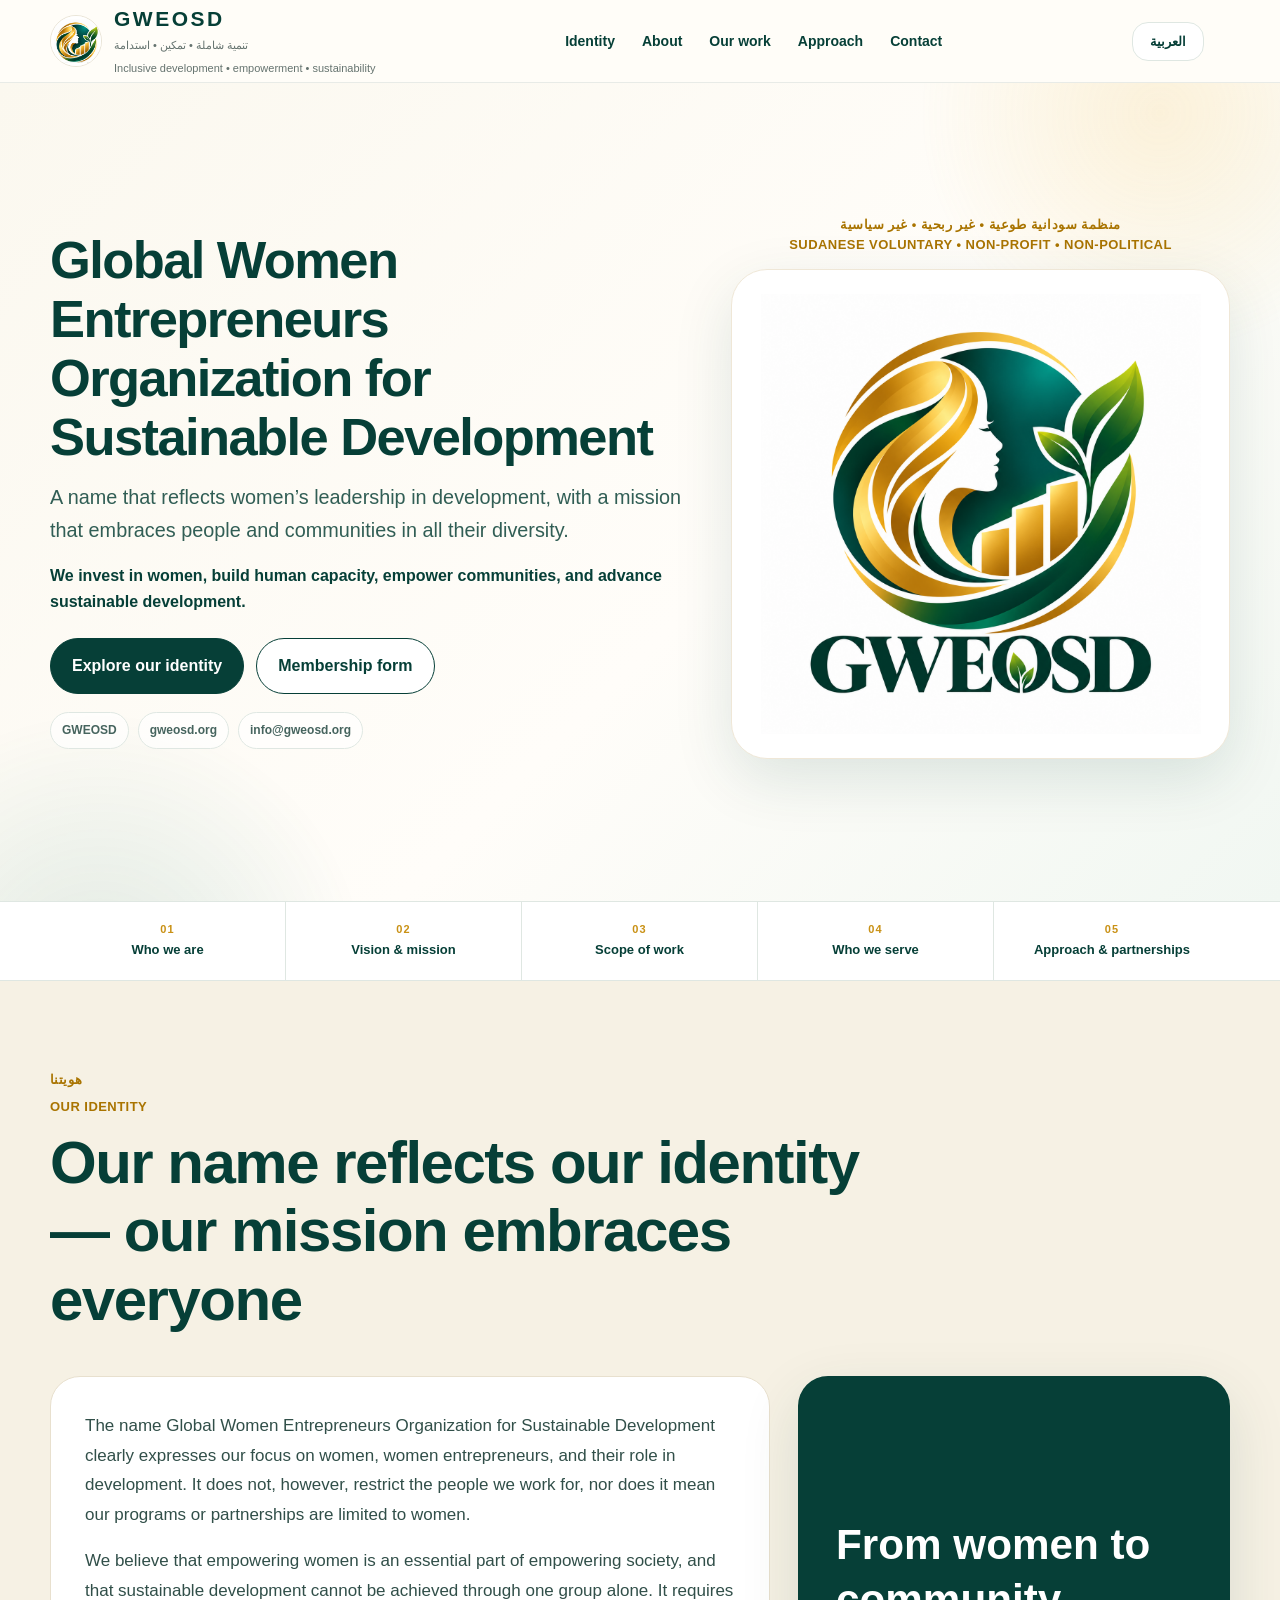
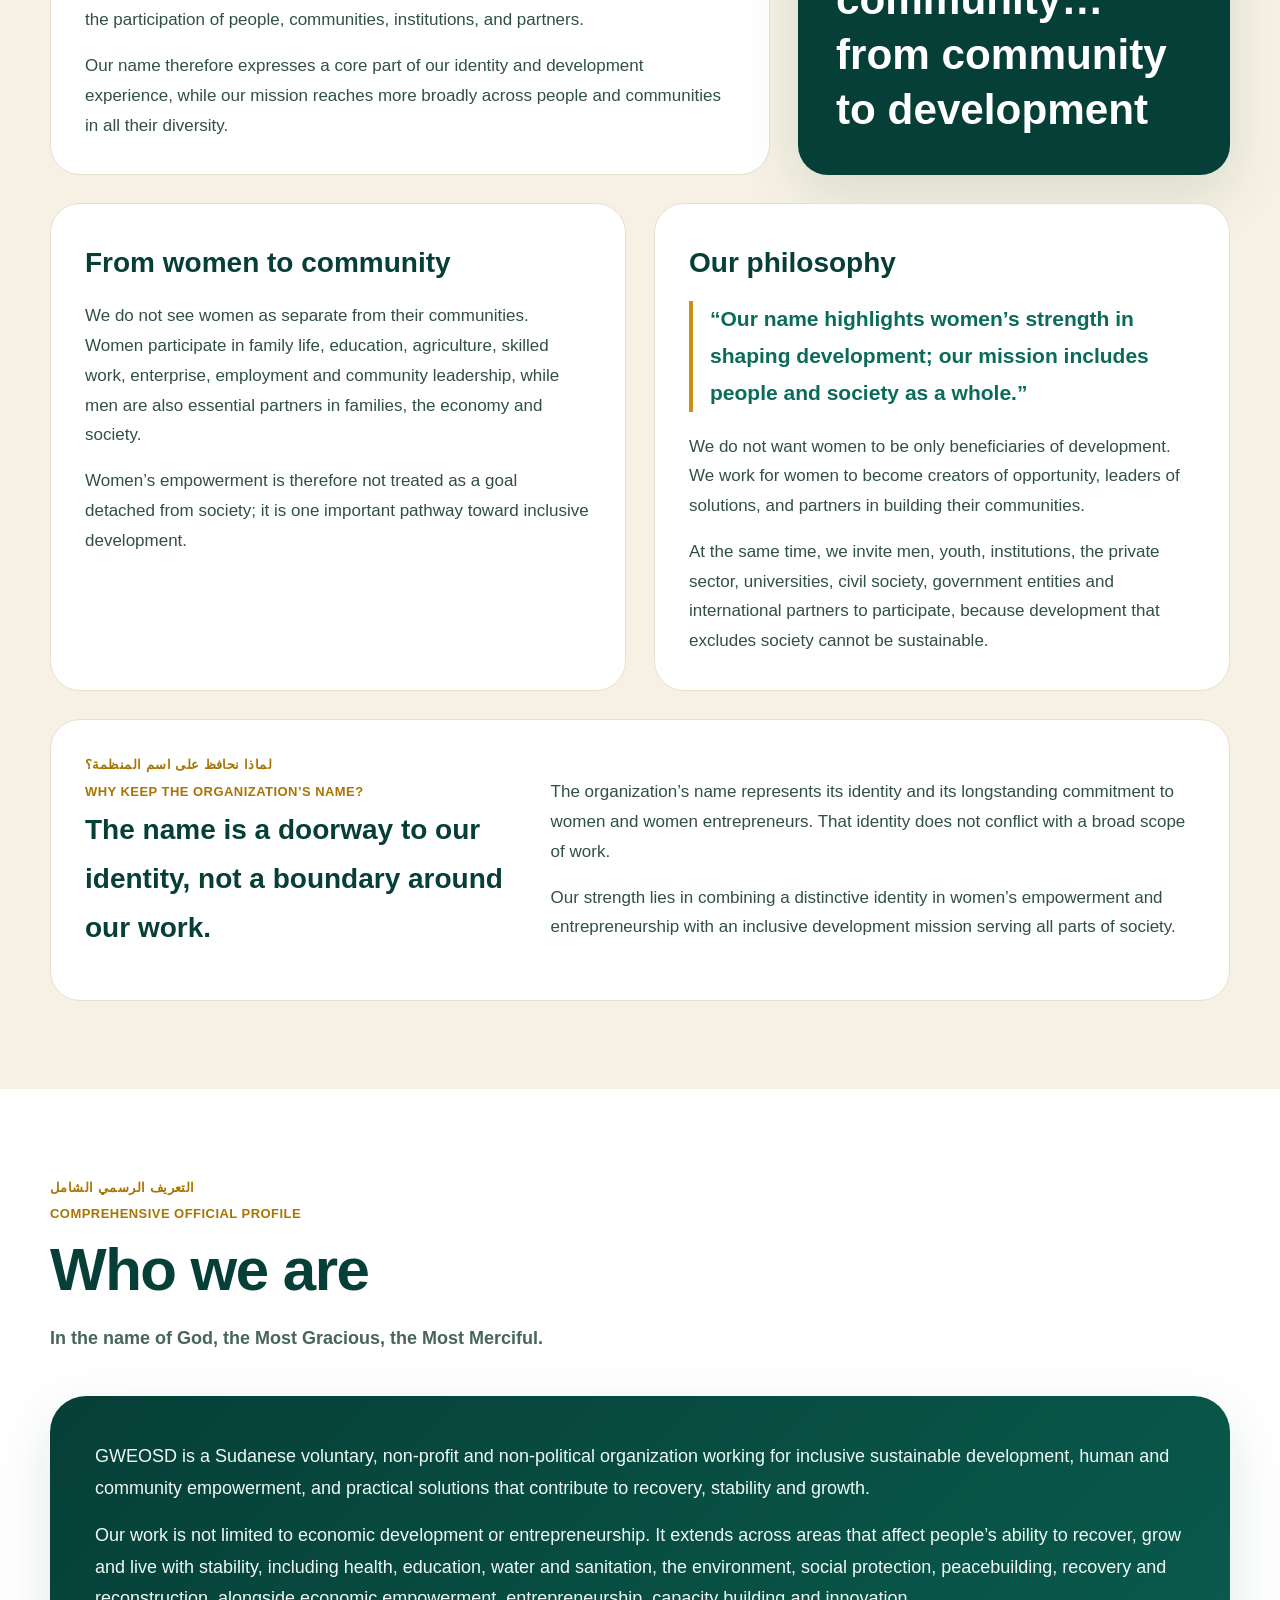
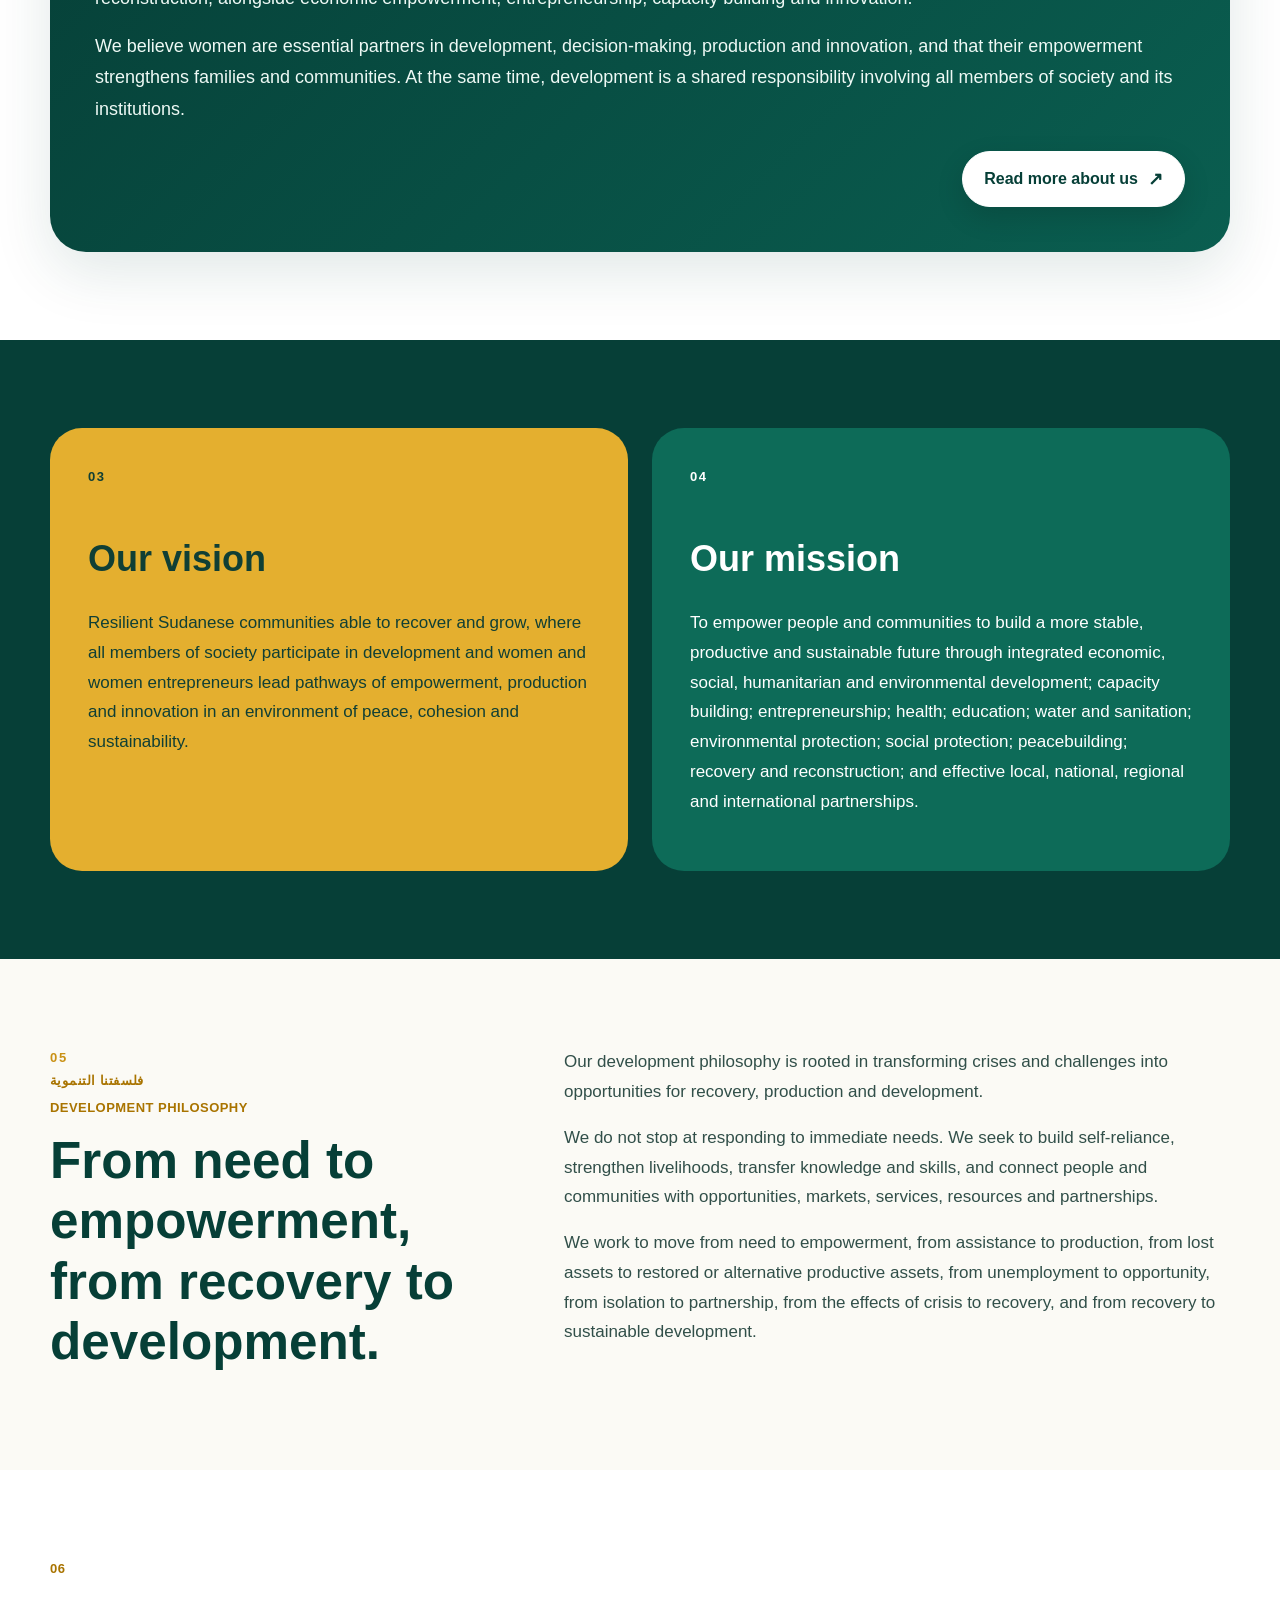
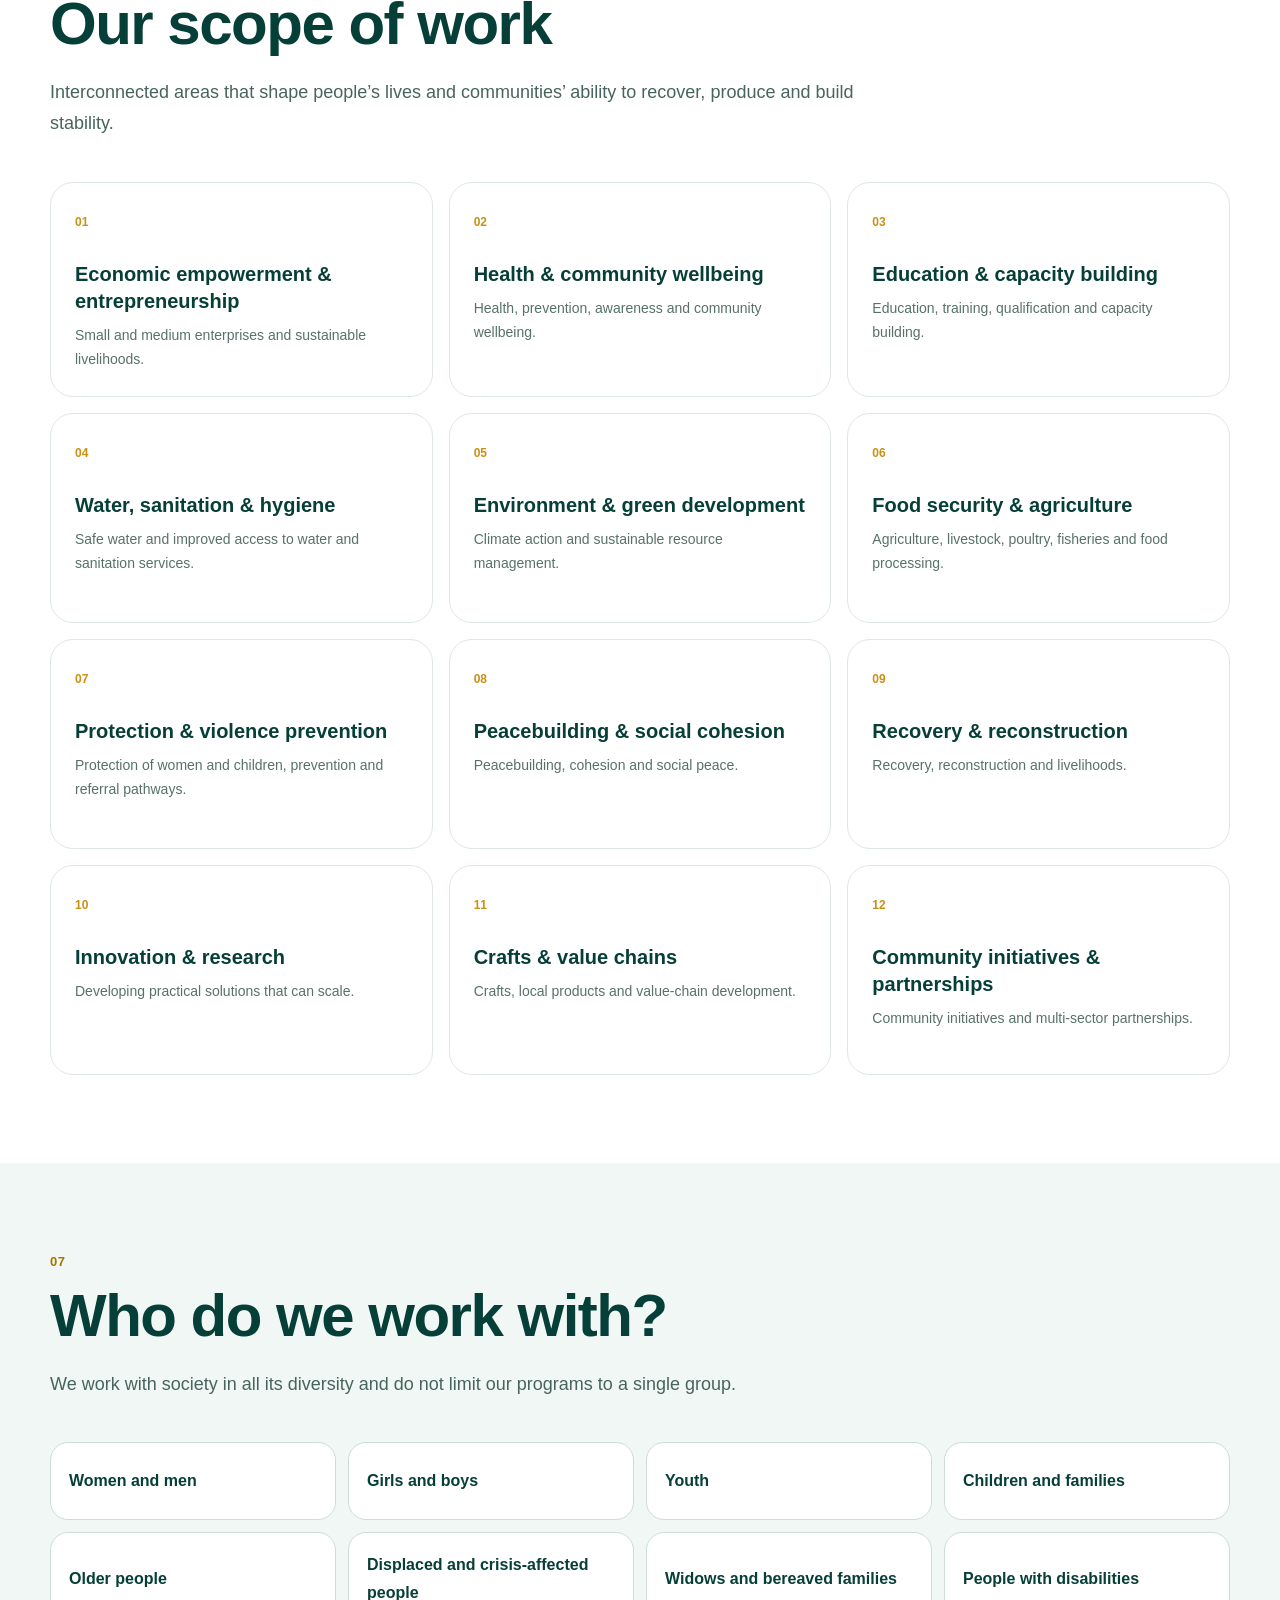
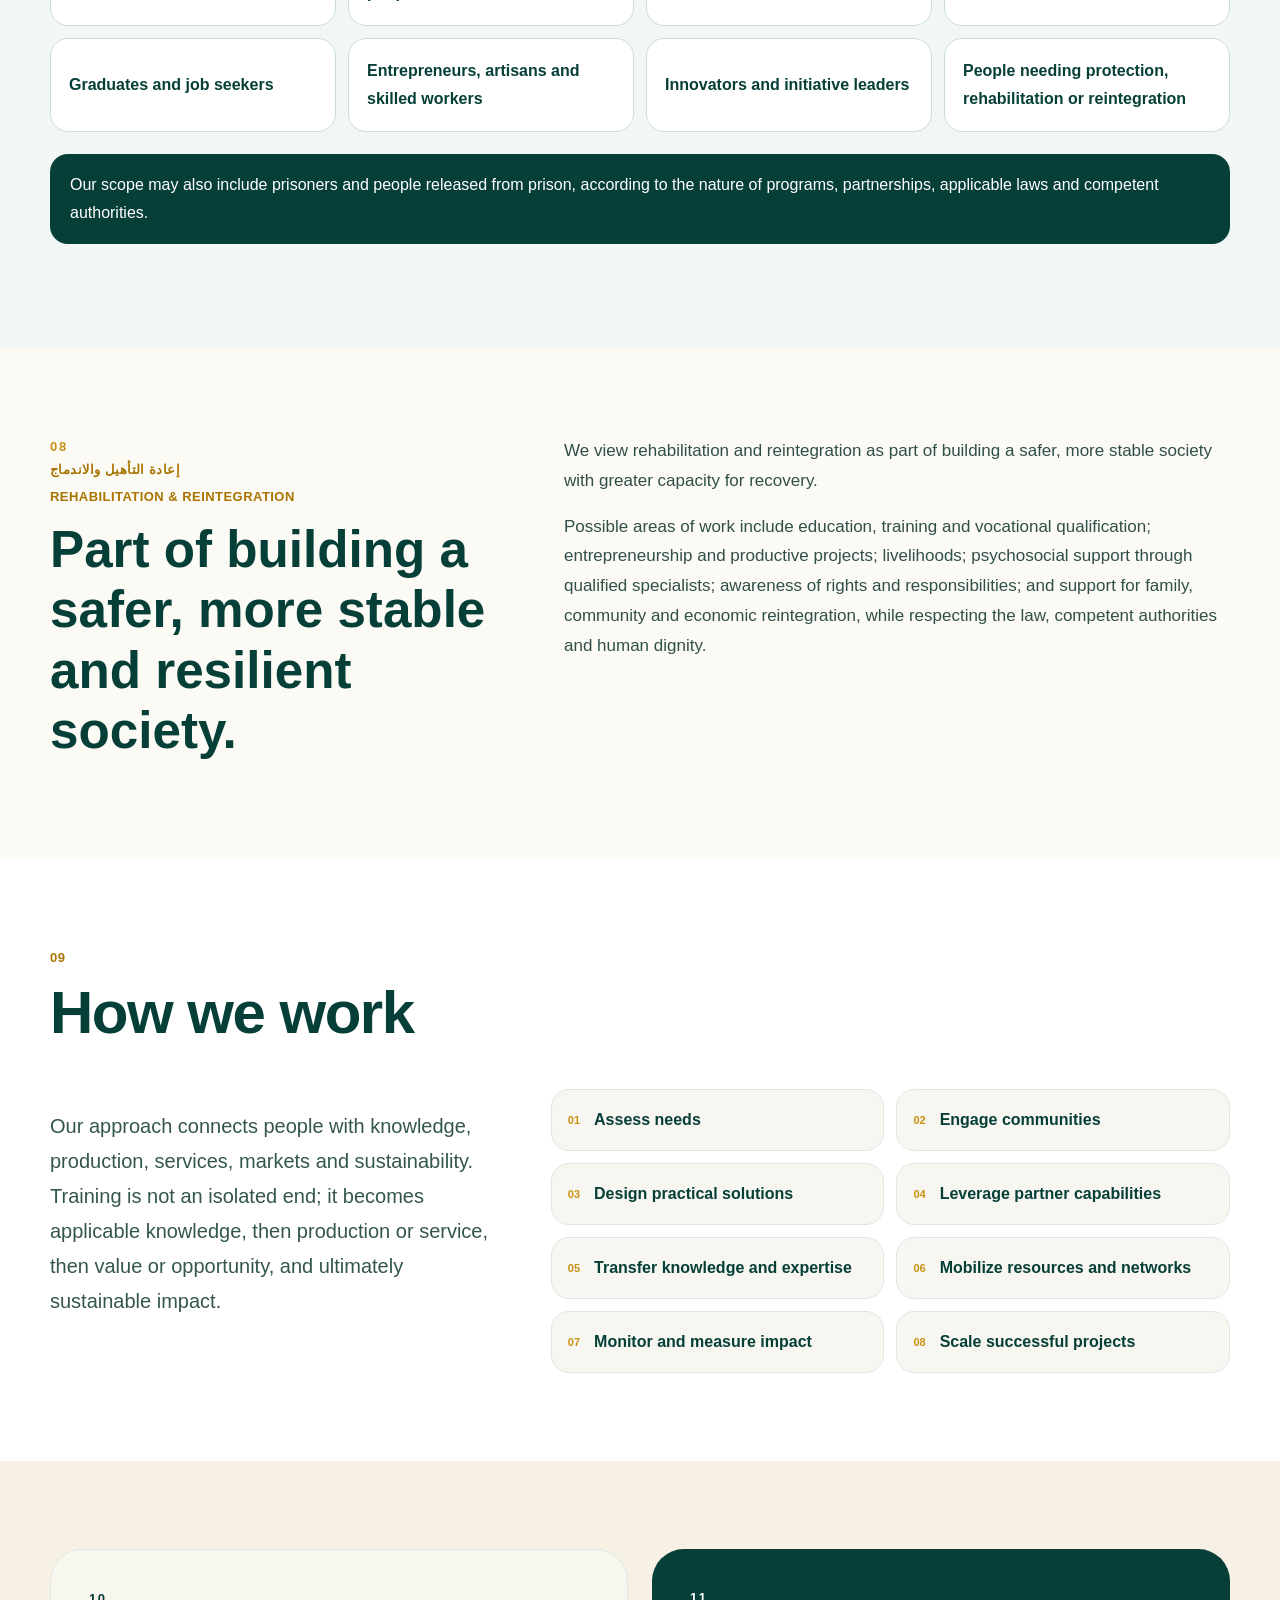
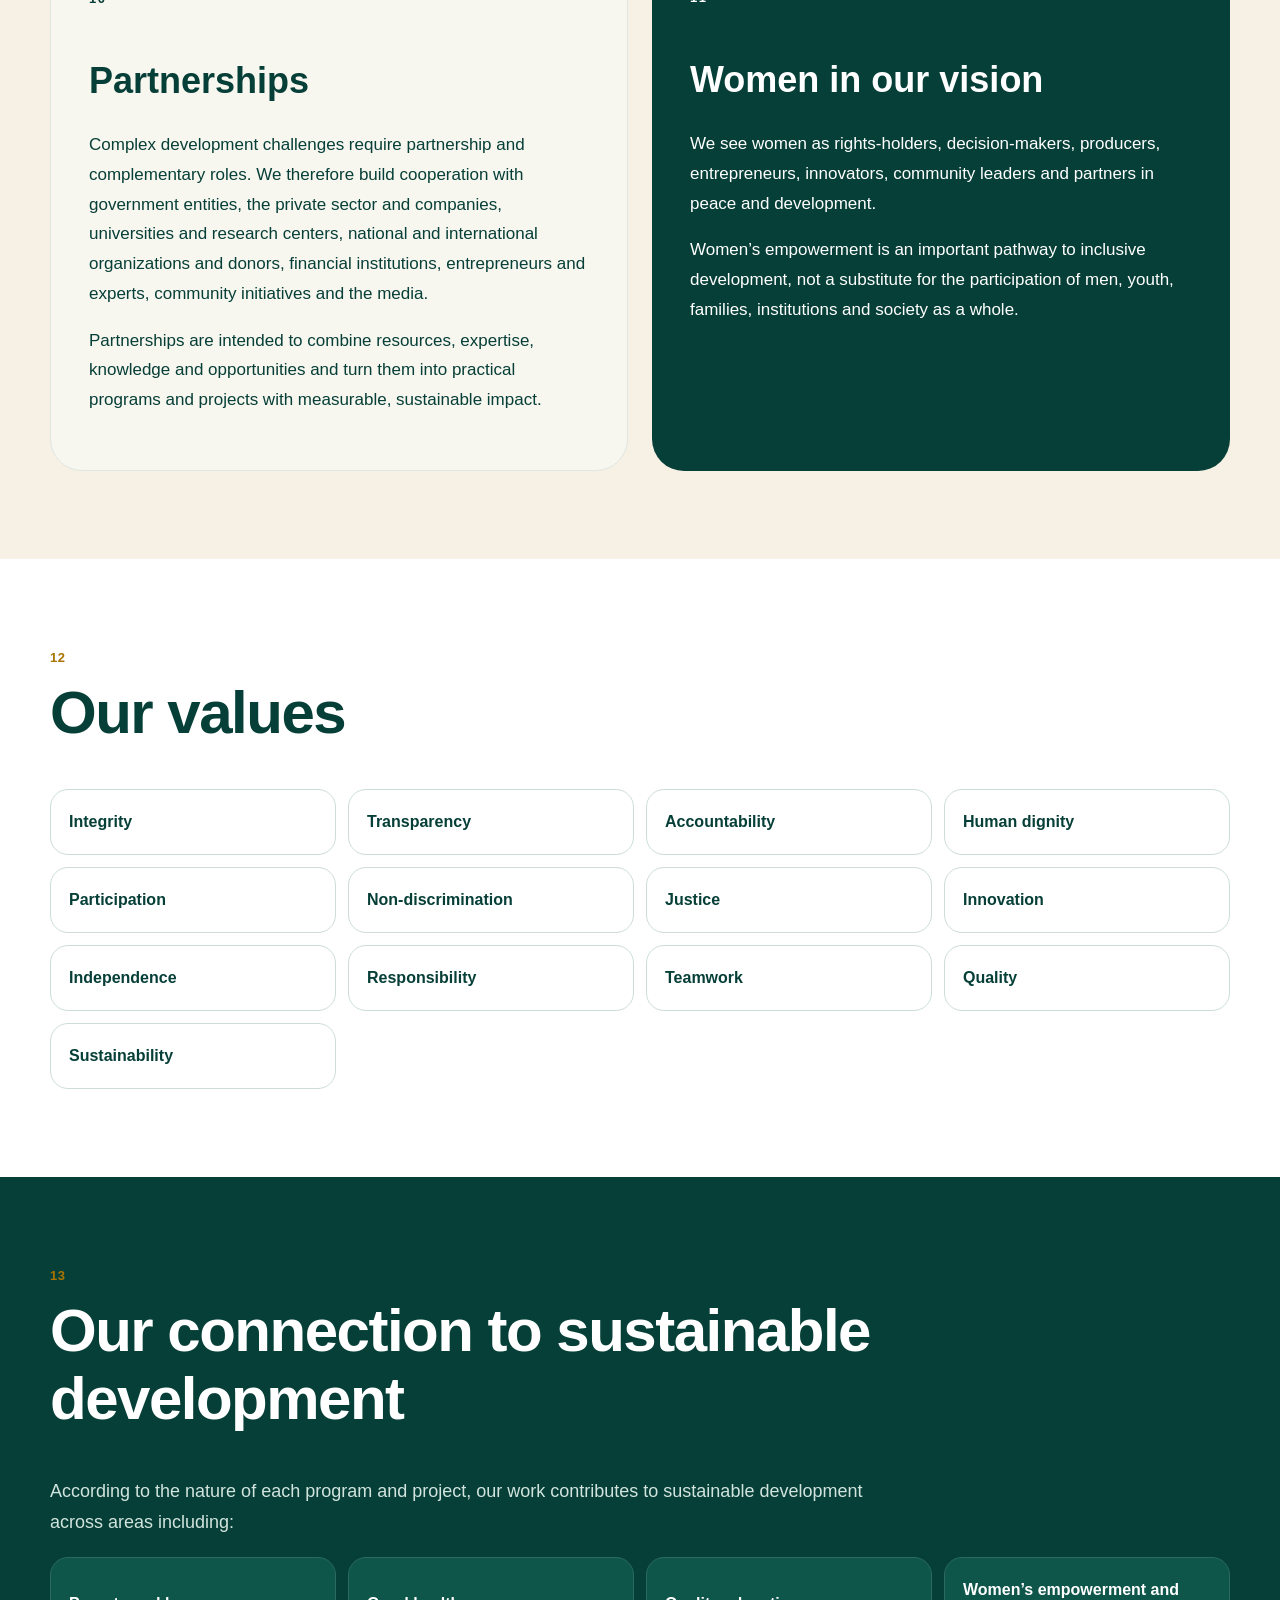
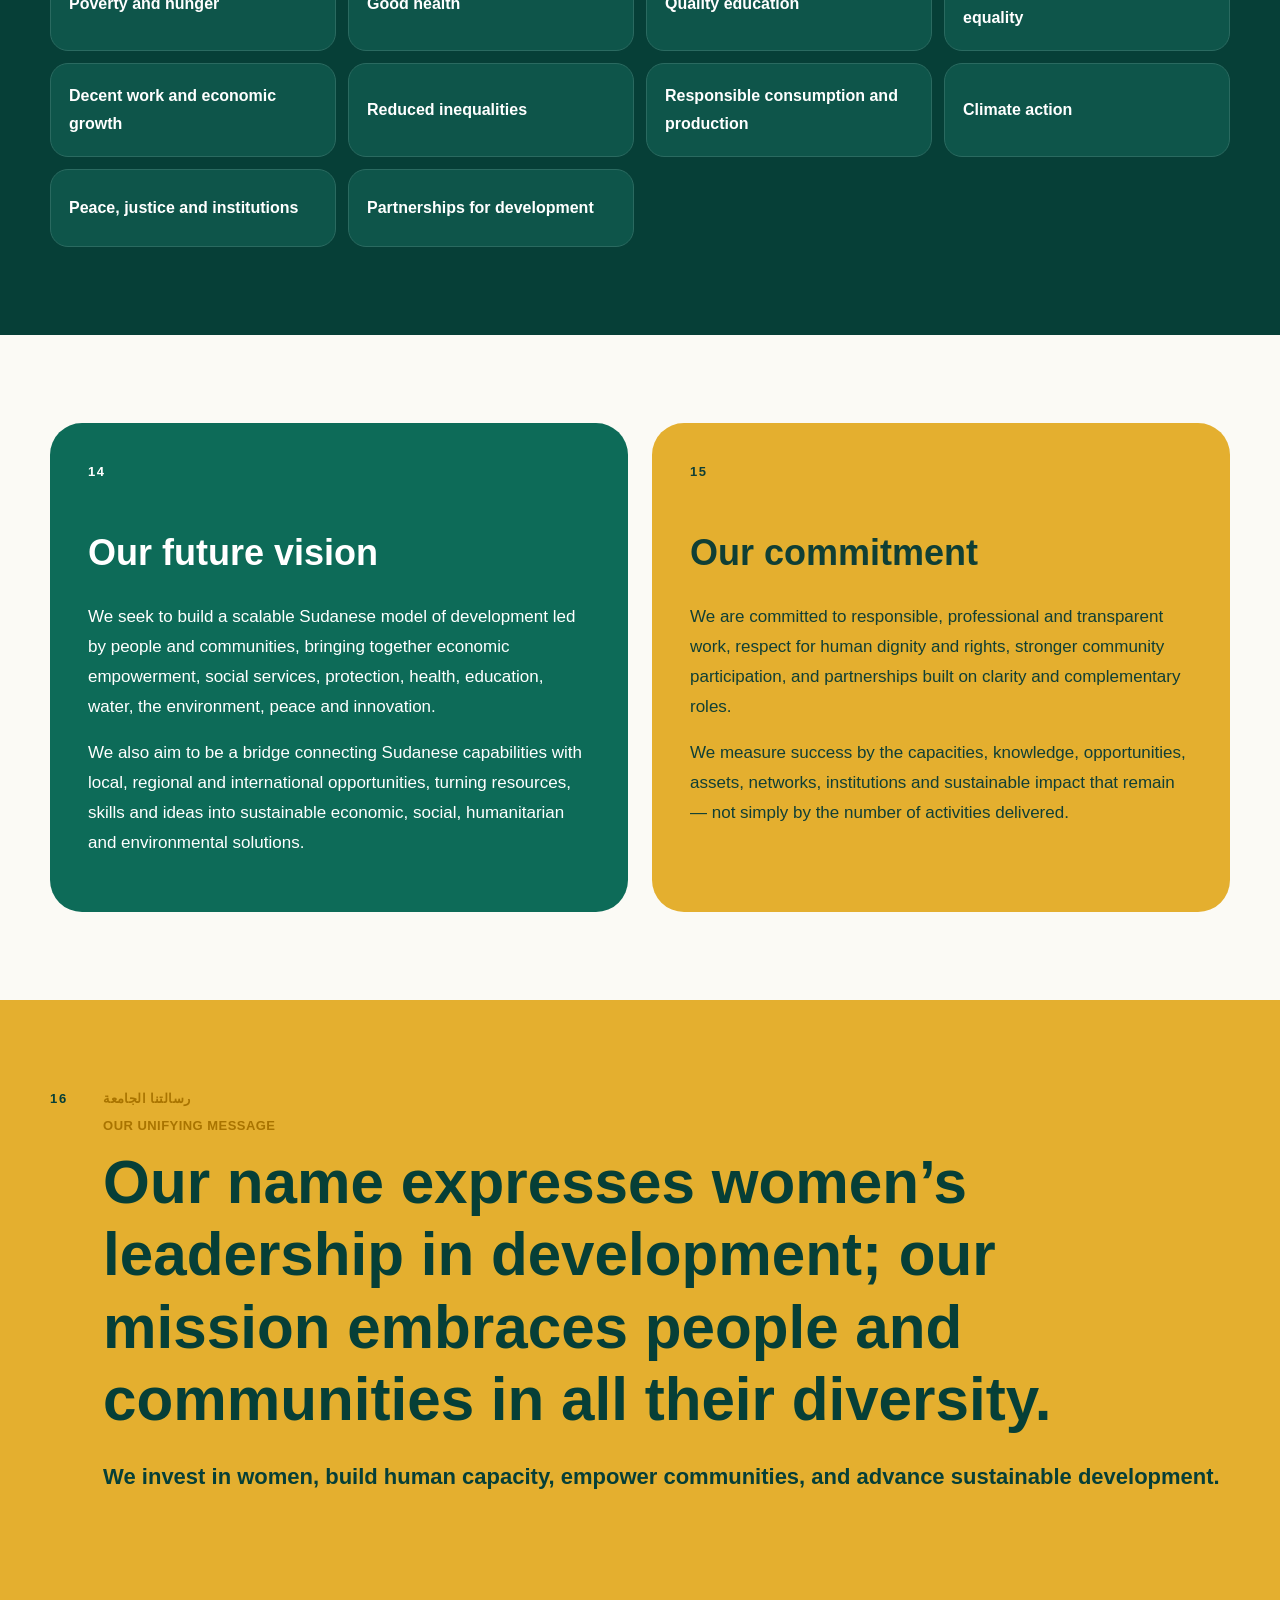
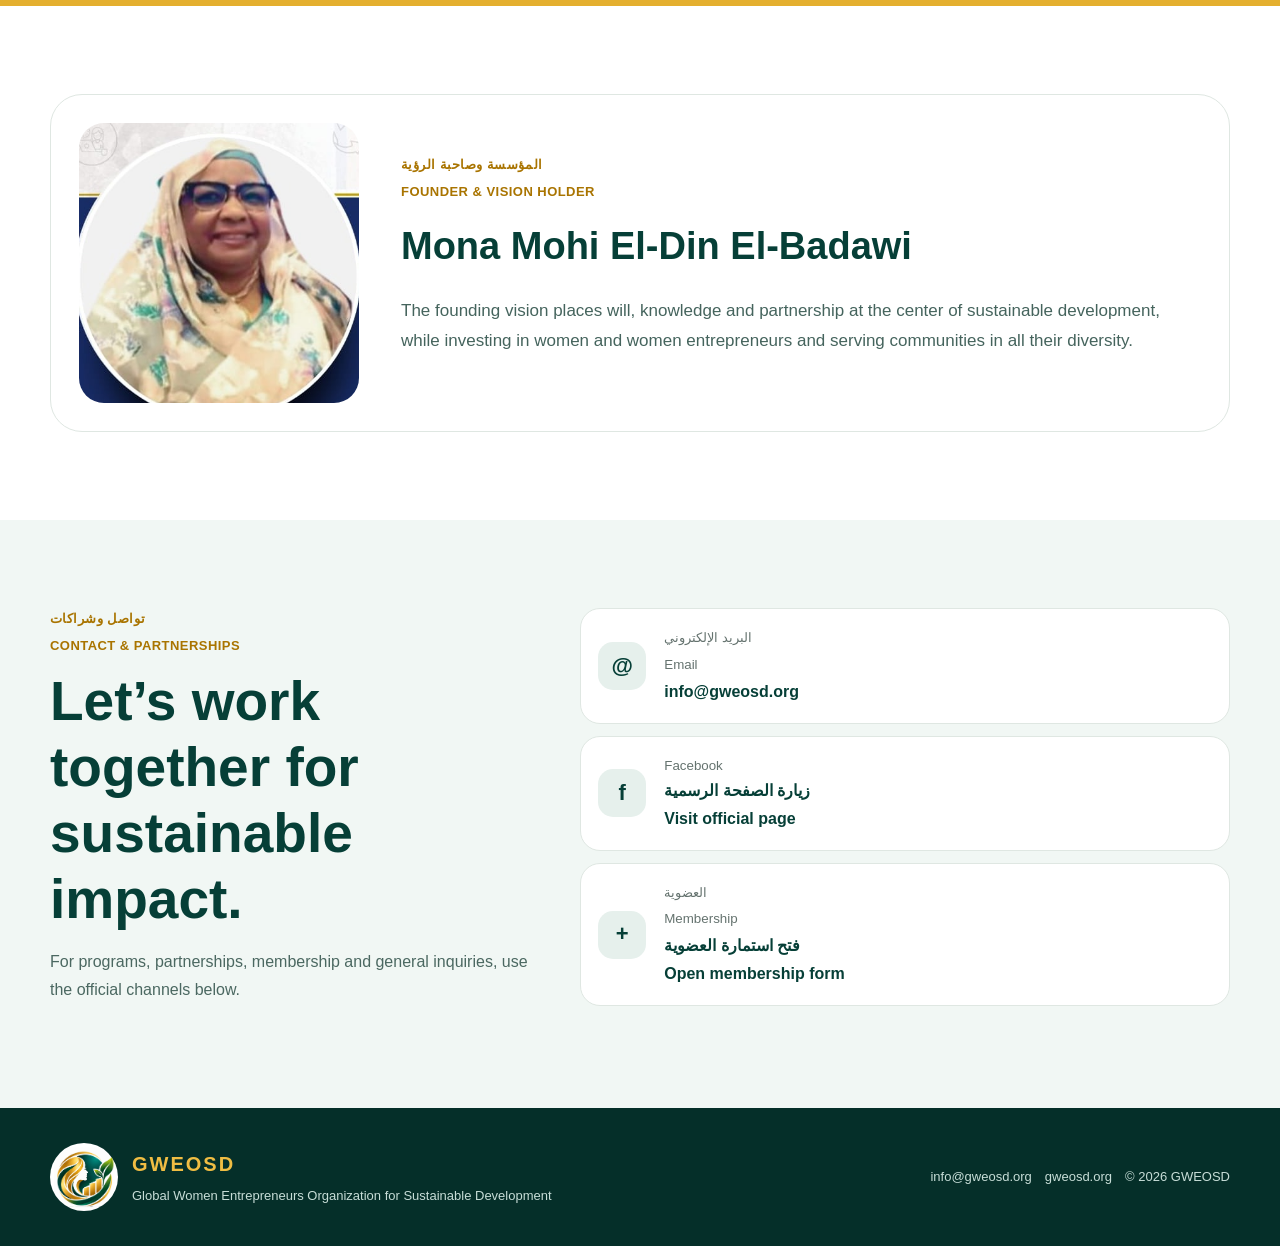
==== commit f0d00de2: "Update index.html fixing the name of Mona" ====
--- a/index.html
+++ b/index.html
@@ -405,7 +405,7 @@
         <div class="founder-photo"><img src="assets/img/founder-mona-badawi.jpg" alt="Founder of GWEOSD" /></div>
         <div>
           <span class="eyebrow lang ar">المؤسسة وصاحبة الرؤية</span><span class="eyebrow lang en">Founder & vision holder</span>
-          <h2 class="lang ar">منى محي الدين بدوي</h2><h2 class="lang en">Mona Mohi El-Din Badawi</h2>
+          <h2 class="lang ar">منى محي الدين البدوي</h2><h2 class="lang en">Mona Mohi El-Din El-Badawi</h2>
           <p class="lang ar">تقود الرؤية التأسيسية للمنظمة نحو تنمية مستدامة تقودها الإرادة والمعرفة والشراكة، مع الاستثمار في طاقات النساء ورائدات الأعمال وخدمة المجتمع بكل فئاته.</p>
           <p class="lang en">The founding vision places will, knowledge and partnership at the center of sustainable development, while investing in women and women entrepreneurs and serving communities in all their diversity.</p>
         </div>
